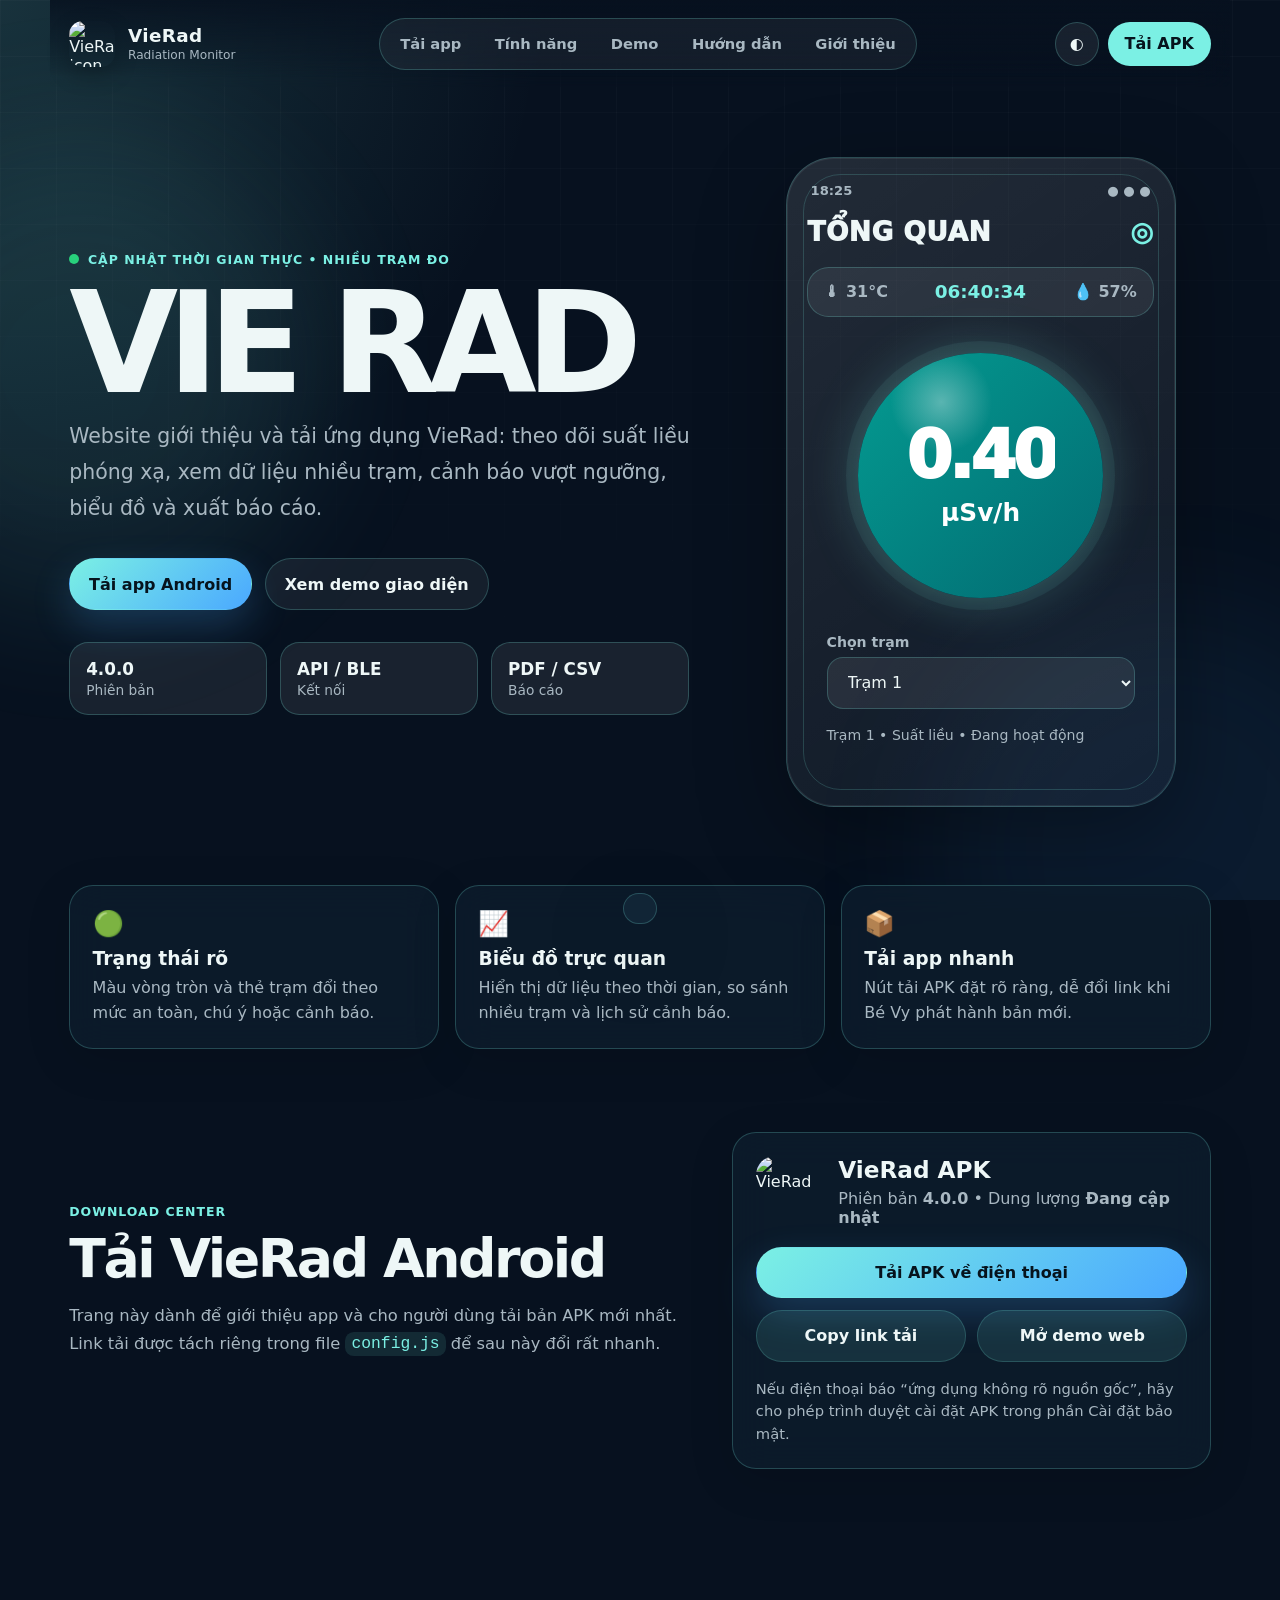
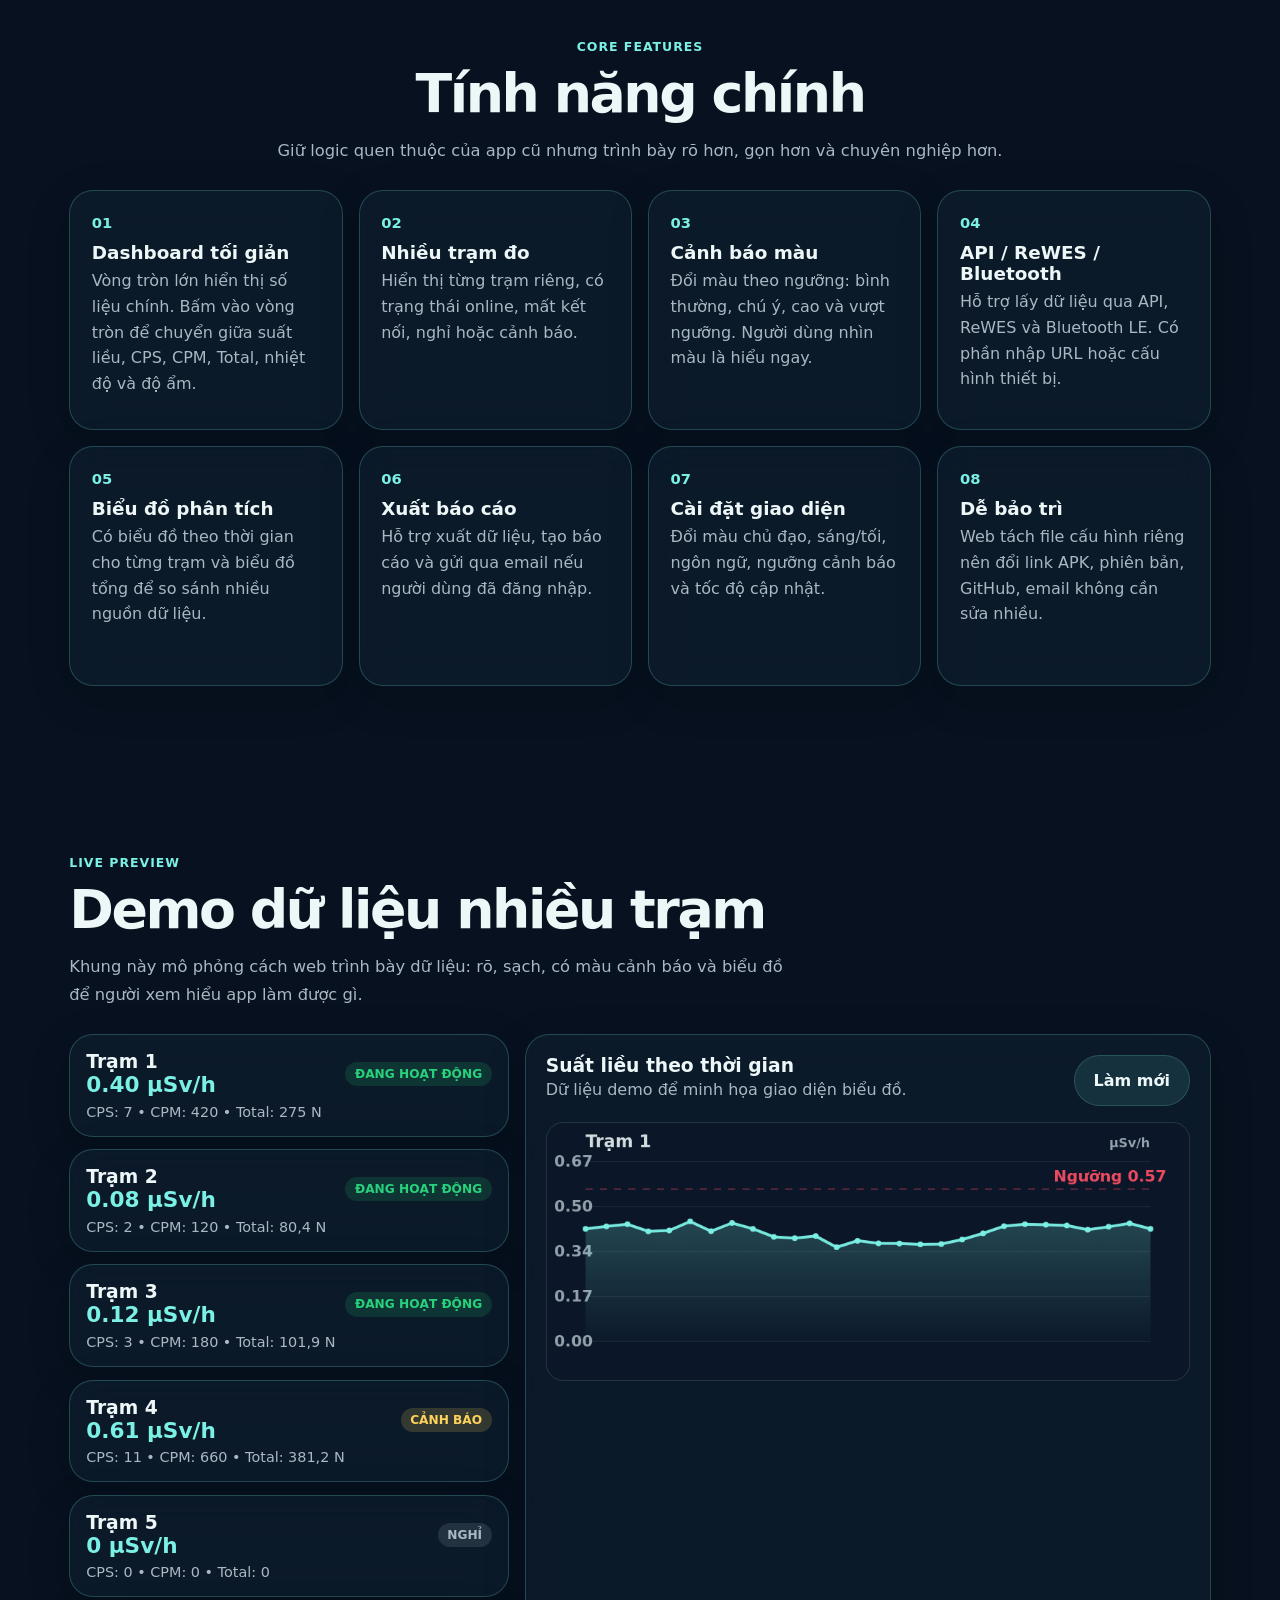
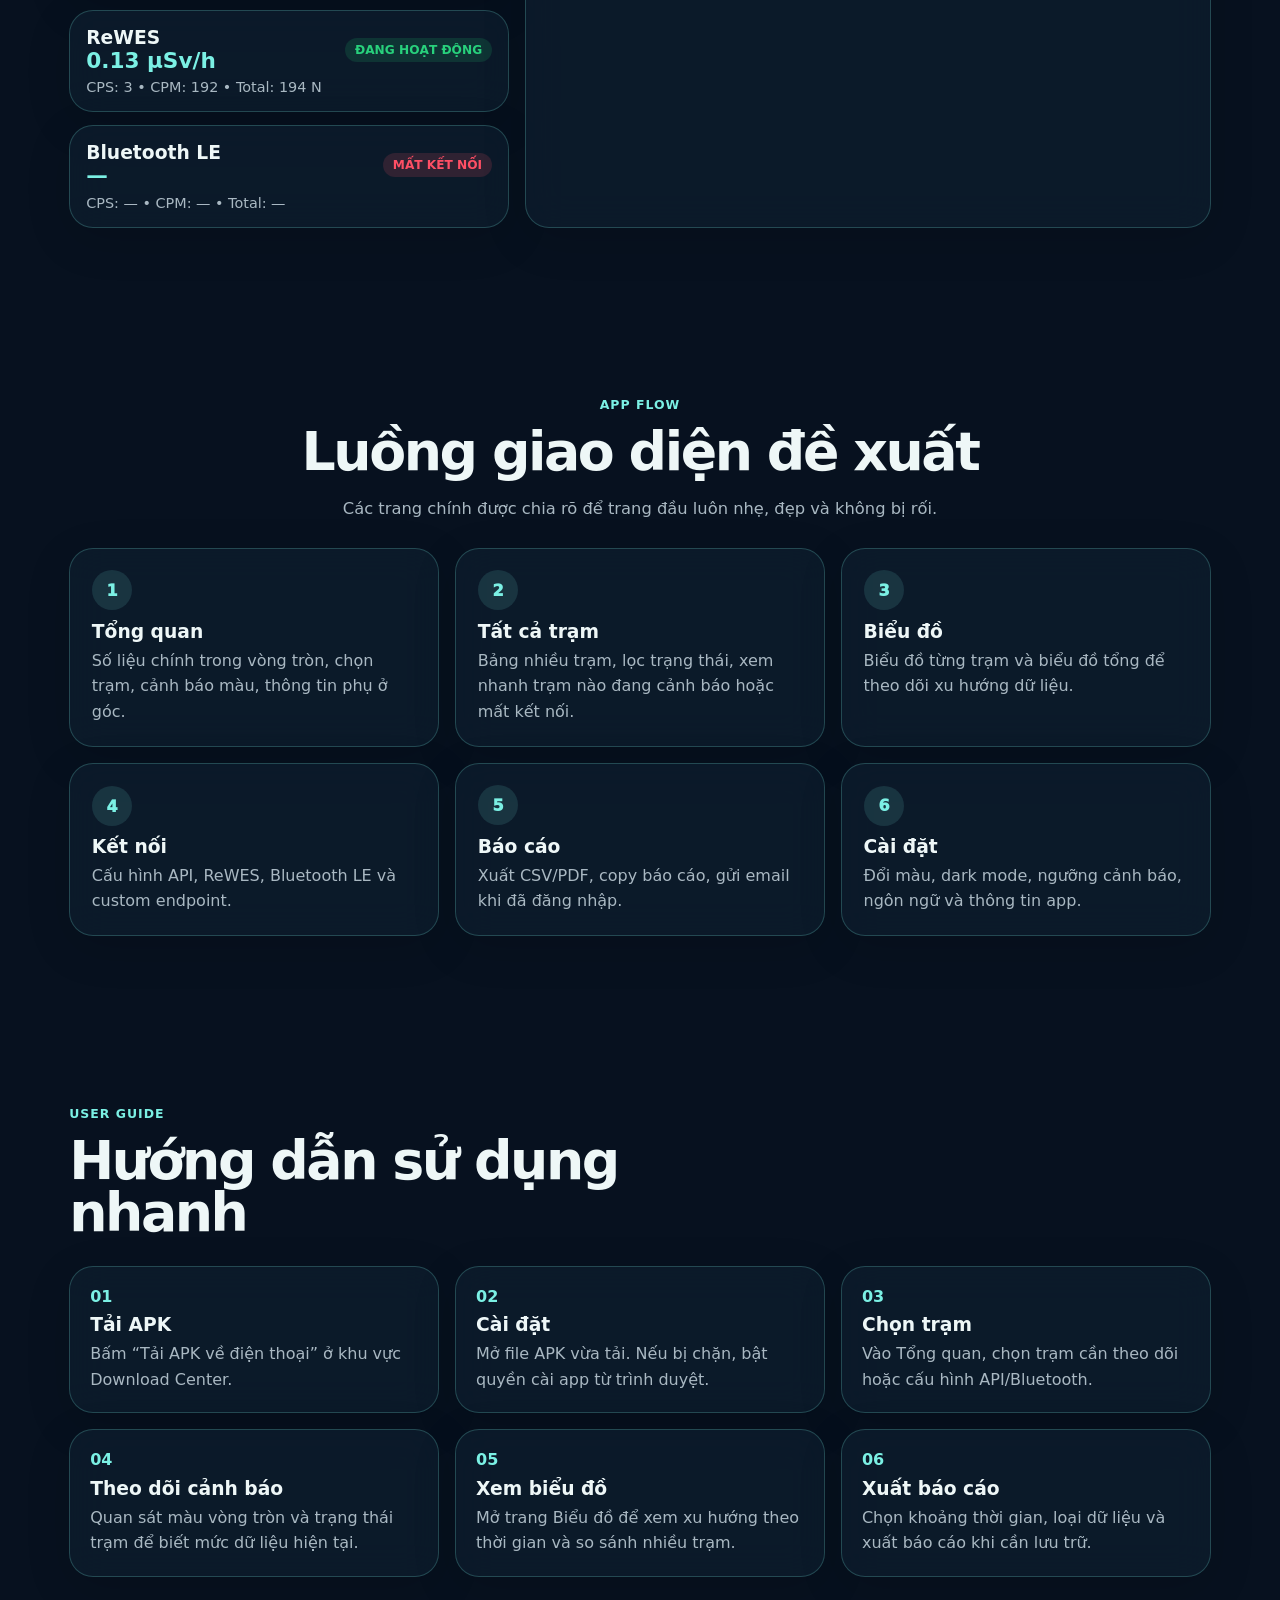
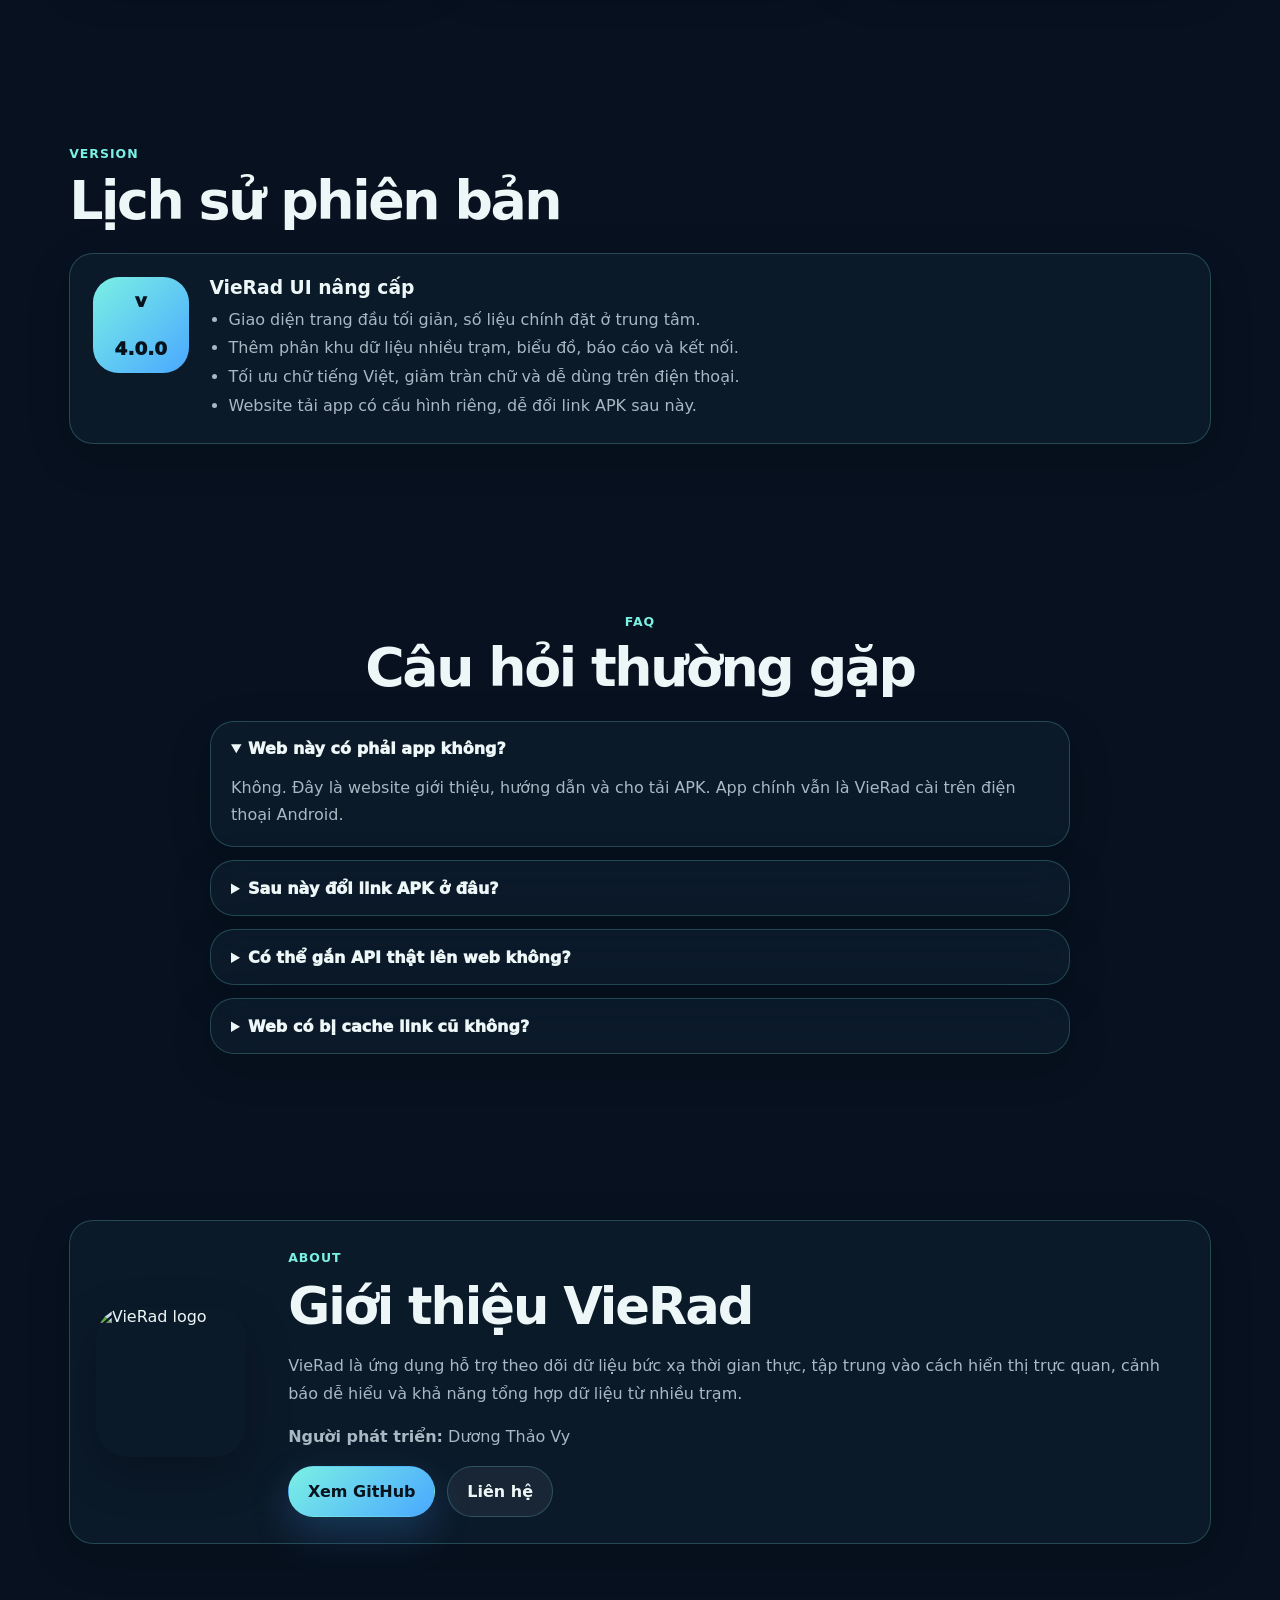
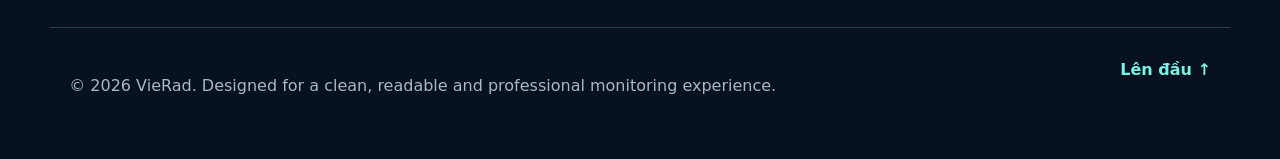
==== index.html @ 7b456fba "Add files via upload" ====
<!DOCTYPE html>
<html lang="vi">
<head>
  <meta charset="UTF-8" />
  <meta http-equiv="X-UA-Compatible" content="IE=edge" />
  <meta name="viewport" content="width=device-width, initial-scale=1.0" />
  <meta name="description" content="VieRad - website giới thiệu, tải APK và hướng dẫn sử dụng ứng dụng theo dõi bức xạ thời gian thực." />
  <meta name="theme-color" content="#07111f" />
  <title>VieRad - Theo dõi bức xạ thời gian thực</title>
  <link rel="icon" type="image/png" href="favicon.png" />
  <link rel="manifest" href="manifest.json" />
  <link rel="preload" href="style.css?v=4.0.0" as="style" />
  <link rel="stylesheet" href="style.css?v=4.0.0" />
</head>
<body>
  <div class="site-bg" aria-hidden="true">
    <span class="orb orb-a"></span>
    <span class="orb orb-b"></span>
    <span class="grid-glow"></span>
  </div>

  <header class="topbar" id="top">
    <a class="brand" href="#top" aria-label="VieRad Home">
      <img src="assets/vierad-icon.png" alt="VieRad icon" />
      <span>
        <strong>VieRad</strong>
        <small>Radiation Monitor</small>
      </span>
    </a>

    <nav class="nav" id="navMenu" aria-label="Điều hướng chính">
      <a href="#download">Tải app</a>
      <a href="#features">Tính năng</a>
      <a href="#demo">Demo</a>
      <a href="#guide">Hướng dẫn</a>
      <a href="#about">Giới thiệu</a>
    </nav>

    <div class="top-actions">
      <button class="icon-btn" id="themeToggle" type="button" aria-label="Đổi giao diện sáng tối">◐</button>
      <button class="icon-btn menu-toggle" id="menuToggle" type="button" aria-label="Mở menu">☰</button>
      <a class="download-mini" href="#download">Tải APK</a>
    </div>
  </header>

  <main>
    <section class="hero section-pad">
      <div class="hero-copy reveal">
        <span class="eyebrow"><span class="pulse-dot"></span> Cập nhật thời gian thực • Nhiều trạm đo</span>
        <h1>VIE RAD</h1>
        <p class="lead">Website giới thiệu và tải ứng dụng VieRad: theo dõi suất liều phóng xạ, xem dữ liệu nhiều trạm, cảnh báo vượt ngưỡng, biểu đồ và xuất báo cáo.</p>
        <div class="hero-actions">
          <a class="btn btn-primary" id="heroDownload" href="#download">Tải app Android</a>
          <a class="btn btn-ghost" href="#demo">Xem demo giao diện</a>
        </div>
        <div class="trust-row" aria-label="Thông tin nhanh">
          <div><strong id="versionText">4.0.0</strong><span>Phiên bản</span></div>
          <div><strong>API / BLE</strong><span>Kết nối</span></div>
          <div><strong>PDF / CSV</strong><span>Báo cáo</span></div>
        </div>
      </div>

      <div class="hero-visual reveal delay-1" aria-label="Mô phỏng giao diện VieRad">
        <div class="phone-shell">
          <div class="phone-status"><span>18:25</span><span>● ● ●</span></div>
          <div class="phone-head">
            <span>TỔNG QUAN</span>
            <span class="globe">◎</span>
          </div>
          <div class="mini-metrics">
            <span>🌡 <b id="heroTemp">31°C</b></span>
            <span id="heroClock">18:25:13</span>
            <span>💧 <b id="heroHumidity">57%</b></span>
          </div>
          <button class="dose-circle" id="doseCircle" type="button" aria-label="Bấm để đổi loại số liệu">
            <span id="circleValue">0.40</span>
            <small id="circleUnit">µSv/h</small>
          </button>
          <div class="station-picker">
            <label for="stationSelect">Chọn trạm</label>
            <select id="stationSelect"></select>
          </div>
          <div class="phone-note" id="phoneNote">Trạm đang hoạt động • Cập nhật 3 giây/lần</div>
        </div>
      </div>
    </section>

    <section class="quick-panel reveal" aria-label="Thông tin trạng thái nhanh">
      <article>
        <span class="panel-icon">🟢</span>
        <h3>Trạng thái rõ</h3>
        <p>Màu vòng tròn và thẻ trạm đổi theo mức an toàn, chú ý hoặc cảnh báo.</p>
      </article>
      <article>
        <span class="panel-icon">📈</span>
        <h3>Biểu đồ trực quan</h3>
        <p>Hiển thị dữ liệu theo thời gian, so sánh nhiều trạm và lịch sử cảnh báo.</p>
      </article>
      <article>
        <span class="panel-icon">📦</span>
        <h3>Tải app nhanh</h3>
        <p>Nút tải APK đặt rõ ràng, dễ đổi link khi Bé Vy phát hành bản mới.</p>
      </article>
    </section>

    <section class="section-pad two-col" id="download">
      <div class="section-title reveal">
        <span class="eyebrow">Download Center</span>
        <h2>Tải VieRad Android</h2>
        <p>Trang này dành để giới thiệu app và cho người dùng tải bản APK mới nhất. Link tải được tách riêng trong file <code>config.js</code> để sau này đổi rất nhanh.</p>
      </div>
      <div class="download-card reveal delay-1">
        <div class="download-app">
          <img src="assets/vierad-icon.png" alt="VieRad" />
          <div>
            <h3>VieRad APK</h3>
            <p>Phiên bản <b id="downloadVersion">4.0.0</b> • Dung lượng <b id="apkSize">Đang cập nhật</b></p>
          </div>
        </div>
        <a class="btn btn-primary btn-wide" id="apkDownload" href="#" download>Tải APK về điện thoại</a>
        <div class="download-tools">
          <button type="button" class="btn btn-soft" id="copyApk">Copy link tải</button>
          <a class="btn btn-soft" id="openDemo" href="#" target="_blank" rel="noopener">Mở demo web</a>
        </div>
        <p class="hint">Nếu điện thoại báo “ứng dụng không rõ nguồn gốc”, hãy cho phép trình duyệt cài đặt APK trong phần Cài đặt bảo mật.</p>
      </div>
    </section>

    <section class="section-pad" id="features">
      <div class="section-title centered reveal">
        <span class="eyebrow">Core Features</span>
        <h2>Tính năng chính</h2>
        <p>Giữ logic quen thuộc của app cũ nhưng trình bày rõ hơn, gọn hơn và chuyên nghiệp hơn.</p>
      </div>
      <div class="feature-grid">
        <article class="feature-card reveal"><b>01</b><h3>Dashboard tối giản</h3><p>Vòng tròn lớn hiển thị số liệu chính. Bấm vào vòng tròn để chuyển giữa suất liều, CPS, CPM, Total, nhiệt độ và độ ẩm.</p></article>
        <article class="feature-card reveal"><b>02</b><h3>Nhiều trạm đo</h3><p>Hiển thị từng trạm riêng, có trạng thái online, mất kết nối, nghỉ hoặc cảnh báo.</p></article>
        <article class="feature-card reveal"><b>03</b><h3>Cảnh báo màu</h3><p>Đổi màu theo ngưỡng: bình thường, chú ý, cao và vượt ngưỡng. Người dùng nhìn màu là hiểu ngay.</p></article>
        <article class="feature-card reveal"><b>04</b><h3>API / ReWES / Bluetooth</h3><p>Hỗ trợ lấy dữ liệu qua API, ReWES và Bluetooth LE. Có phần nhập URL hoặc cấu hình thiết bị.</p></article>
        <article class="feature-card reveal"><b>05</b><h3>Biểu đồ phân tích</h3><p>Có biểu đồ theo thời gian cho từng trạm và biểu đồ tổng để so sánh nhiều nguồn dữ liệu.</p></article>
        <article class="feature-card reveal"><b>06</b><h3>Xuất báo cáo</h3><p>Hỗ trợ xuất dữ liệu, tạo báo cáo và gửi qua email nếu người dùng đã đăng nhập.</p></article>
        <article class="feature-card reveal"><b>07</b><h3>Cài đặt giao diện</h3><p>Đổi màu chủ đạo, sáng/tối, ngôn ngữ, ngưỡng cảnh báo và tốc độ cập nhật.</p></article>
        <article class="feature-card reveal"><b>08</b><h3>Dễ bảo trì</h3><p>Web tách file cấu hình riêng nên đổi link APK, phiên bản, GitHub, email không cần sửa nhiều.</p></article>
      </div>
    </section>

    <section class="section-pad demo-section" id="demo">
      <div class="section-title reveal">
        <span class="eyebrow">Live Preview</span>
        <h2>Demo dữ liệu nhiều trạm</h2>
        <p>Khung này mô phỏng cách web trình bày dữ liệu: rõ, sạch, có màu cảnh báo và biểu đồ để người xem hiểu app làm được gì.</p>
      </div>
      <div class="demo-grid">
        <div class="station-board reveal" id="stationBoard"></div>
        <div class="chart-card reveal delay-1">
          <div class="chart-head">
            <div>
              <h3>Suất liều theo thời gian</h3>
              <p>Dữ liệu demo để minh họa giao diện biểu đồ.</p>
            </div>
            <button class="btn btn-soft" id="randomizeChart" type="button">Làm mới</button>
          </div>
          <canvas id="doseChart" width="900" height="360" aria-label="Biểu đồ suất liều"></canvas>
        </div>
      </div>
    </section>

    <section class="section-pad interface-section">
      <div class="section-title centered reveal">
        <span class="eyebrow">App Flow</span>
        <h2>Luồng giao diện đề xuất</h2>
        <p>Các trang chính được chia rõ để trang đầu luôn nhẹ, đẹp và không bị rối.</p>
      </div>
      <div class="flow-grid">
        <article class="flow-card reveal"><span>1</span><h3>Tổng quan</h3><p>Số liệu chính trong vòng tròn, chọn trạm, cảnh báo màu, thông tin phụ ở góc.</p></article>
        <article class="flow-card reveal"><span>2</span><h3>Tất cả trạm</h3><p>Bảng nhiều trạm, lọc trạng thái, xem nhanh trạm nào đang cảnh báo hoặc mất kết nối.</p></article>
        <article class="flow-card reveal"><span>3</span><h3>Biểu đồ</h3><p>Biểu đồ từng trạm và biểu đồ tổng để theo dõi xu hướng dữ liệu.</p></article>
        <article class="flow-card reveal"><span>4</span><h3>Kết nối</h3><p>Cấu hình API, ReWES, Bluetooth LE và custom endpoint.</p></article>
        <article class="flow-card reveal"><span>5</span><h3>Báo cáo</h3><p>Xuất CSV/PDF, copy báo cáo, gửi email khi đã đăng nhập.</p></article>
        <article class="flow-card reveal"><span>6</span><h3>Cài đặt</h3><p>Đổi màu, dark mode, ngưỡng cảnh báo, ngôn ngữ và thông tin app.</p></article>
      </div>
    </section>

    <section class="section-pad guide" id="guide">
      <div class="section-title reveal">
        <span class="eyebrow">User Guide</span>
        <h2>Hướng dẫn sử dụng nhanh</h2>
      </div>
      <div class="timeline reveal delay-1">
        <div><b>01</b><h3>Tải APK</h3><p>Bấm “Tải APK về điện thoại” ở khu vực Download Center.</p></div>
        <div><b>02</b><h3>Cài đặt</h3><p>Mở file APK vừa tải. Nếu bị chặn, bật quyền cài app từ trình duyệt.</p></div>
        <div><b>03</b><h3>Chọn trạm</h3><p>Vào Tổng quan, chọn trạm cần theo dõi hoặc cấu hình API/Bluetooth.</p></div>
        <div><b>04</b><h3>Theo dõi cảnh báo</h3><p>Quan sát màu vòng tròn và trạng thái trạm để biết mức dữ liệu hiện tại.</p></div>
        <div><b>05</b><h3>Xem biểu đồ</h3><p>Mở trang Biểu đồ để xem xu hướng theo thời gian và so sánh nhiều trạm.</p></div>
        <div><b>06</b><h3>Xuất báo cáo</h3><p>Chọn khoảng thời gian, loại dữ liệu và xuất báo cáo khi cần lưu trữ.</p></div>
      </div>
    </section>

    <section class="section-pad release-section">
      <div class="section-title reveal">
        <span class="eyebrow">Version</span>
        <h2>Lịch sử phiên bản</h2>
      </div>
      <div class="release-card reveal delay-1">
        <div class="release-badge">v<span id="releaseVersion">4.0.0</span></div>
        <div>
          <h3>VieRad UI nâng cấp</h3>
          <ul>
            <li>Giao diện trang đầu tối giản, số liệu chính đặt ở trung tâm.</li>
            <li>Thêm phân khu dữ liệu nhiều trạm, biểu đồ, báo cáo và kết nối.</li>
            <li>Tối ưu chữ tiếng Việt, giảm tràn chữ và dễ dùng trên điện thoại.</li>
            <li>Website tải app có cấu hình riêng, dễ đổi link APK sau này.</li>
          </ul>
        </div>
      </div>
    </section>

    <section class="section-pad faq-section">
      <div class="section-title centered reveal">
        <span class="eyebrow">FAQ</span>
        <h2>Câu hỏi thường gặp</h2>
      </div>
      <div class="faq-list reveal delay-1">
        <details open>
          <summary>Web này có phải app không?</summary>
          <p>Không. Đây là website giới thiệu, hướng dẫn và cho tải APK. App chính vẫn là VieRad cài trên điện thoại Android.</p>
        </details>
        <details>
          <summary>Sau này đổi link APK ở đâu?</summary>
          <p>Mở file <code>config.js</code>, sửa dòng <code>apkUrl</code>, rồi upload lại lên GitHub Pages.</p>
        </details>
        <details>
          <summary>Có thể gắn API thật lên web không?</summary>
          <p>Có. Web hiện có phần demo. Sau này có thể nối API thật để hiển thị số liệu trực tiếp ngay trên website.</p>
        </details>
        <details>
          <summary>Web có bị cache link cũ không?</summary>
          <p>Bản này tách cấu hình và có version query ở CSS/JS để giảm lỗi cache. Khi đổi lớn, nên đổi số version trong link file.</p>
        </details>
      </div>
    </section>

    <section class="section-pad about" id="about">
      <div class="about-card reveal">
        <img src="assets/vierad-icon.png" alt="VieRad logo" />
        <div>
          <span class="eyebrow">About</span>
          <h2>Giới thiệu VieRad</h2>
          <p>VieRad là ứng dụng hỗ trợ theo dõi dữ liệu bức xạ thời gian thực, tập trung vào cách hiển thị trực quan, cảnh báo dễ hiểu và khả năng tổng hợp dữ liệu từ nhiều trạm.</p>
          <p><b>Người phát triển:</b> <span id="developerName">Dương Thảo Vy</span></p>
          <div class="about-actions">
            <a class="btn btn-primary" id="githubLink" href="#" target="_blank" rel="noopener">Xem GitHub</a>
            <a class="btn btn-ghost" id="emailLink" href="#">Liên hệ</a>
          </div>
        </div>
      </div>
    </section>
  </main>

  <footer class="footer">
    <p>© <span id="yearText"></span> VieRad. Designed for a clean, readable and professional monitoring experience.</p>
    <a href="#top">Lên đầu ↑</a>
  </footer>

  <div class="toast" id="toast" role="status" aria-live="polite"></div>

  <script src="config.js?v=4.0.0"></script>
  <script src="script.js?v=4.0.0"></script>
</body>
</html>
---- style.css ----
:root {
  --bg: #07111f;
  --bg-2: #0b1728;
  --surface: rgba(13, 29, 45, 0.82);
  --surface-strong: rgba(18, 38, 56, 0.96);
  --card: rgba(255, 255, 255, 0.075);
  --border: rgba(123, 240, 228, 0.22);
  --text: #eef7f7;
  --muted: #a9b8c2;
  --accent: #7bf0e4;
  --accent-2: #4aa8ff;
  --safe: #28d17c;
  --watch: #ffd35b;
  --danger: #ff4f65;
  --orange: #ff985b;
  --shadow: 0 28px 90px rgba(0, 0, 0, 0.32);
  --radius-xl: 34px;
  --radius-lg: 24px;
  --radius-md: 18px;
  --max: 1180px;
  color-scheme: dark;
}

body.light {
  --bg: #eff7fb;
  --bg-2: #ffffff;
  --surface: rgba(255, 255, 255, 0.9);
  --surface-strong: rgba(255, 255, 255, 0.98);
  --card: rgba(4, 21, 38, 0.06);
  --border: rgba(0, 123, 132, 0.18);
  --text: #10202e;
  --muted: #55636f;
  --shadow: 0 20px 60px rgba(4, 31, 48, 0.14);
  color-scheme: light;
}

* { box-sizing: border-box; }
html { scroll-behavior: smooth; }
body {
  margin: 0;
  font-family: Inter, ui-sans-serif, system-ui, -apple-system, BlinkMacSystemFont, "Segoe UI", Arial, sans-serif;
  color: var(--text);
  background: radial-gradient(circle at top left, rgba(123, 240, 228, 0.15), transparent 34rem), var(--bg);
  overflow-x: hidden;
}
body.nav-open { overflow: hidden; }

a { color: inherit; text-decoration: none; }
button, select { font: inherit; }
code {
  padding: 0.15rem 0.38rem;
  border-radius: 0.55rem;
  background: rgba(123, 240, 228, 0.11);
  color: var(--accent);
}

.site-bg { position: fixed; inset: 0; z-index: -2; overflow: hidden; }
.orb { position: absolute; width: 30rem; height: 30rem; border-radius: 999px; filter: blur(70px); opacity: 0.34; }
.orb-a { left: -10rem; top: 8rem; background: rgba(123, 240, 228, 0.28); }
.orb-b { right: -8rem; top: 38rem; background: rgba(74, 168, 255, 0.22); }
.grid-glow {
  position: absolute; inset: 0;
  background-image: linear-gradient(rgba(255,255,255,0.035) 1px, transparent 1px), linear-gradient(90deg, rgba(255,255,255,0.035) 1px, transparent 1px);
  background-size: 56px 56px;
  mask-image: linear-gradient(to bottom, rgba(0,0,0,.72), transparent 78%);
}

.topbar {
  position: sticky;
  top: 0;
  z-index: 50;
  display: flex;
  align-items: center;
  justify-content: space-between;
  gap: 1.2rem;
  max-width: var(--max);
  margin: 0 auto;
  padding: 1.1rem 1.2rem;
  backdrop-filter: blur(18px);
}
.topbar::before {
  content: "";
  position: fixed;
  left: 0; right: 0; top: 0; height: 4.8rem;
  background: linear-gradient(to bottom, rgba(7, 17, 31, 0.86), rgba(7, 17, 31, 0));
  z-index: -1;
  pointer-events: none;
}
body.light .topbar::before { background: linear-gradient(to bottom, rgba(239,247,251,0.92), rgba(239,247,251,0)); }

.brand { display: flex; align-items: center; gap: .8rem; min-width: 172px; }
.brand img { width: 46px; height: 46px; border-radius: 14px; box-shadow: 0 8px 22px rgba(0,0,0,.22); }
.brand strong { display: block; font-size: 1.15rem; letter-spacing: .02em; }
.brand small { display: block; color: var(--muted); font-size: .76rem; margin-top: .08rem; }
.nav { display: flex; align-items: center; gap: .25rem; padding: .35rem; border: 1px solid var(--border); border-radius: 999px; background: rgba(255,255,255,.055); }
.nav a { padding: .68rem .92rem; color: var(--muted); border-radius: 999px; transition: .2s ease; font-weight: 700; font-size: .92rem; }
.nav a:hover { color: var(--text); background: rgba(123, 240, 228, 0.12); }
.top-actions { display: flex; align-items: center; gap: .55rem; }
.icon-btn, .download-mini {
  border: 1px solid var(--border);
  background: rgba(255,255,255,.07);
  color: var(--text);
  border-radius: 999px;
  min-width: 44px;
  height: 44px;
  display: inline-flex;
  align-items: center;
  justify-content: center;
  cursor: pointer;
  font-weight: 900;
  transition: .2s ease;
}
.icon-btn:hover, .download-mini:hover { transform: translateY(-1px); background: rgba(123, 240, 228, 0.14); }
.download-mini { padding: 0 1rem; color: #06131d; background: var(--accent); border-color: transparent; }
.menu-toggle { display: none; }

.section-pad { max-width: var(--max); margin: 0 auto; padding: 5.2rem 1.2rem; }
.hero { display: grid; grid-template-columns: minmax(0, 1.1fr) minmax(330px, .8fr); align-items: center; gap: 3rem; min-height: calc(100vh - 78px); padding-top: 3.2rem; }
.eyebrow { display: inline-flex; align-items: center; gap: .55rem; color: var(--accent); font-weight: 850; letter-spacing: .08em; text-transform: uppercase; font-size: .78rem; }
.pulse-dot { width: .62rem; height: .62rem; border-radius: 999px; background: var(--safe); box-shadow: 0 0 0 0 rgba(40, 209, 124, .8); animation: pulseDot 1.8s infinite; }
@keyframes pulseDot { 70% { box-shadow: 0 0 0 10px rgba(40, 209, 124, 0); } 100% { box-shadow: 0 0 0 0 rgba(40, 209, 124, 0); } }
.hero h1 { font-size: clamp(4.2rem, 11vw, 9.5rem); line-height: .82; margin: 1.1rem 0; letter-spacing: -0.08em; }
.lead { max-width: 710px; color: var(--muted); font-size: clamp(1.04rem, 2.2vw, 1.28rem); line-height: 1.75; margin: 0 0 2rem; }
.hero-actions { display: flex; gap: .8rem; flex-wrap: wrap; margin-bottom: 2rem; }
.btn {
  border: 1px solid var(--border);
  border-radius: 999px;
  padding: .95rem 1.18rem;
  display: inline-flex;
  align-items: center;
  justify-content: center;
  gap: .55rem;
  font-weight: 900;
  cursor: pointer;
  transition: transform .2s ease, background .2s ease, border-color .2s ease;
  white-space: nowrap;
}
.btn:hover { transform: translateY(-2px); }
.btn-primary { background: linear-gradient(135deg, var(--accent), var(--accent-2)); color: #06131d; border-color: transparent; box-shadow: 0 16px 38px rgba(74, 168, 255, .22); }
.btn-ghost { background: rgba(255,255,255,.06); color: var(--text); }
.btn-soft { background: rgba(123, 240, 228, .11); color: var(--text); border-color: rgba(123,240,228,.18); }
.btn-wide { width: 100%; }
.trust-row { display: grid; grid-template-columns: repeat(3, minmax(0, 1fr)); gap: .8rem; max-width: 620px; }
.trust-row div { padding: 1rem; border: 1px solid var(--border); background: var(--card); border-radius: 1.2rem; }
.trust-row strong { display: block; font-size: 1.05rem; }
.trust-row span { display: block; color: var(--muted); font-size: .86rem; margin-top: .2rem; }

.hero-visual { display: flex; justify-content: center; }
.phone-shell {
  width: min(100%, 390px);
  min-height: 650px;
  border-radius: 3rem;
  padding: 1.3rem;
  border: 1px solid var(--border);
  background: linear-gradient(145deg, rgba(255,255,255,.11), rgba(255,255,255,.035));
  box-shadow: var(--shadow), inset 0 0 0 1px rgba(255,255,255,.07);
  position: relative;
  overflow: hidden;
}
.phone-shell::before { content: ""; position: absolute; inset: 1rem; border-radius: 2.35rem; border: 1px solid rgba(123,240,228,.18); pointer-events: none; }
.phone-status { display: flex; justify-content: space-between; color: var(--muted); font-weight: 800; font-size: .82rem; padding: .25rem .2rem .9rem; }
.phone-head { display: flex; justify-content: space-between; align-items: center; font-weight: 1000; font-size: 1.65rem; letter-spacing: .02em; margin: .2rem 0 1.25rem; }
.globe { color: var(--accent); }
.mini-metrics { display: flex; justify-content: space-between; align-items: center; gap: .55rem; padding: .85rem 1rem; border-radius: 1.35rem; background: rgba(255,255,255,.065); border: 1px solid var(--border); color: var(--muted); font-weight: 900; }
.mini-metrics span:nth-child(2) { color: var(--accent); font-size: 1.15rem; }
.dose-circle {
  width: 245px;
  height: 245px;
  margin: 2.25rem auto;
  border-radius: 999px;
  border: 0;
  display: flex;
  flex-direction: column;
  align-items: center;
  justify-content: center;
  color: white;
  cursor: pointer;
  background: radial-gradient(circle at 34% 20%, rgba(255,255,255,.34), transparent 20%), linear-gradient(135deg, #049b91, #026b72);
  box-shadow: 0 0 0 12px rgba(123, 240, 228, .07), 0 0 52px rgba(123,240,228,.28);
  animation: circleBreath 2.4s ease-in-out infinite;
}
.dose-circle.warning { background: radial-gradient(circle at 34% 20%, rgba(255,255,255,.38), transparent 20%), linear-gradient(135deg, #ffcc4d, #ff914d); color: #2a1600; box-shadow: 0 0 0 12px rgba(255, 211, 91, .08), 0 0 52px rgba(255, 211, 91, .26); }
.dose-circle.danger { background: radial-gradient(circle at 34% 20%, rgba(255,255,255,.38), transparent 20%), linear-gradient(135deg, #ff4f65, #9b0000); box-shadow: 0 0 0 12px rgba(255,79,101,.09), 0 0 60px rgba(255,79,101,.36); }
.dose-circle.offline { background: linear-gradient(135deg, #5e6a72, #2d3840); box-shadow: 0 0 0 12px rgba(160,170,180,.07); }
@keyframes circleBreath { 50% { transform: scale(1.035); } }
.dose-circle span { font-size: 4.1rem; line-height: 1; font-weight: 1000; letter-spacing: -0.05em; max-width: 90%; overflow: hidden; text-overflow: ellipsis; }
.dose-circle small { margin-top: .55rem; font-size: 1.55rem; font-weight: 900; }
.station-picker { display: grid; gap: .45rem; margin: 0 1.2rem; }
.station-picker label { color: var(--muted); font-weight: 850; font-size: .88rem; }
.station-picker select {
  width: 100%;
  padding: .9rem 1rem;
  border-radius: 1rem;
  border: 1px solid var(--border);
  background: rgba(255,255,255,.075);
  color: var(--text);
  outline: none;
}
.station-picker option { background: #07111f; color: white; }
.phone-note { margin: 1rem 1.2rem 0; color: var(--muted); font-size: .88rem; line-height: 1.45; }

.quick-panel { max-width: var(--max); margin: -1.5rem auto 0; padding: 0 1.2rem; display: grid; grid-template-columns: repeat(3, 1fr); gap: 1rem; }
.quick-panel article, .feature-card, .download-card, .chart-card, .release-card, .about-card, .flow-card, .timeline div, .faq-list details, .station-card {
  border: 1px solid var(--border);
  background: var(--surface);
  border-radius: var(--radius-lg);
  box-shadow: 0 12px 45px rgba(0,0,0,.13);
  backdrop-filter: blur(18px);
}
.quick-panel article { padding: 1.4rem; }
.panel-icon { font-size: 1.55rem; }
.quick-panel h3, .feature-card h3, .flow-card h3 { margin: .65rem 0 .35rem; }
.quick-panel p, .feature-card p, .flow-card p { color: var(--muted); line-height: 1.6; margin: 0; }

.section-title { max-width: 730px; margin-bottom: 1.6rem; }
.section-title.centered { text-align: center; margin-left: auto; margin-right: auto; }
.section-title h2 { font-size: clamp(2.15rem, 4.2vw, 4rem); line-height: .98; margin: .8rem 0 .75rem; letter-spacing: -0.045em; }
.section-title p { color: var(--muted); line-height: 1.7; font-size: 1.02rem; }
.two-col { display: grid; grid-template-columns: minmax(0, .95fr) minmax(330px, .72fr); gap: 2rem; align-items: center; }
.download-card { padding: 1.4rem; }
.download-app { display: flex; gap: 1rem; align-items: center; margin-bottom: 1.2rem; }
.download-app img { width: 72px; height: 72px; border-radius: 1.2rem; }
.download-app h3 { margin: 0; font-size: 1.45rem; }
.download-app p { margin: .35rem 0 0; color: var(--muted); }
.download-tools { display: grid; grid-template-columns: 1fr 1fr; gap: .7rem; margin: .75rem 0 1rem; }
.hint { color: var(--muted); font-size: .92rem; line-height: 1.55; margin: 0; }

.feature-grid { display: grid; grid-template-columns: repeat(4, 1fr); gap: 1rem; }
.feature-card { padding: 1.35rem; min-height: 240px; }
.feature-card b { color: var(--accent); font-size: .92rem; }
.feature-card h3 { font-size: 1.15rem; }
.demo-grid { display: grid; grid-template-columns: minmax(290px, .82fr) minmax(0, 1.28fr); gap: 1rem; }
.station-board { display: grid; gap: .8rem; }
.station-card { padding: 1rem; display: grid; grid-template-columns: 1fr auto; gap: .4rem .7rem; align-items: center; }
.station-card h3 { margin: 0; }
.station-card p { grid-column: 1 / -1; margin: 0; color: var(--muted); font-size: .9rem; }
.station-card strong { font-size: 1.35rem; color: var(--accent); }
.status-pill { display: inline-flex; align-items: center; gap: .32rem; border-radius: 999px; padding: .32rem .6rem; font-size: .76rem; font-weight: 900; text-transform: uppercase; }
.status-online { background: rgba(40,209,124,.14); color: var(--safe); }
.status-warning { background: rgba(255,211,91,.17); color: var(--watch); }
.status-offline { background: rgba(255,79,101,.15); color: var(--danger); }
.status-idle { background: rgba(169,184,194,.15); color: var(--muted); }
.chart-card { padding: 1.25rem; min-width: 0; }
.chart-head { display: flex; justify-content: space-between; align-items: flex-start; gap: 1rem; margin-bottom: 1rem; }
.chart-head h3 { margin: 0 0 .25rem; }
.chart-head p { margin: 0; color: var(--muted); }
canvas { width: 100%; height: auto; display: block; border-radius: 1.1rem; background: rgba(255,255,255,.04); border: 1px solid rgba(255,255,255,.08); }

.flow-grid { display: grid; grid-template-columns: repeat(3, 1fr); gap: 1rem; }
.flow-card { padding: 1.35rem; }
.flow-card span { display: inline-grid; place-items: center; width: 2.5rem; height: 2.5rem; border-radius: 999px; background: rgba(123,240,228,.12); color: var(--accent); font-weight: 1000; }
.timeline { display: grid; grid-template-columns: repeat(3, 1fr); gap: 1rem; }
.timeline div { padding: 1.25rem; }
.timeline b { color: var(--accent); }
.timeline h3 { margin: .55rem 0 .35rem; }
.timeline p { color: var(--muted); line-height: 1.6; margin: 0; }
.release-card { padding: 1.4rem; display: grid; grid-template-columns: auto 1fr; gap: 1.3rem; align-items: start; }
.release-badge { width: 6rem; height: 6rem; display: grid; place-items: center; border-radius: 1.6rem; background: linear-gradient(135deg, var(--accent), var(--accent-2)); color: #06131d; font-weight: 1000; font-size: 1.15rem; }
.release-card h3 { margin: 0 0 .5rem; }
.release-card ul { margin: 0; padding-left: 1.2rem; color: var(--muted); line-height: 1.8; }
.faq-list { max-width: 860px; margin: 0 auto; display: grid; gap: .8rem; }
.faq-list details { padding: 1.1rem 1.25rem; }
.faq-list summary { cursor: pointer; font-weight: 950; }
.faq-list p { color: var(--muted); line-height: 1.7; margin-bottom: 0; }
.about-card { display: grid; grid-template-columns: 170px 1fr; gap: 1.4rem; align-items: center; padding: 1.6rem; }
.about-card img { width: 150px; height: 150px; border-radius: 2rem; box-shadow: 0 16px 45px rgba(0,0,0,.25); }
.about-card h2 { margin: .65rem 0; font-size: clamp(2rem, 4vw, 3.4rem); letter-spacing: -.04em; }
.about-card p { color: var(--muted); line-height: 1.7; }
.about-actions { display: flex; flex-wrap: wrap; gap: .75rem; margin-top: 1rem; }
.footer { max-width: var(--max); margin: 0 auto; padding: 2rem 1.2rem 3rem; color: var(--muted); display: flex; justify-content: space-between; gap: 1rem; border-top: 1px solid var(--border); }
.footer a { color: var(--accent); font-weight: 900; }
.toast { position: fixed; left: 50%; bottom: 1.2rem; transform: translate(-50%, 140%); background: var(--surface-strong); color: var(--text); border: 1px solid var(--border); padding: .9rem 1rem; border-radius: 999px; box-shadow: var(--shadow); z-index: 100; transition: .25s ease; font-weight: 800; }
.toast.show { transform: translate(-50%, 0); }
.reveal { opacity: 0; transform: translateY(18px); transition: opacity .7s ease, transform .7s ease; }
.reveal.show { opacity: 1; transform: translateY(0); }
.delay-1 { transition-delay: .12s; }

@media (max-width: 980px) {
  .nav {
    position: fixed;
    inset: 4.8rem 1rem auto 1rem;
    display: none;
    flex-direction: column;
    align-items: stretch;
    border-radius: 1.4rem;
    background: var(--surface-strong);
    padding: .8rem;
    box-shadow: var(--shadow);
  }
  body.nav-open .nav { display: flex; }
  .nav a { padding: .9rem 1rem; }
  .menu-toggle { display: inline-flex; }
  .download-mini { display: none; }
  .hero, .two-col, .demo-grid { grid-template-columns: 1fr; }
  .hero { min-height: auto; padding-top: 2rem; }
  .quick-panel, .feature-grid, .flow-grid, .timeline { grid-template-columns: repeat(2, 1fr); }
}

@media (max-width: 640px) {
  .topbar { padding: .85rem .9rem; }
  .brand { min-width: auto; }
  .brand small { display: none; }
  .section-pad { padding: 3.6rem .9rem; }
  .hero h1 { font-size: clamp(3.8rem, 19vw, 6rem); }
  .lead { font-size: 1rem; }
  .trust-row, .quick-panel, .feature-grid, .flow-grid, .timeline, .download-tools { grid-template-columns: 1fr; }
  .phone-shell { min-height: 610px; border-radius: 2.2rem; }
  .dose-circle { width: 218px; height: 218px; }
  .dose-circle span { font-size: 3.5rem; }
  .dose-circle small { font-size: 1.3rem; }
  .chart-head { flex-direction: column; }
  .release-card, .about-card { grid-template-columns: 1fr; }
  .about-card img { width: 110px; height: 110px; }
  .footer { flex-direction: column; }
}
---- style.css ----
:root {
  --bg: #07111f;
  --bg-2: #0b1728;
  --surface: rgba(13, 29, 45, 0.82);
  --surface-strong: rgba(18, 38, 56, 0.96);
  --card: rgba(255, 255, 255, 0.075);
  --border: rgba(123, 240, 228, 0.22);
  --text: #eef7f7;
  --muted: #a9b8c2;
  --accent: #7bf0e4;
  --accent-2: #4aa8ff;
  --safe: #28d17c;
  --watch: #ffd35b;
  --danger: #ff4f65;
  --orange: #ff985b;
  --shadow: 0 28px 90px rgba(0, 0, 0, 0.32);
  --radius-xl: 34px;
  --radius-lg: 24px;
  --radius-md: 18px;
  --max: 1180px;
  color-scheme: dark;
}

body.light {
  --bg: #eff7fb;
  --bg-2: #ffffff;
  --surface: rgba(255, 255, 255, 0.9);
  --surface-strong: rgba(255, 255, 255, 0.98);
  --card: rgba(4, 21, 38, 0.06);
  --border: rgba(0, 123, 132, 0.18);
  --text: #10202e;
  --muted: #55636f;
  --shadow: 0 20px 60px rgba(4, 31, 48, 0.14);
  color-scheme: light;
}

* { box-sizing: border-box; }
html { scroll-behavior: smooth; }
body {
  margin: 0;
  font-family: Inter, ui-sans-serif, system-ui, -apple-system, BlinkMacSystemFont, "Segoe UI", Arial, sans-serif;
  color: var(--text);
  background: radial-gradient(circle at top left, rgba(123, 240, 228, 0.15), transparent 34rem), var(--bg);
  overflow-x: hidden;
}
body.nav-open { overflow: hidden; }

a { color: inherit; text-decoration: none; }
button, select { font: inherit; }
code {
  padding: 0.15rem 0.38rem;
  border-radius: 0.55rem;
  background: rgba(123, 240, 228, 0.11);
  color: var(--accent);
}

.site-bg { position: fixed; inset: 0; z-index: -2; overflow: hidden; }
.orb { position: absolute; width: 30rem; height: 30rem; border-radius: 999px; filter: blur(70px); opacity: 0.34; }
.orb-a { left: -10rem; top: 8rem; background: rgba(123, 240, 228, 0.28); }
.orb-b { right: -8rem; top: 38rem; background: rgba(74, 168, 255, 0.22); }
.grid-glow {
  position: absolute; inset: 0;
  background-image: linear-gradient(rgba(255,255,255,0.035) 1px, transparent 1px), linear-gradient(90deg, rgba(255,255,255,0.035) 1px, transparent 1px);
  background-size: 56px 56px;
  mask-image: linear-gradient(to bottom, rgba(0,0,0,.72), transparent 78%);
}

.topbar {
  position: sticky;
  top: 0;
  z-index: 50;
  display: flex;
  align-items: center;
  justify-content: space-between;
  gap: 1.2rem;
  max-width: var(--max);
  margin: 0 auto;
  padding: 1.1rem 1.2rem;
  backdrop-filter: blur(18px);
}
.topbar::before {
  content: "";
  position: fixed;
  left: 0; right: 0; top: 0; height: 4.8rem;
  background: linear-gradient(to bottom, rgba(7, 17, 31, 0.86), rgba(7, 17, 31, 0));
  z-index: -1;
  pointer-events: none;
}
body.light .topbar::before { background: linear-gradient(to bottom, rgba(239,247,251,0.92), rgba(239,247,251,0)); }

.brand { display: flex; align-items: center; gap: .8rem; min-width: 172px; }
.brand img { width: 46px; height: 46px; border-radius: 14px; box-shadow: 0 8px 22px rgba(0,0,0,.22); }
.brand strong { display: block; font-size: 1.15rem; letter-spacing: .02em; }
.brand small { display: block; color: var(--muted); font-size: .76rem; margin-top: .08rem; }
.nav { display: flex; align-items: center; gap: .25rem; padding: .35rem; border: 1px solid var(--border); border-radius: 999px; background: rgba(255,255,255,.055); }
.nav a { padding: .68rem .92rem; color: var(--muted); border-radius: 999px; transition: .2s ease; font-weight: 700; font-size: .92rem; }
.nav a:hover { color: var(--text); background: rgba(123, 240, 228, 0.12); }
.top-actions { display: flex; align-items: center; gap: .55rem; }
.icon-btn, .download-mini {
  border: 1px solid var(--border);
  background: rgba(255,255,255,.07);
  color: var(--text);
  border-radius: 999px;
  min-width: 44px;
  height: 44px;
  display: inline-flex;
  align-items: center;
  justify-content: center;
  cursor: pointer;
  font-weight: 900;
  transition: .2s ease;
}
.icon-btn:hover, .download-mini:hover { transform: translateY(-1px); background: rgba(123, 240, 228, 0.14); }
.download-mini { padding: 0 1rem; color: #06131d; background: var(--accent); border-color: transparent; }
.menu-toggle { display: none; }

.section-pad { max-width: var(--max); margin: 0 auto; padding: 5.2rem 1.2rem; }
.hero { display: grid; grid-template-columns: minmax(0, 1.1fr) minmax(330px, .8fr); align-items: center; gap: 3rem; min-height: calc(100vh - 78px); padding-top: 3.2rem; }
.eyebrow { display: inline-flex; align-items: center; gap: .55rem; color: var(--accent); font-weight: 850; letter-spacing: .08em; text-transform: uppercase; font-size: .78rem; }
.pulse-dot { width: .62rem; height: .62rem; border-radius: 999px; background: var(--safe); box-shadow: 0 0 0 0 rgba(40, 209, 124, .8); animation: pulseDot 1.8s infinite; }
@keyframes pulseDot { 70% { box-shadow: 0 0 0 10px rgba(40, 209, 124, 0); } 100% { box-shadow: 0 0 0 0 rgba(40, 209, 124, 0); } }
.hero h1 { font-size: clamp(4.2rem, 11vw, 9.5rem); line-height: .82; margin: 1.1rem 0; letter-spacing: -0.08em; }
.lead { max-width: 710px; color: var(--muted); font-size: clamp(1.04rem, 2.2vw, 1.28rem); line-height: 1.75; margin: 0 0 2rem; }
.hero-actions { display: flex; gap: .8rem; flex-wrap: wrap; margin-bottom: 2rem; }
.btn {
  border: 1px solid var(--border);
  border-radius: 999px;
  padding: .95rem 1.18rem;
  display: inline-flex;
  align-items: center;
  justify-content: center;
  gap: .55rem;
  font-weight: 900;
  cursor: pointer;
  transition: transform .2s ease, background .2s ease, border-color .2s ease;
  white-space: nowrap;
}
.btn:hover { transform: translateY(-2px); }
.btn-primary { background: linear-gradient(135deg, var(--accent), var(--accent-2)); color: #06131d; border-color: transparent; box-shadow: 0 16px 38px rgba(74, 168, 255, .22); }
.btn-ghost { background: rgba(255,255,255,.06); color: var(--text); }
.btn-soft { background: rgba(123, 240, 228, .11); color: var(--text); border-color: rgba(123,240,228,.18); }
.btn-wide { width: 100%; }
.trust-row { display: grid; grid-template-columns: repeat(3, minmax(0, 1fr)); gap: .8rem; max-width: 620px; }
.trust-row div { padding: 1rem; border: 1px solid var(--border); background: var(--card); border-radius: 1.2rem; }
.trust-row strong { display: block; font-size: 1.05rem; }
.trust-row span { display: block; color: var(--muted); font-size: .86rem; margin-top: .2rem; }

.hero-visual { display: flex; justify-content: center; }
.phone-shell {
  width: min(100%, 390px);
  min-height: 650px;
  border-radius: 3rem;
  padding: 1.3rem;
  border: 1px solid var(--border);
  background: linear-gradient(145deg, rgba(255,255,255,.11), rgba(255,255,255,.035));
  box-shadow: var(--shadow), inset 0 0 0 1px rgba(255,255,255,.07);
  position: relative;
  overflow: hidden;
}
.phone-shell::before { content: ""; position: absolute; inset: 1rem; border-radius: 2.35rem; border: 1px solid rgba(123,240,228,.18); pointer-events: none; }
.phone-status { display: flex; justify-content: space-between; color: var(--muted); font-weight: 800; font-size: .82rem; padding: .25rem .2rem .9rem; }
.phone-head { display: flex; justify-content: space-between; align-items: center; font-weight: 1000; font-size: 1.65rem; letter-spacing: .02em; margin: .2rem 0 1.25rem; }
.globe { color: var(--accent); }
.mini-metrics { display: flex; justify-content: space-between; align-items: center; gap: .55rem; padding: .85rem 1rem; border-radius: 1.35rem; background: rgba(255,255,255,.065); border: 1px solid var(--border); color: var(--muted); font-weight: 900; }
.mini-metrics span:nth-child(2) { color: var(--accent); font-size: 1.15rem; }
.dose-circle {
  width: 245px;
  height: 245px;
  margin: 2.25rem auto;
  border-radius: 999px;
  border: 0;
  display: flex;
  flex-direction: column;
  align-items: center;
  justify-content: center;
  color: white;
  cursor: pointer;
  background: radial-gradient(circle at 34% 20%, rgba(255,255,255,.34), transparent 20%), linear-gradient(135deg, #049b91, #026b72);
  box-shadow: 0 0 0 12px rgba(123, 240, 228, .07), 0 0 52px rgba(123,240,228,.28);
  animation: circleBreath 2.4s ease-in-out infinite;
}
.dose-circle.warning { background: radial-gradient(circle at 34% 20%, rgba(255,255,255,.38), transparent 20%), linear-gradient(135deg, #ffcc4d, #ff914d); color: #2a1600; box-shadow: 0 0 0 12px rgba(255, 211, 91, .08), 0 0 52px rgba(255, 211, 91, .26); }
.dose-circle.danger { background: radial-gradient(circle at 34% 20%, rgba(255,255,255,.38), transparent 20%), linear-gradient(135deg, #ff4f65, #9b0000); box-shadow: 0 0 0 12px rgba(255,79,101,.09), 0 0 60px rgba(255,79,101,.36); }
.dose-circle.offline { background: linear-gradient(135deg, #5e6a72, #2d3840); box-shadow: 0 0 0 12px rgba(160,170,180,.07); }
@keyframes circleBreath { 50% { transform: scale(1.035); } }
.dose-circle span { font-size: 4.1rem; line-height: 1; font-weight: 1000; letter-spacing: -0.05em; max-width: 90%; overflow: hidden; text-overflow: ellipsis; }
.dose-circle small { margin-top: .55rem; font-size: 1.55rem; font-weight: 900; }
.station-picker { display: grid; gap: .45rem; margin: 0 1.2rem; }
.station-picker label { color: var(--muted); font-weight: 850; font-size: .88rem; }
.station-picker select {
  width: 100%;
  padding: .9rem 1rem;
  border-radius: 1rem;
  border: 1px solid var(--border);
  background: rgba(255,255,255,.075);
  color: var(--text);
  outline: none;
}
.station-picker option { background: #07111f; color: white; }
.phone-note { margin: 1rem 1.2rem 0; color: var(--muted); font-size: .88rem; line-height: 1.45; }

.quick-panel { max-width: var(--max); margin: -1.5rem auto 0; padding: 0 1.2rem; display: grid; grid-template-columns: repeat(3, 1fr); gap: 1rem; }
.quick-panel article, .feature-card, .download-card, .chart-card, .release-card, .about-card, .flow-card, .timeline div, .faq-list details, .station-card {
  border: 1px solid var(--border);
  background: var(--surface);
  border-radius: var(--radius-lg);
  box-shadow: 0 12px 45px rgba(0,0,0,.13);
  backdrop-filter: blur(18px);
}
.quick-panel article { padding: 1.4rem; }
.panel-icon { font-size: 1.55rem; }
.quick-panel h3, .feature-card h3, .flow-card h3 { margin: .65rem 0 .35rem; }
.quick-panel p, .feature-card p, .flow-card p { color: var(--muted); line-height: 1.6; margin: 0; }

.section-title { max-width: 730px; margin-bottom: 1.6rem; }
.section-title.centered { text-align: center; margin-left: auto; margin-right: auto; }
.section-title h2 { font-size: clamp(2.15rem, 4.2vw, 4rem); line-height: .98; margin: .8rem 0 .75rem; letter-spacing: -0.045em; }
.section-title p { color: var(--muted); line-height: 1.7; font-size: 1.02rem; }
.two-col { display: grid; grid-template-columns: minmax(0, .95fr) minmax(330px, .72fr); gap: 2rem; align-items: center; }
.download-card { padding: 1.4rem; }
.download-app { display: flex; gap: 1rem; align-items: center; margin-bottom: 1.2rem; }
.download-app img { width: 72px; height: 72px; border-radius: 1.2rem; }
.download-app h3 { margin: 0; font-size: 1.45rem; }
.download-app p { margin: .35rem 0 0; color: var(--muted); }
.download-tools { display: grid; grid-template-columns: 1fr 1fr; gap: .7rem; margin: .75rem 0 1rem; }
.hint { color: var(--muted); font-size: .92rem; line-height: 1.55; margin: 0; }

.feature-grid { display: grid; grid-template-columns: repeat(4, 1fr); gap: 1rem; }
.feature-card { padding: 1.35rem; min-height: 240px; }
.feature-card b { color: var(--accent); font-size: .92rem; }
.feature-card h3 { font-size: 1.15rem; }
.demo-grid { display: grid; grid-template-columns: minmax(290px, .82fr) minmax(0, 1.28fr); gap: 1rem; }
.station-board { display: grid; gap: .8rem; }
.station-card { padding: 1rem; display: grid; grid-template-columns: 1fr auto; gap: .4rem .7rem; align-items: center; }
.station-card h3 { margin: 0; }
.station-card p { grid-column: 1 / -1; margin: 0; color: var(--muted); font-size: .9rem; }
.station-card strong { font-size: 1.35rem; color: var(--accent); }
.status-pill { display: inline-flex; align-items: center; gap: .32rem; border-radius: 999px; padding: .32rem .6rem; font-size: .76rem; font-weight: 900; text-transform: uppercase; }
.status-online { background: rgba(40,209,124,.14); color: var(--safe); }
.status-warning { background: rgba(255,211,91,.17); color: var(--watch); }
.status-offline { background: rgba(255,79,101,.15); color: var(--danger); }
.status-idle { background: rgba(169,184,194,.15); color: var(--muted); }
.chart-card { padding: 1.25rem; min-width: 0; }
.chart-head { display: flex; justify-content: space-between; align-items: flex-start; gap: 1rem; margin-bottom: 1rem; }
.chart-head h3 { margin: 0 0 .25rem; }
.chart-head p { margin: 0; color: var(--muted); }
canvas { width: 100%; height: auto; display: block; border-radius: 1.1rem; background: rgba(255,255,255,.04); border: 1px solid rgba(255,255,255,.08); }

.flow-grid { display: grid; grid-template-columns: repeat(3, 1fr); gap: 1rem; }
.flow-card { padding: 1.35rem; }
.flow-card span { display: inline-grid; place-items: center; width: 2.5rem; height: 2.5rem; border-radius: 999px; background: rgba(123,240,228,.12); color: var(--accent); font-weight: 1000; }
.timeline { display: grid; grid-template-columns: repeat(3, 1fr); gap: 1rem; }
.timeline div { padding: 1.25rem; }
.timeline b { color: var(--accent); }
.timeline h3 { margin: .55rem 0 .35rem; }
.timeline p { color: var(--muted); line-height: 1.6; margin: 0; }
.release-card { padding: 1.4rem; display: grid; grid-template-columns: auto 1fr; gap: 1.3rem; align-items: start; }
.release-badge { width: 6rem; height: 6rem; display: grid; place-items: center; border-radius: 1.6rem; background: linear-gradient(135deg, var(--accent), var(--accent-2)); color: #06131d; font-weight: 1000; font-size: 1.15rem; }
.release-card h3 { margin: 0 0 .5rem; }
.release-card ul { margin: 0; padding-left: 1.2rem; color: var(--muted); line-height: 1.8; }
.faq-list { max-width: 860px; margin: 0 auto; display: grid; gap: .8rem; }
.faq-list details { padding: 1.1rem 1.25rem; }
.faq-list summary { cursor: pointer; font-weight: 950; }
.faq-list p { color: var(--muted); line-height: 1.7; margin-bottom: 0; }
.about-card { display: grid; grid-template-columns: 170px 1fr; gap: 1.4rem; align-items: center; padding: 1.6rem; }
.about-card img { width: 150px; height: 150px; border-radius: 2rem; box-shadow: 0 16px 45px rgba(0,0,0,.25); }
.about-card h2 { margin: .65rem 0; font-size: clamp(2rem, 4vw, 3.4rem); letter-spacing: -.04em; }
.about-card p { color: var(--muted); line-height: 1.7; }
.about-actions { display: flex; flex-wrap: wrap; gap: .75rem; margin-top: 1rem; }
.footer { max-width: var(--max); margin: 0 auto; padding: 2rem 1.2rem 3rem; color: var(--muted); display: flex; justify-content: space-between; gap: 1rem; border-top: 1px solid var(--border); }
.footer a { color: var(--accent); font-weight: 900; }
.toast { position: fixed; left: 50%; bottom: 1.2rem; transform: translate(-50%, 140%); background: var(--surface-strong); color: var(--text); border: 1px solid var(--border); padding: .9rem 1rem; border-radius: 999px; box-shadow: var(--shadow); z-index: 100; transition: .25s ease; font-weight: 800; }
.toast.show { transform: translate(-50%, 0); }
.reveal { opacity: 0; transform: translateY(18px); transition: opacity .7s ease, transform .7s ease; }
.reveal.show { opacity: 1; transform: translateY(0); }
.delay-1 { transition-delay: .12s; }

@media (max-width: 980px) {
  .nav {
    position: fixed;
    inset: 4.8rem 1rem auto 1rem;
    display: none;
    flex-direction: column;
    align-items: stretch;
    border-radius: 1.4rem;
    background: var(--surface-strong);
    padding: .8rem;
    box-shadow: var(--shadow);
  }
  body.nav-open .nav { display: flex; }
  .nav a { padding: .9rem 1rem; }
  .menu-toggle { display: inline-flex; }
  .download-mini { display: none; }
  .hero, .two-col, .demo-grid { grid-template-columns: 1fr; }
  .hero { min-height: auto; padding-top: 2rem; }
  .quick-panel, .feature-grid, .flow-grid, .timeline { grid-template-columns: repeat(2, 1fr); }
}

@media (max-width: 640px) {
  .topbar { padding: .85rem .9rem; }
  .brand { min-width: auto; }
  .brand small { display: none; }
  .section-pad { padding: 3.6rem .9rem; }
  .hero h1 { font-size: clamp(3.8rem, 19vw, 6rem); }
  .lead { font-size: 1rem; }
  .trust-row, .quick-panel, .feature-grid, .flow-grid, .timeline, .download-tools { grid-template-columns: 1fr; }
  .phone-shell { min-height: 610px; border-radius: 2.2rem; }
  .dose-circle { width: 218px; height: 218px; }
  .dose-circle span { font-size: 3.5rem; }
  .dose-circle small { font-size: 1.3rem; }
  .chart-head { flex-direction: column; }
  .release-card, .about-card { grid-template-columns: 1fr; }
  .about-card img { width: 110px; height: 110px; }
  .footer { flex-direction: column; }
}
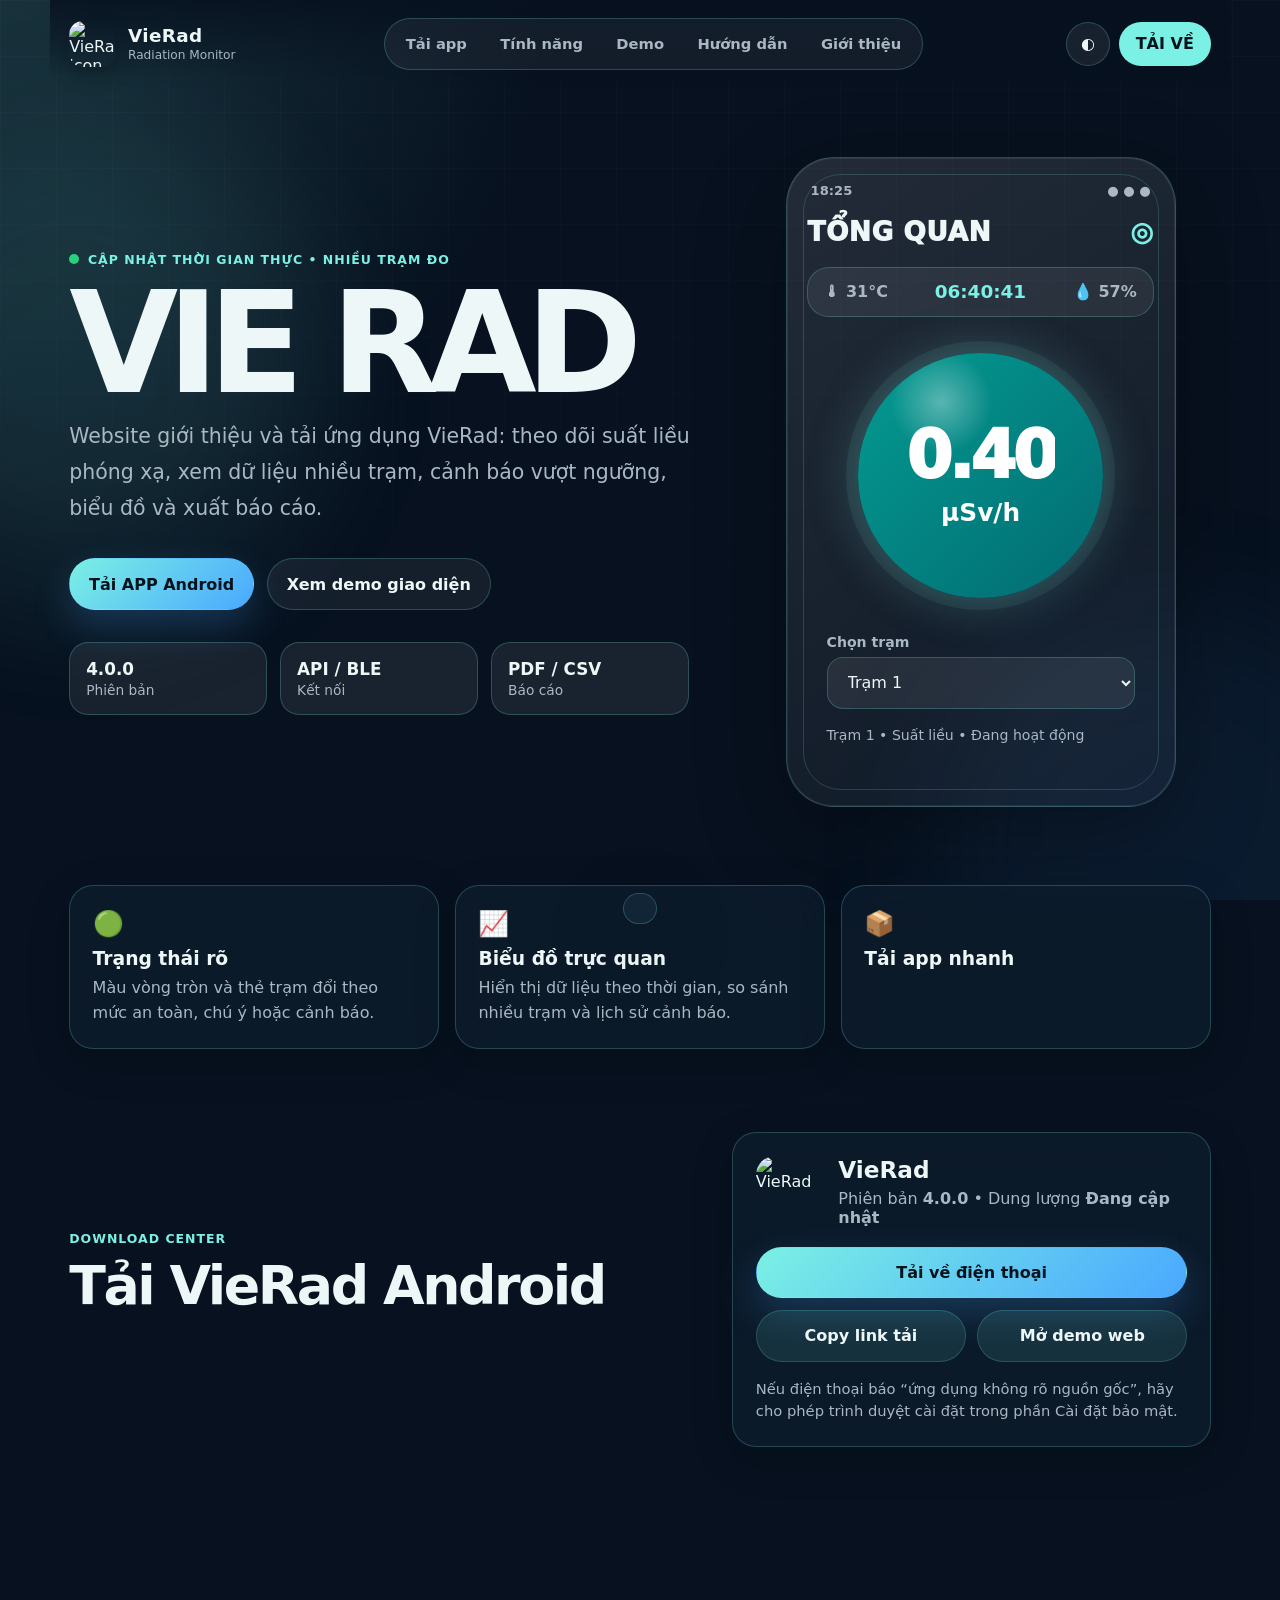
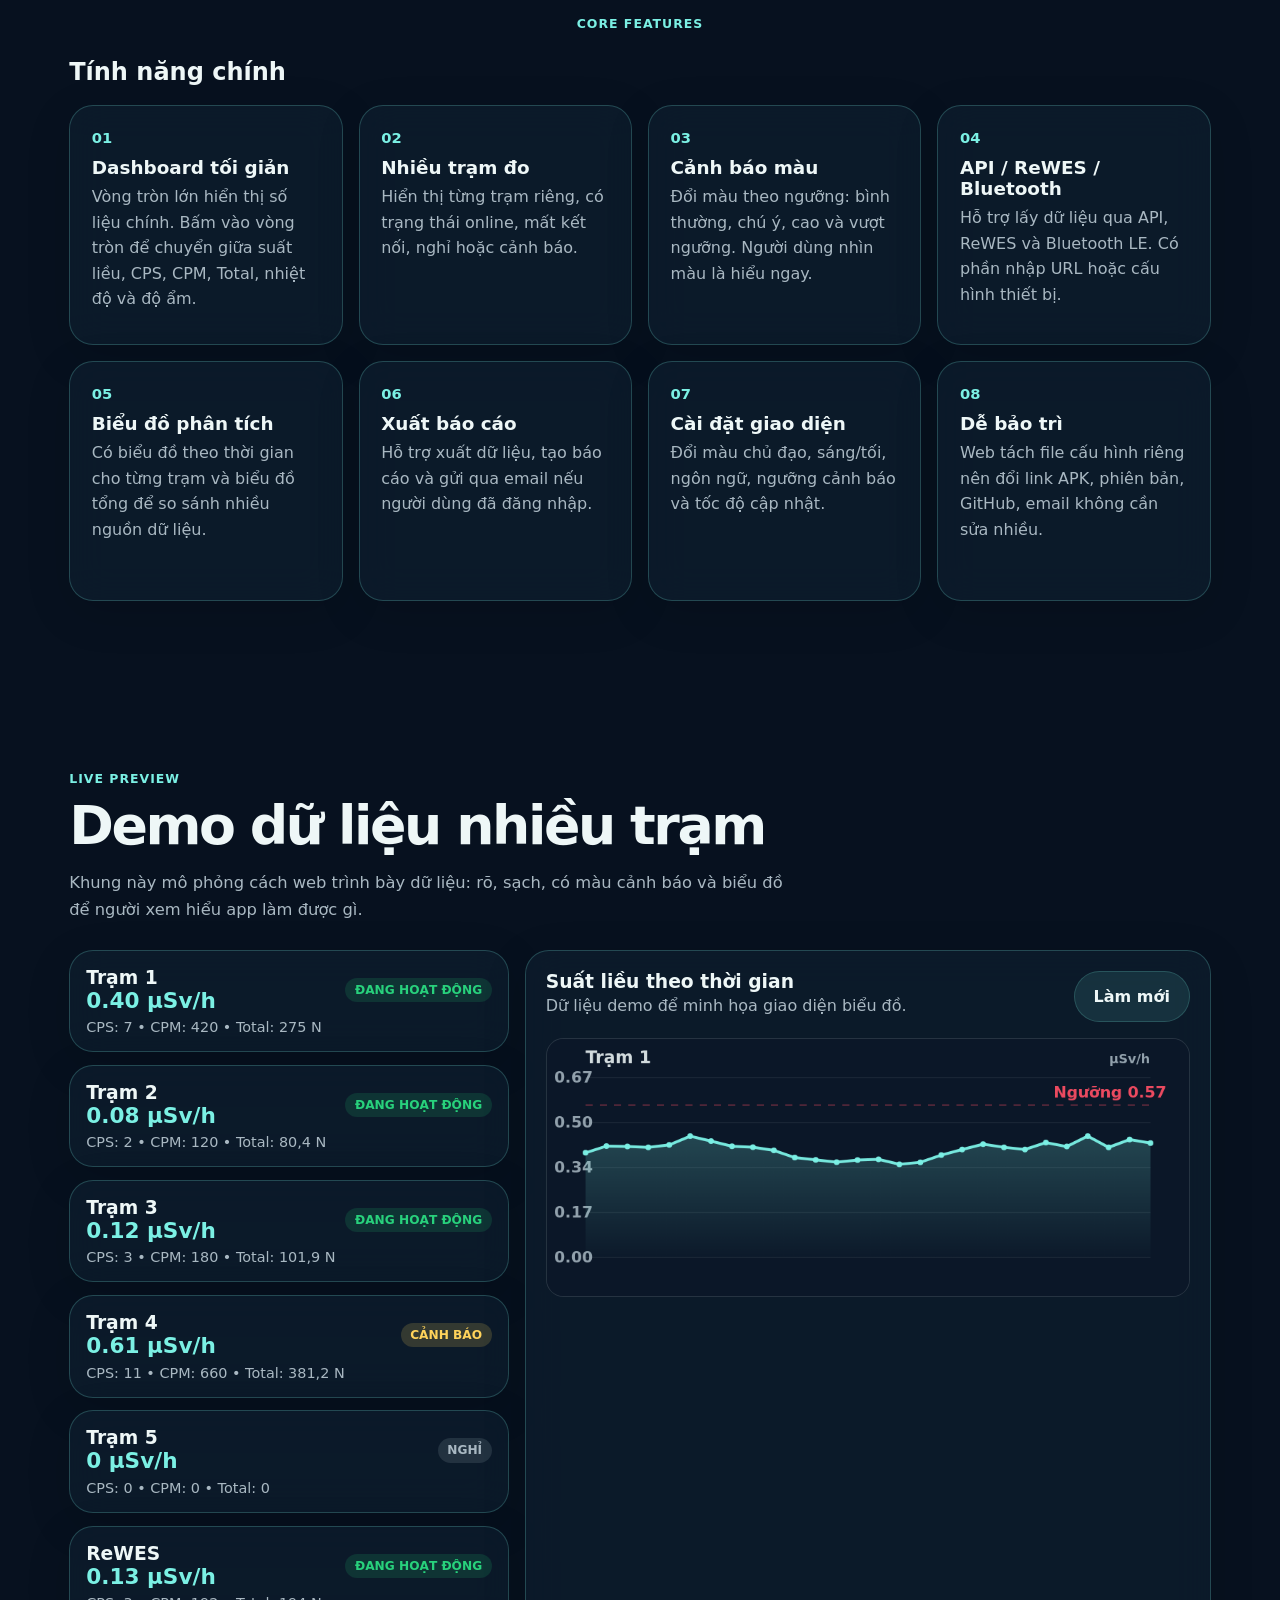
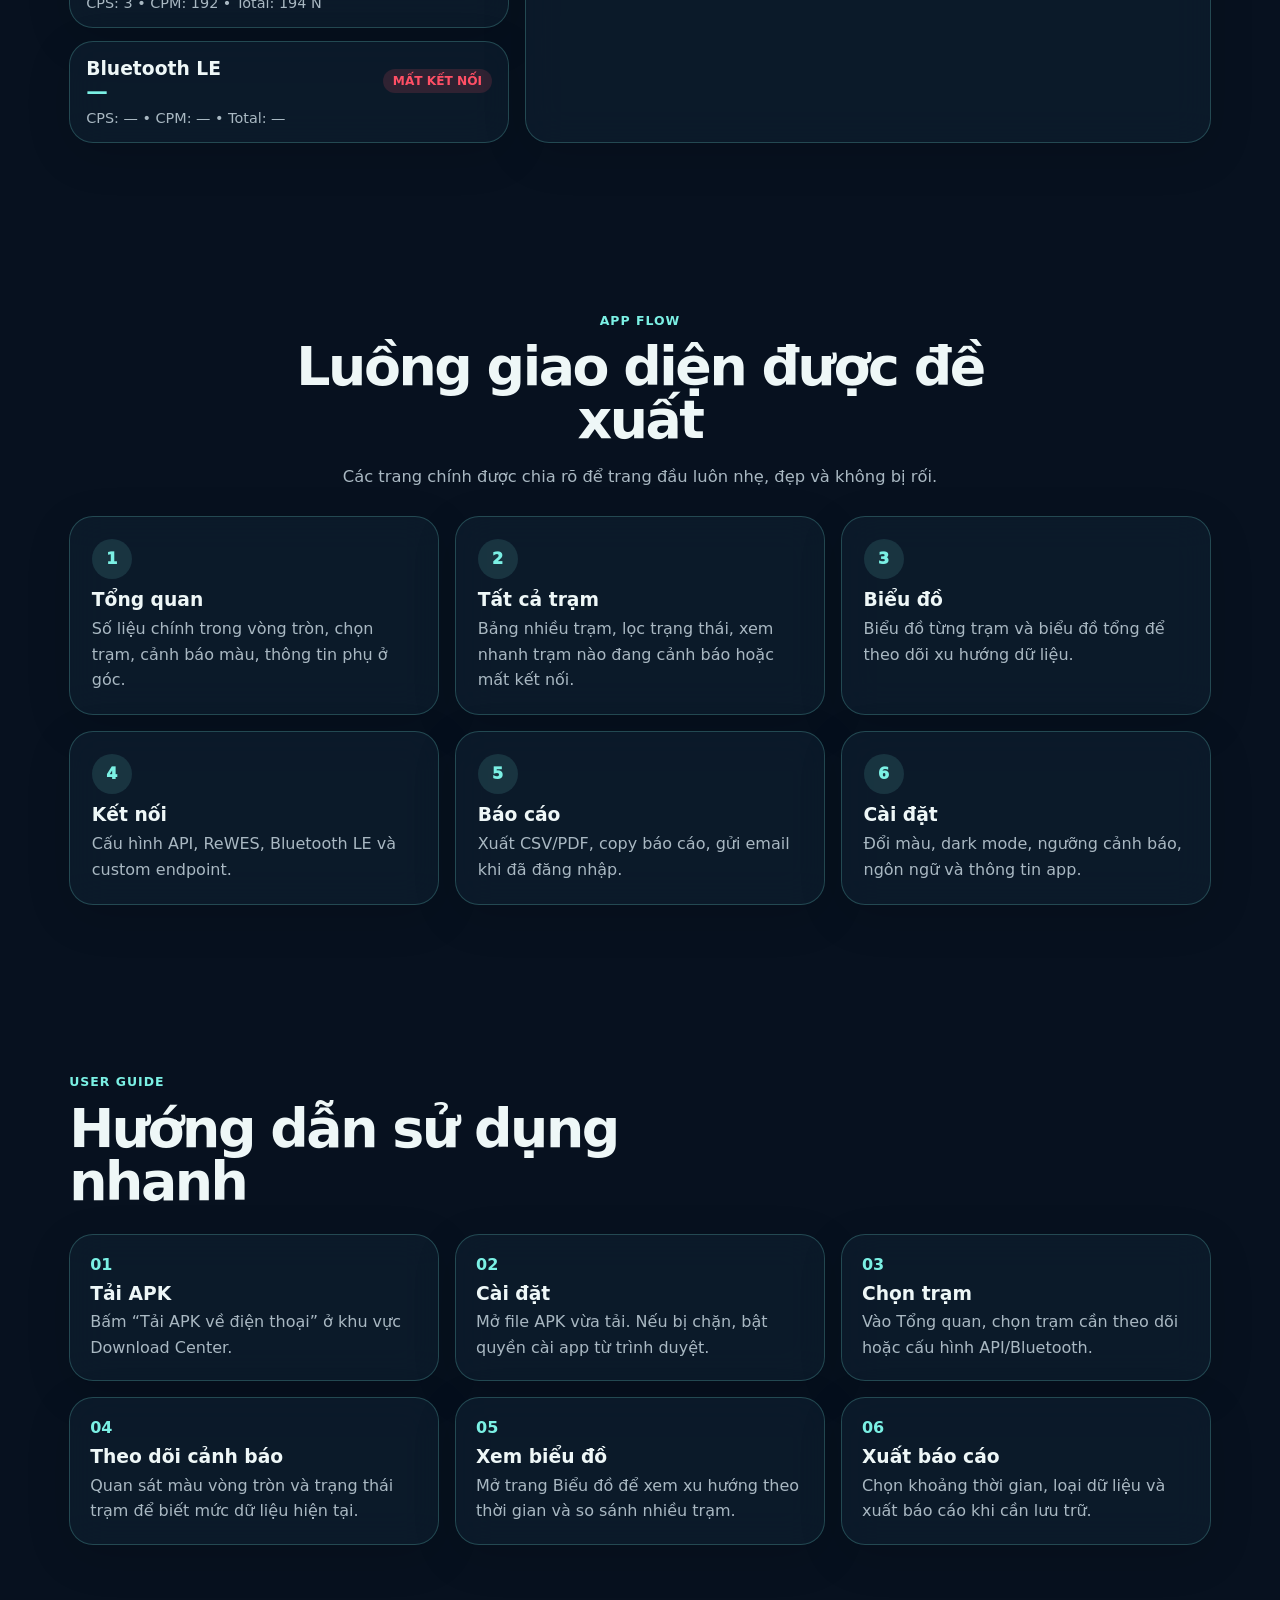
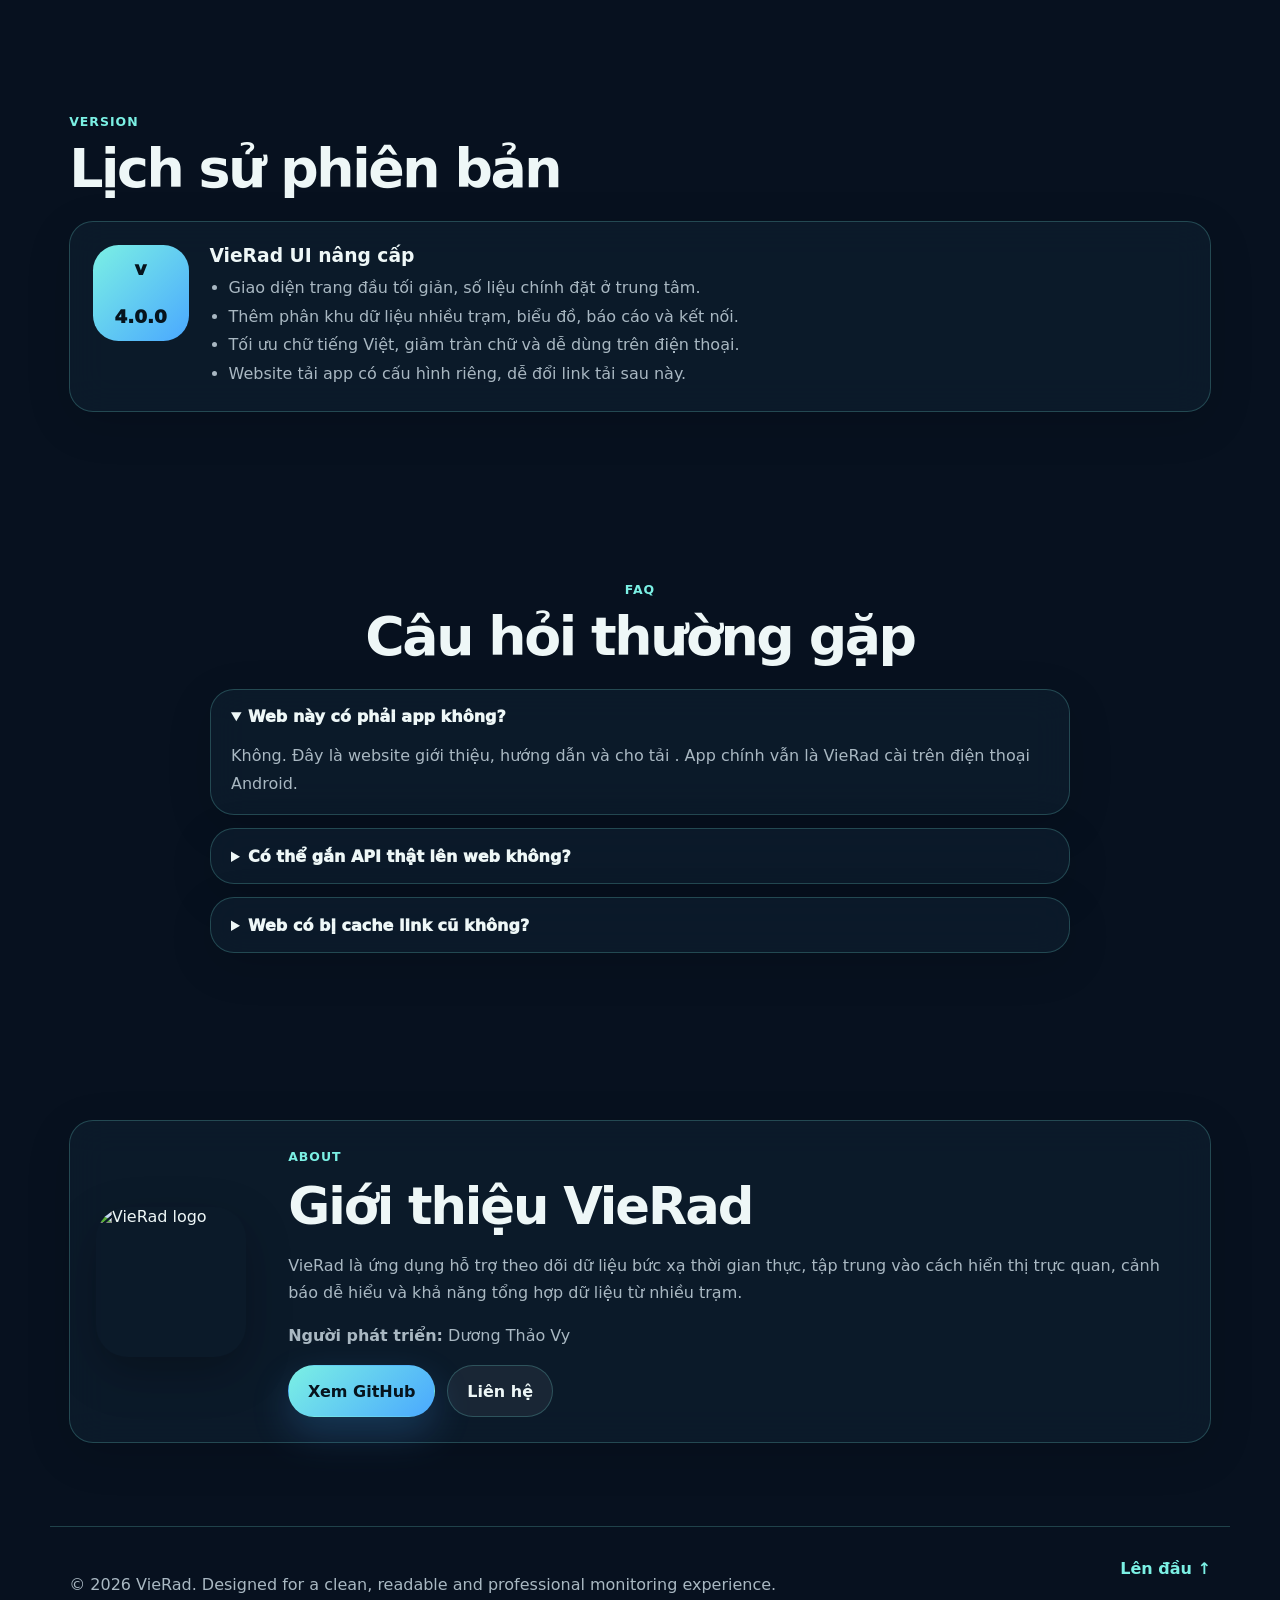
==== commit c6db12b2: "Update index.html" ====
--- a/index.html
+++ b/index.html
@@ -39,7 +39,7 @@
     <div class="top-actions">
       <button class="icon-btn" id="themeToggle" type="button" aria-label="Đổi giao diện sáng tối">◐</button>
       <button class="icon-btn menu-toggle" id="menuToggle" type="button" aria-label="Mở menu">☰</button>
-      <a class="download-mini" href="#download">Tải APK</a>
+      <a class="download-mini" href="#download">TẢI VỀ</a>
     </div>
   </header>
 
@@ -50,7 +50,7 @@
         <h1>VIE RAD</h1>
         <p class="lead">Website giới thiệu và tải ứng dụng VieRad: theo dõi suất liều phóng xạ, xem dữ liệu nhiều trạm, cảnh báo vượt ngưỡng, biểu đồ và xuất báo cáo.</p>
         <div class="hero-actions">
-          <a class="btn btn-primary" id="heroDownload" href="#download">Tải app Android</a>
+          <a class="btn btn-primary" id="heroDownload" href="#download">Tải APP Android</a>
           <a class="btn btn-ghost" href="#demo">Xem demo giao diện</a>
         </div>
         <div class="trust-row" aria-label="Thông tin nhanh">
@@ -99,7 +99,6 @@
       <article>
         <span class="panel-icon">📦</span>
         <h3>Tải app nhanh</h3>
-        <p>Nút tải APK đặt rõ ràng, dễ đổi link khi Bé Vy phát hành bản mới.</p>
       </article>
     </section>
 
@@ -107,31 +106,29 @@
       <div class="section-title reveal">
         <span class="eyebrow">Download Center</span>
         <h2>Tải VieRad Android</h2>
-        <p>Trang này dành để giới thiệu app và cho người dùng tải bản APK mới nhất. Link tải được tách riêng trong file <code>config.js</code> để sau này đổi rất nhanh.</p>
       </div>
       <div class="download-card reveal delay-1">
         <div class="download-app">
           <img src="assets/vierad-icon.png" alt="VieRad" />
           <div>
-            <h3>VieRad APK</h3>
+            <h3>VieRad</h3>
             <p>Phiên bản <b id="downloadVersion">4.0.0</b> • Dung lượng <b id="apkSize">Đang cập nhật</b></p>
           </div>
         </div>
-        <a class="btn btn-primary btn-wide" id="apkDownload" href="#" download>Tải APK về điện thoại</a>
+        <a class="btn btn-primary btn-wide" id="apkDownload" href="#" download>Tải về điện thoại</a>
         <div class="download-tools">
           <button type="button" class="btn btn-soft" id="copyApk">Copy link tải</button>
           <a class="btn btn-soft" id="openDemo" href="#" target="_blank" rel="noopener">Mở demo web</a>
         </div>
-        <p class="hint">Nếu điện thoại báo “ứng dụng không rõ nguồn gốc”, hãy cho phép trình duyệt cài đặt APK trong phần Cài đặt bảo mật.</p>
+        <p class="hint">Nếu điện thoại báo “ứng dụng không rõ nguồn gốc”, hãy cho phép trình duyệt cài đặt trong phần Cài đặt bảo mật.</p>
       </div>
     </section>
 
     <section class="section-pad" id="features">
       <div class="section-title centered reveal">
         <span class="eyebrow">Core Features</span>
-        <h2>Tính năng chính</h2>
-        <p>Giữ logic quen thuộc của app cũ nhưng trình bày rõ hơn, gọn hơn và chuyên nghiệp hơn.</p>
-      </div>
+      </div>
+       <h2>Tính năng chính</h2>
       <div class="feature-grid">
         <article class="feature-card reveal"><b>01</b><h3>Dashboard tối giản</h3><p>Vòng tròn lớn hiển thị số liệu chính. Bấm vào vòng tròn để chuyển giữa suất liều, CPS, CPM, Total, nhiệt độ và độ ẩm.</p></article>
         <article class="feature-card reveal"><b>02</b><h3>Nhiều trạm đo</h3><p>Hiển thị từng trạm riêng, có trạng thái online, mất kết nối, nghỉ hoặc cảnh báo.</p></article>
@@ -168,7 +165,7 @@
     <section class="section-pad interface-section">
       <div class="section-title centered reveal">
         <span class="eyebrow">App Flow</span>
-        <h2>Luồng giao diện đề xuất</h2>
+       <h2>Luồng giao diện được đề xuất</h2>
         <p>Các trang chính được chia rõ để trang đầu luôn nhẹ, đẹp và không bị rối.</p>
       </div>
       <div class="flow-grid">
@@ -209,7 +206,7 @@
             <li>Giao diện trang đầu tối giản, số liệu chính đặt ở trung tâm.</li>
             <li>Thêm phân khu dữ liệu nhiều trạm, biểu đồ, báo cáo và kết nối.</li>
             <li>Tối ưu chữ tiếng Việt, giảm tràn chữ và dễ dùng trên điện thoại.</li>
-            <li>Website tải app có cấu hình riêng, dễ đổi link APK sau này.</li>
+            <li>Website tải app có cấu hình riêng, dễ đổi link tải sau này.</li>
           </ul>
         </div>
       </div>
@@ -223,11 +220,7 @@
       <div class="faq-list reveal delay-1">
         <details open>
           <summary>Web này có phải app không?</summary>
-          <p>Không. Đây là website giới thiệu, hướng dẫn và cho tải APK. App chính vẫn là VieRad cài trên điện thoại Android.</p>
-        </details>
-        <details>
-          <summary>Sau này đổi link APK ở đâu?</summary>
-          <p>Mở file <code>config.js</code>, sửa dòng <code>apkUrl</code>, rồi upload lại lên GitHub Pages.</p>
+          <p>Không. Đây là website giới thiệu, hướng dẫn và cho tải . App chính vẫn là VieRad cài trên điện thoại Android.</p>
         </details>
         <details>
           <summary>Có thể gắn API thật lên web không?</summary>
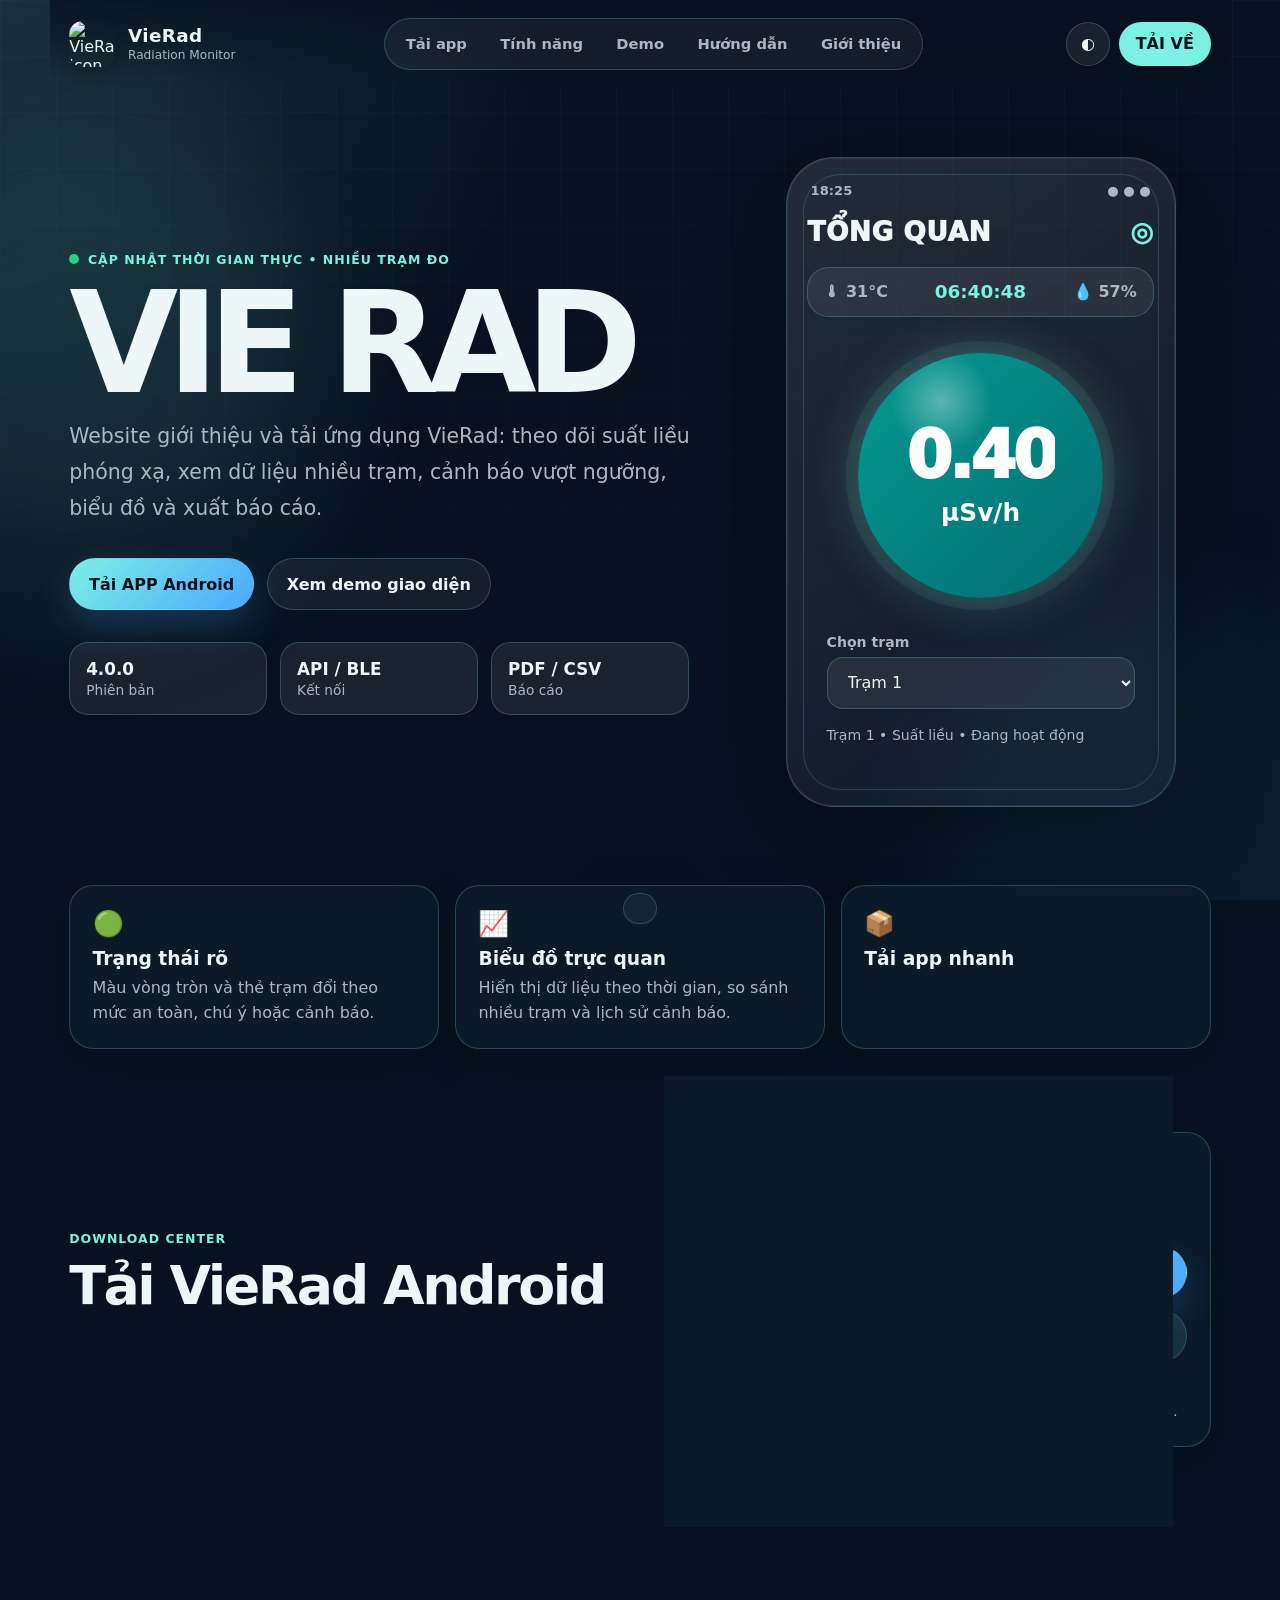
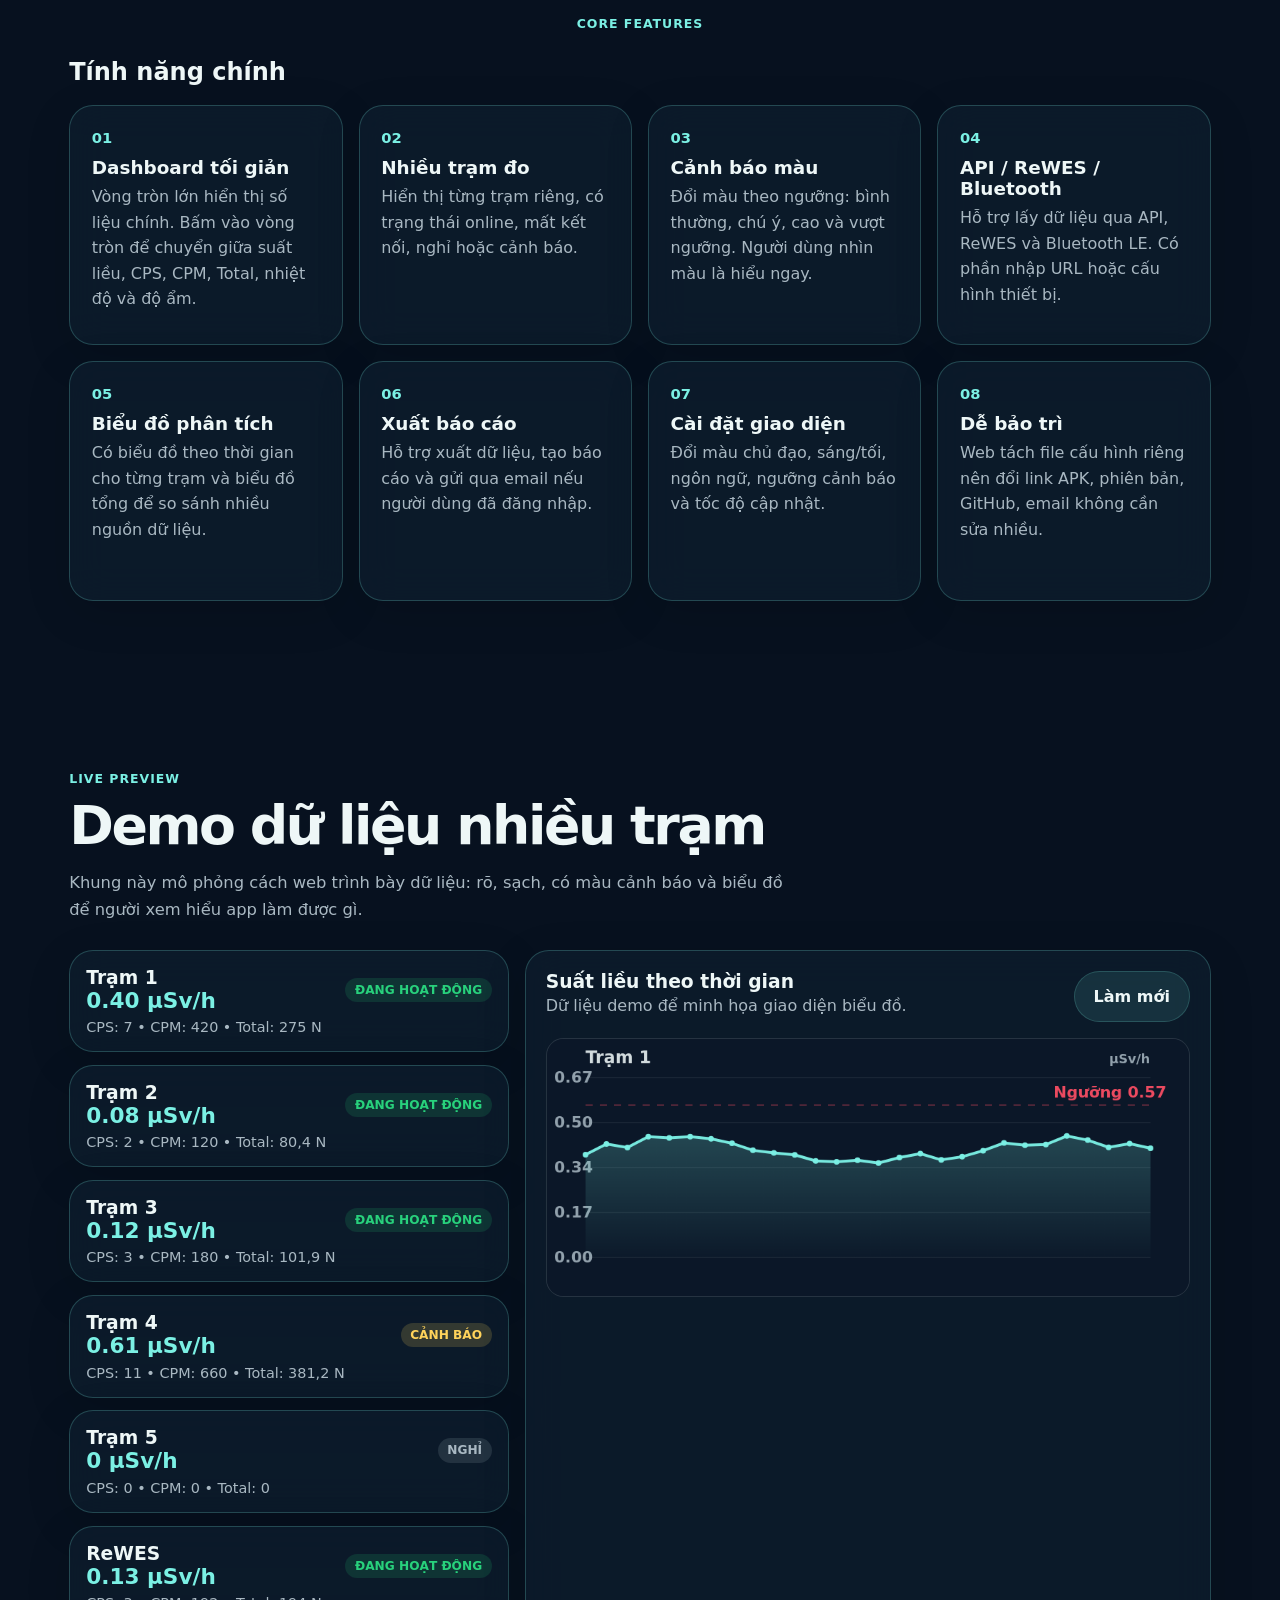
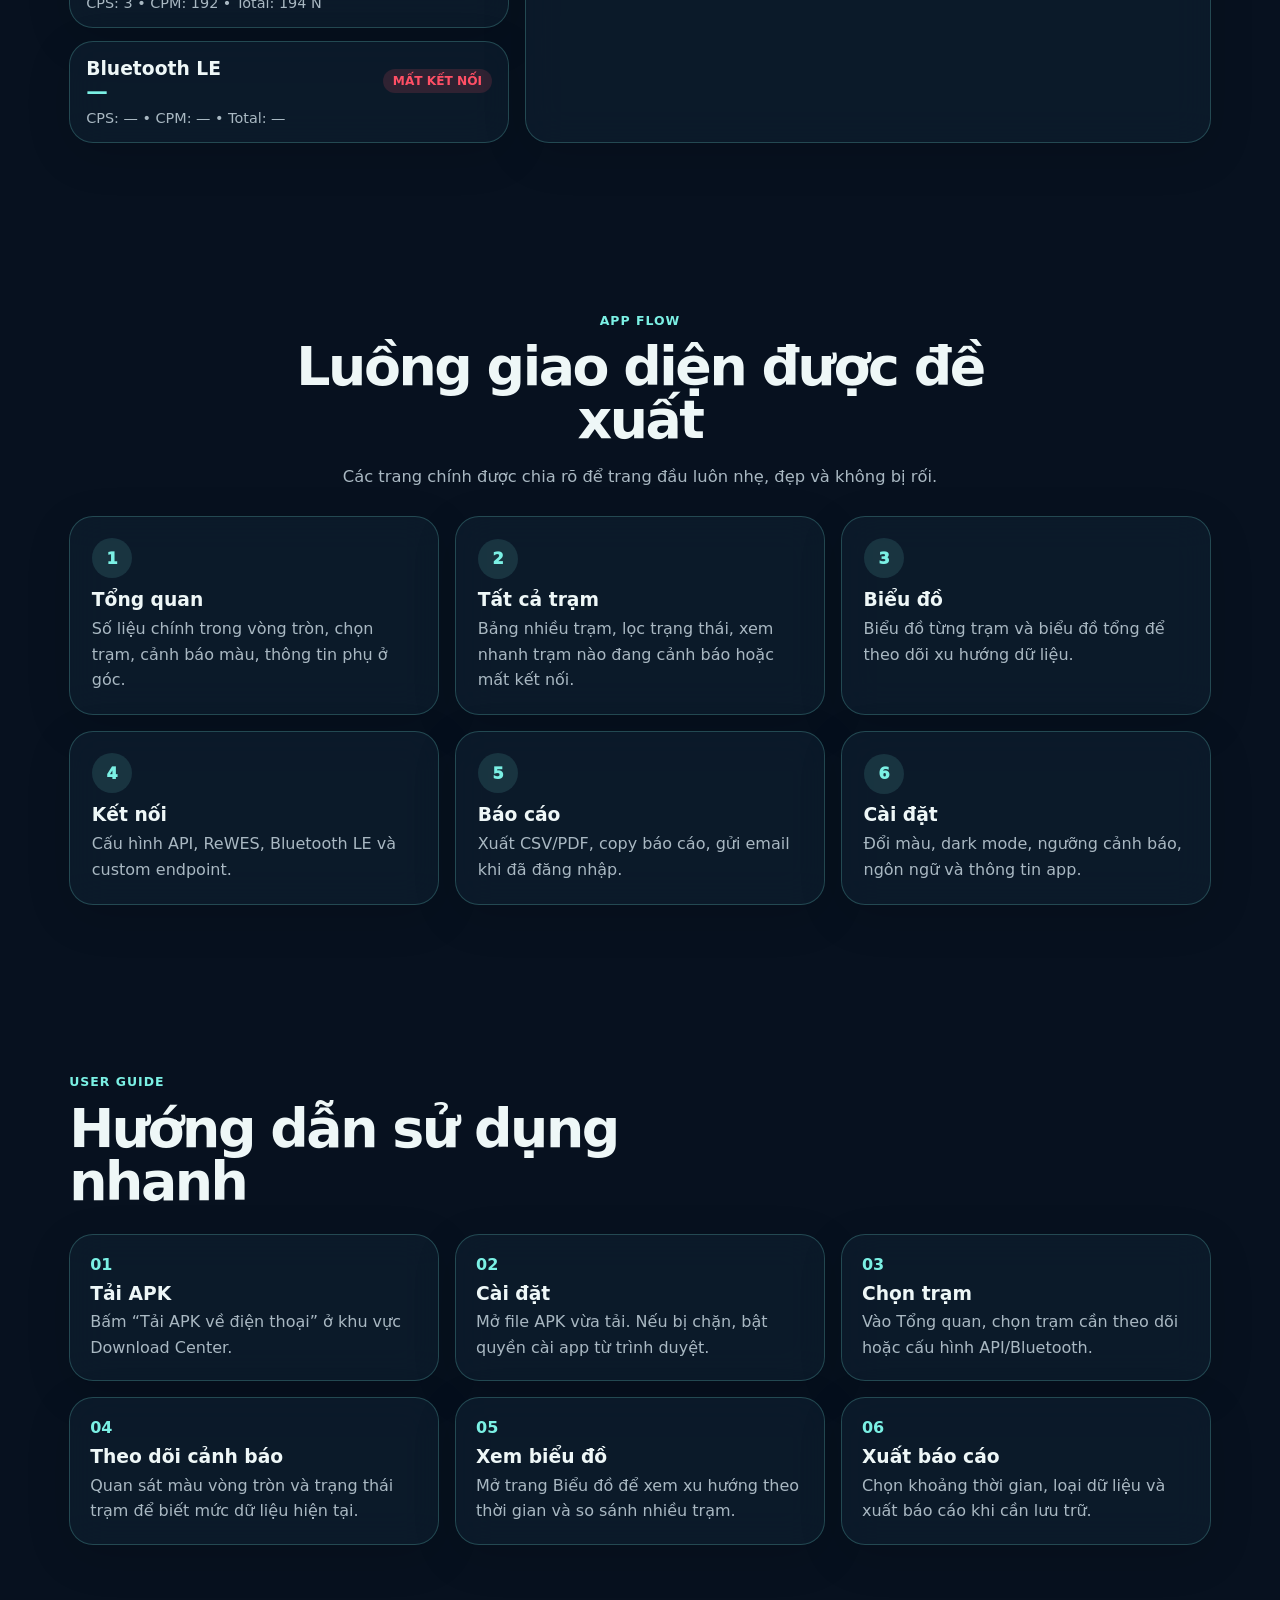
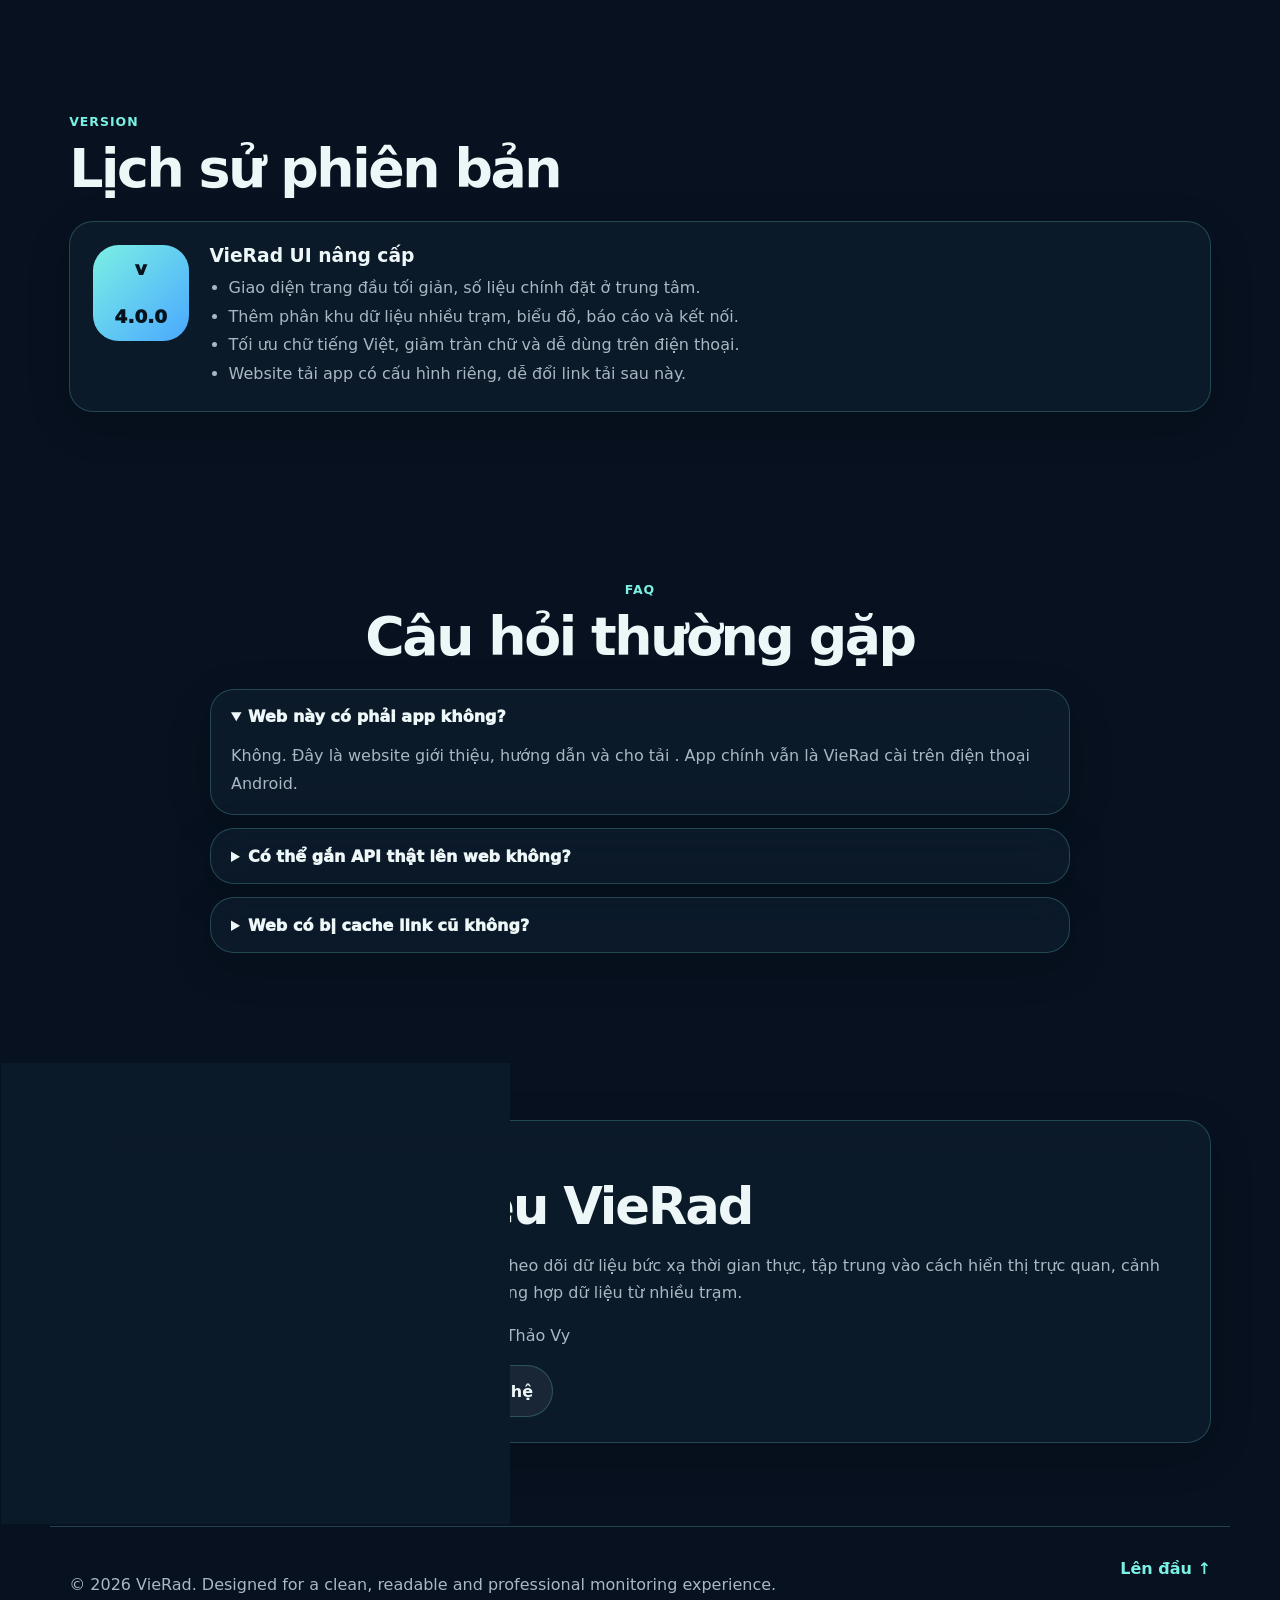
==== commit 462e42b4: "Update index.html" ====
--- a/index.html
+++ b/index.html
@@ -4,7 +4,7 @@
   <meta charset="UTF-8" />
   <meta http-equiv="X-UA-Compatible" content="IE=edge" />
   <meta name="viewport" content="width=device-width, initial-scale=1.0" />
-  <meta name="description" content="VieRad - website giới thiệu, tải APK và hướng dẫn sử dụng ứng dụng theo dõi bức xạ thời gian thực." />
+  <meta name="description" content="VieRad - website giới thiệu, tải và hướng dẫn sử dụng ứng dụng theo dõi bức xạ thời gian thực." />
   <meta name="theme-color" content="#07111f" />
   <title>VieRad - Theo dõi bức xạ thời gian thực</title>
   <link rel="icon" type="image/png" href="favicon.png" />
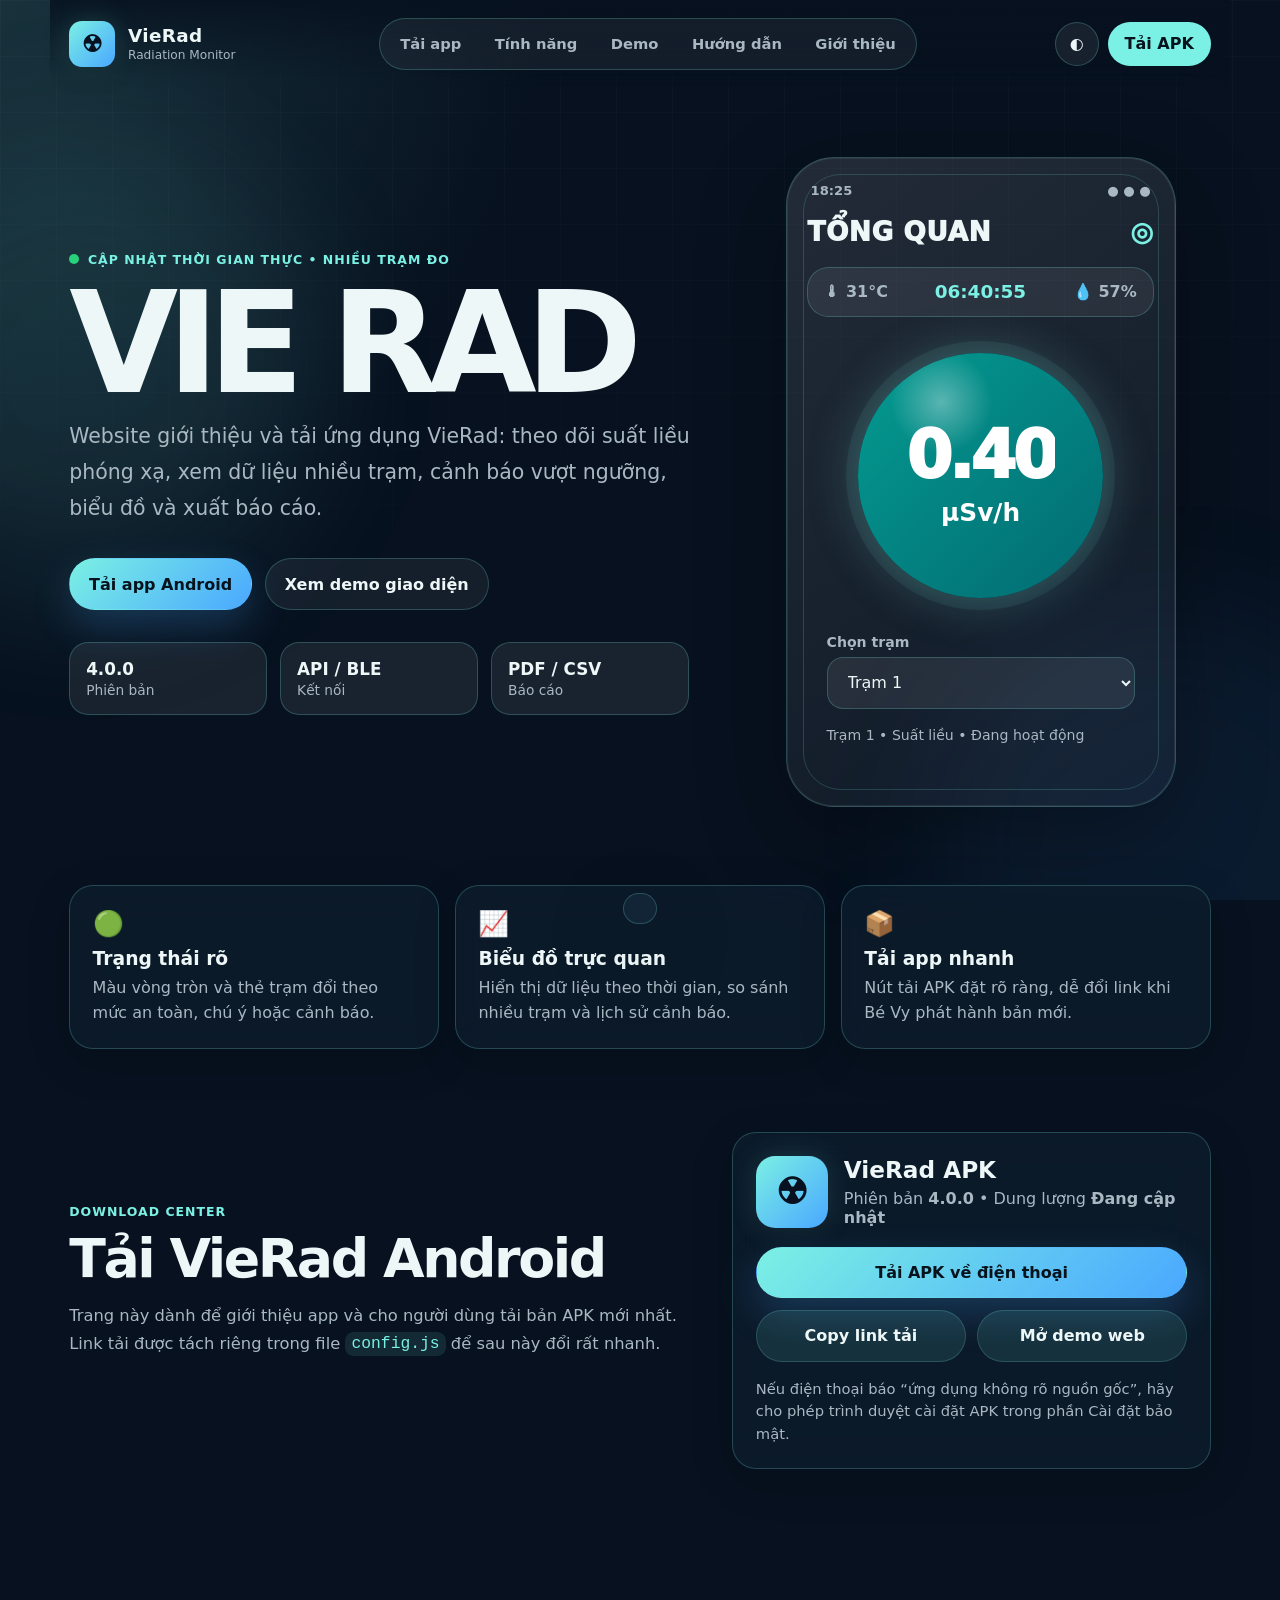
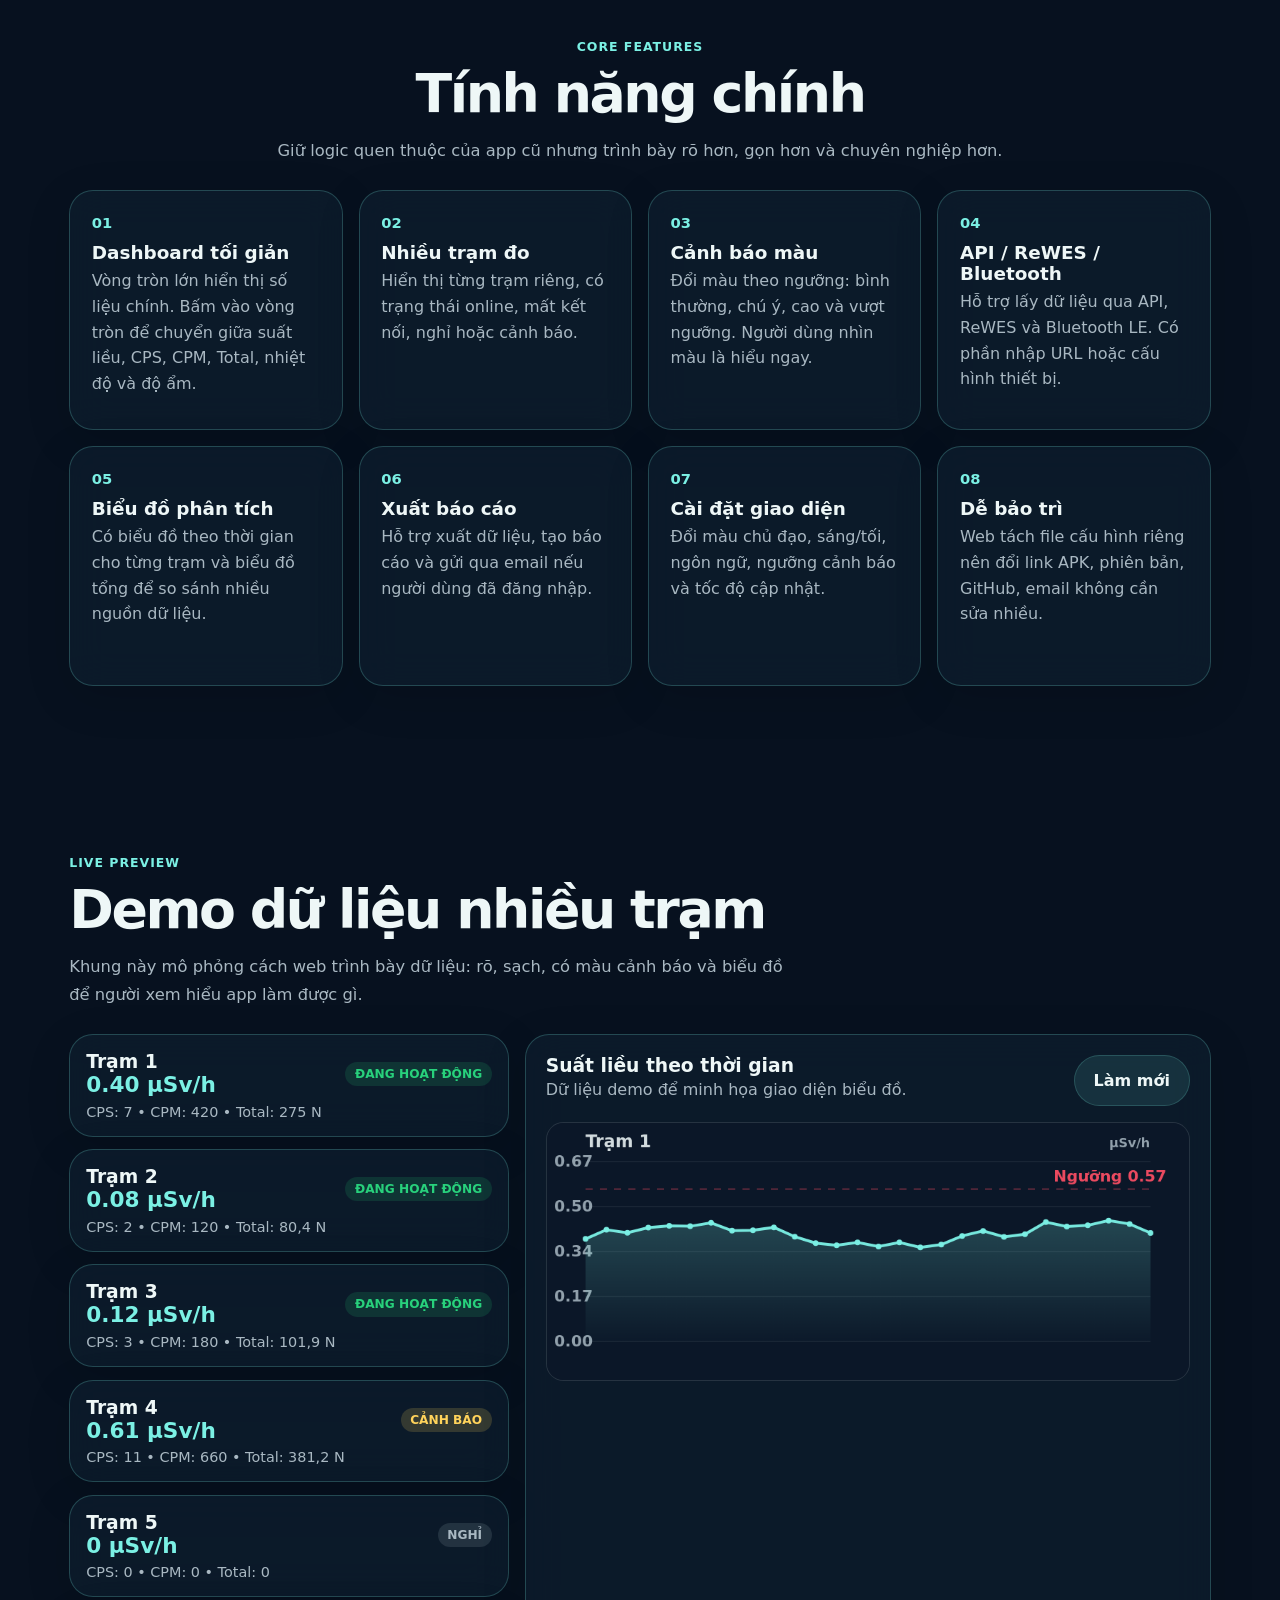
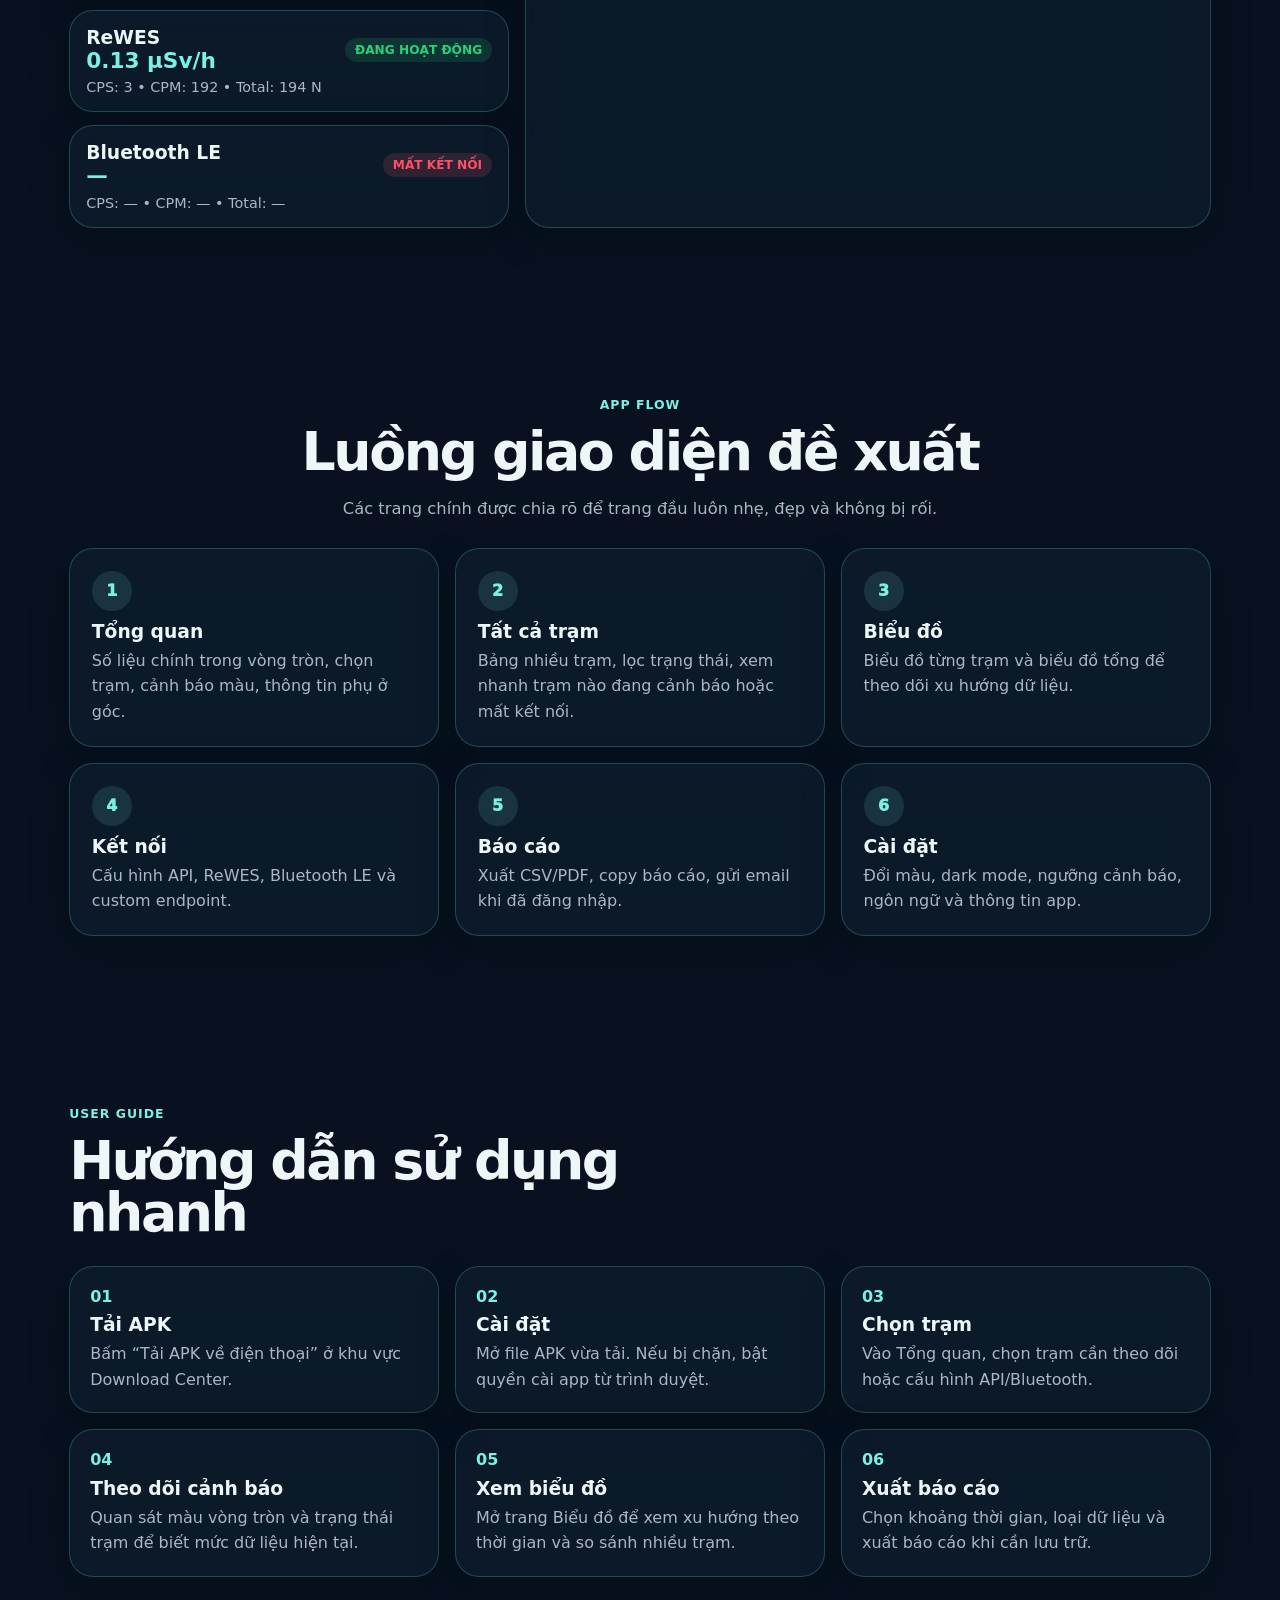
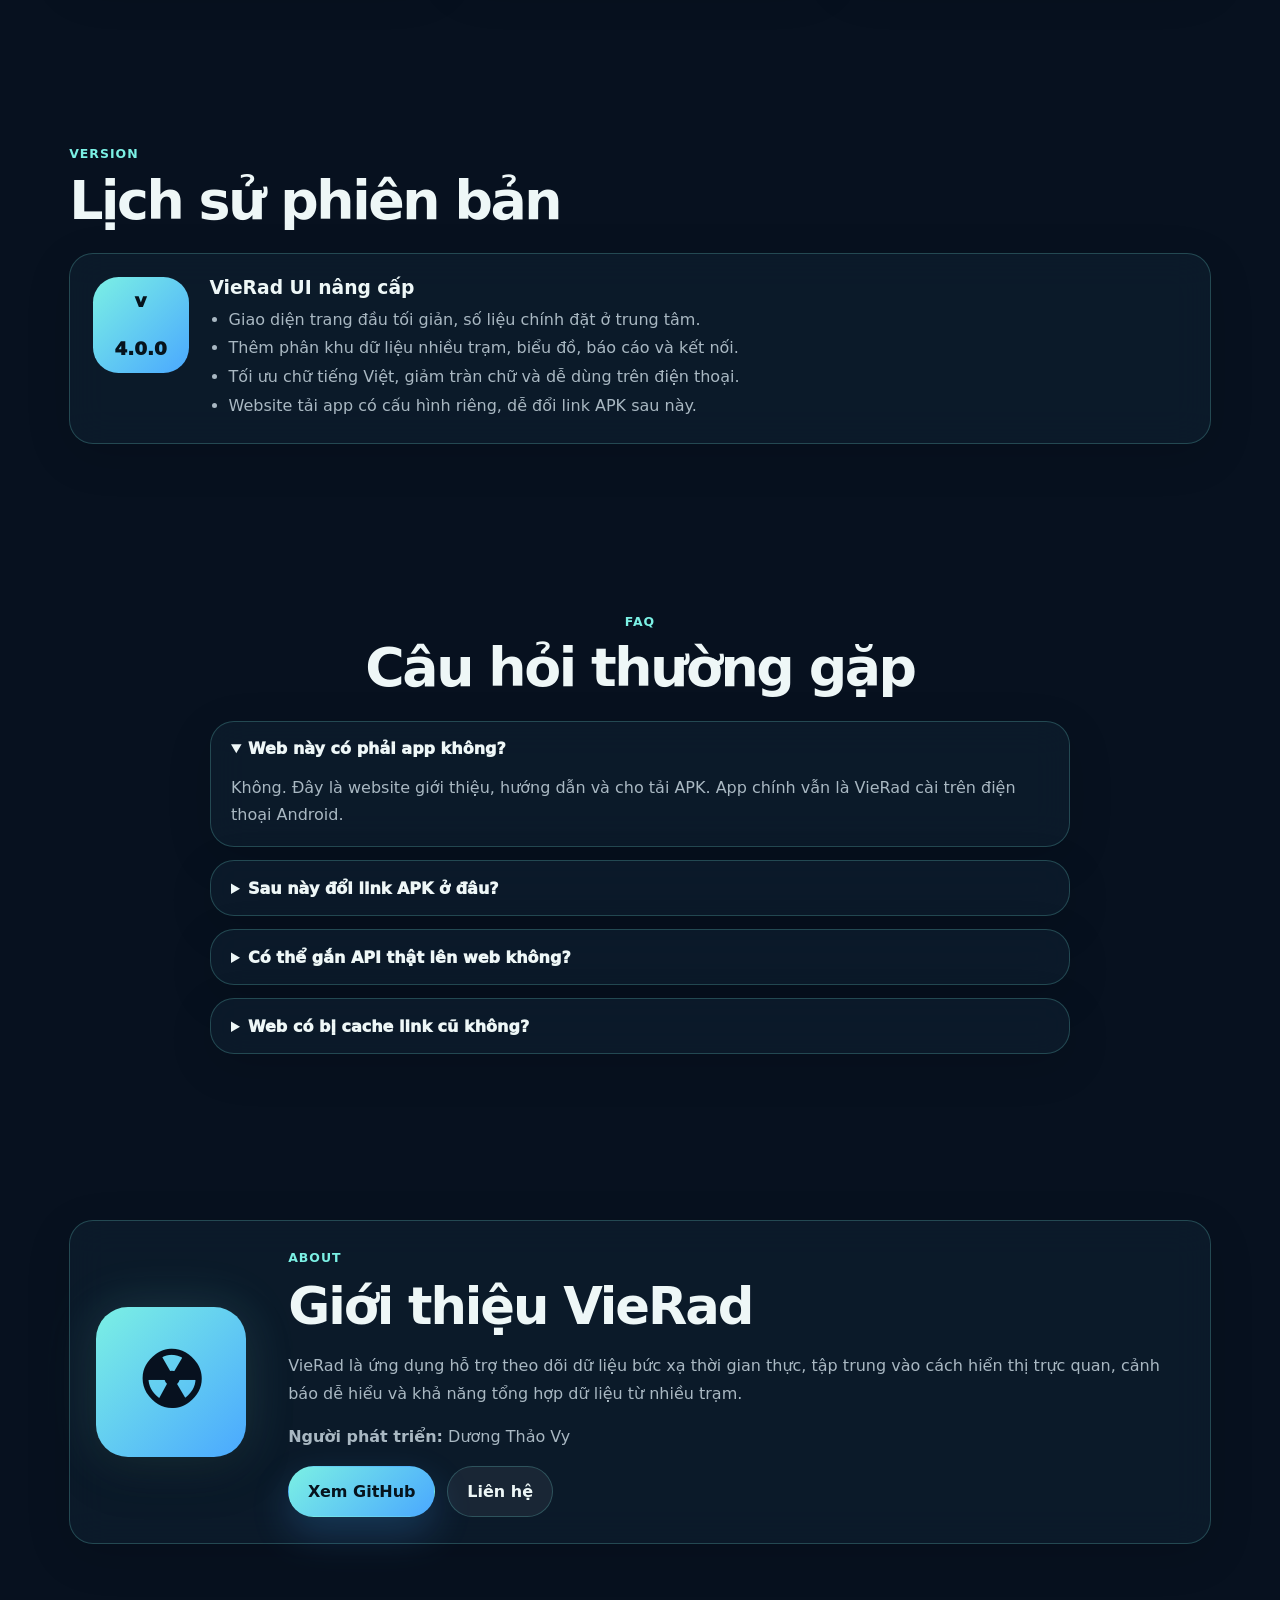
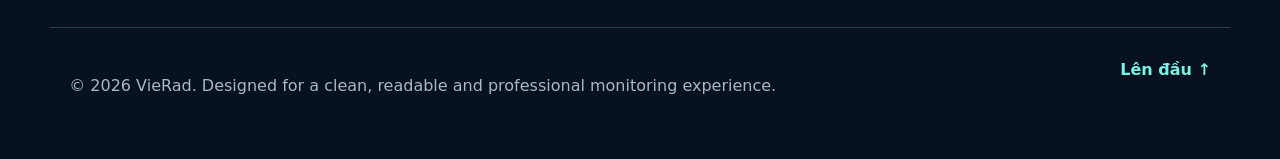
==== commit 4f259460: "Add files via upload" ====
--- a/index.html
+++ b/index.html
@@ -4,13 +4,13 @@
   <meta charset="UTF-8" />
   <meta http-equiv="X-UA-Compatible" content="IE=edge" />
   <meta name="viewport" content="width=device-width, initial-scale=1.0" />
-  <meta name="description" content="VieRad - website giới thiệu, tải và hướng dẫn sử dụng ứng dụng theo dõi bức xạ thời gian thực." />
+  <meta name="description" content="VieRad - website giới thiệu, tải APK và hướng dẫn sử dụng ứng dụng theo dõi bức xạ thời gian thực." />
   <meta name="theme-color" content="#07111f" />
   <title>VieRad - Theo dõi bức xạ thời gian thực</title>
   <link rel="icon" type="image/png" href="favicon.png" />
   <link rel="manifest" href="manifest.json" />
-  <link rel="preload" href="style.css?v=4.0.0" as="style" />
-  <link rel="stylesheet" href="style.css?v=4.0.0" />
+  <link rel="preload" href="style.css?v=4.0.1" as="style" />
+  <link rel="stylesheet" href="style.css?v=4.0.1" />
 </head>
 <body>
   <div class="site-bg" aria-hidden="true">
@@ -21,7 +21,7 @@
 
   <header class="topbar" id="top">
     <a class="brand" href="#top" aria-label="VieRad Home">
-      <img src="assets/vierad-icon.png" alt="VieRad icon" />
+      <span class="logo-mark logo-small" aria-hidden="true">☢</span>
       <span>
         <strong>VieRad</strong>
         <small>Radiation Monitor</small>
@@ -39,7 +39,7 @@
     <div class="top-actions">
       <button class="icon-btn" id="themeToggle" type="button" aria-label="Đổi giao diện sáng tối">◐</button>
       <button class="icon-btn menu-toggle" id="menuToggle" type="button" aria-label="Mở menu">☰</button>
-      <a class="download-mini" href="#download">TẢI VỀ</a>
+      <a class="download-mini" href="#download">Tải APK</a>
     </div>
   </header>
 
@@ -50,7 +50,7 @@
         <h1>VIE RAD</h1>
         <p class="lead">Website giới thiệu và tải ứng dụng VieRad: theo dõi suất liều phóng xạ, xem dữ liệu nhiều trạm, cảnh báo vượt ngưỡng, biểu đồ và xuất báo cáo.</p>
         <div class="hero-actions">
-          <a class="btn btn-primary" id="heroDownload" href="#download">Tải APP Android</a>
+          <a class="btn btn-primary" id="heroDownload" href="#download">Tải app Android</a>
           <a class="btn btn-ghost" href="#demo">Xem demo giao diện</a>
         </div>
         <div class="trust-row" aria-label="Thông tin nhanh">
@@ -99,6 +99,7 @@
       <article>
         <span class="panel-icon">📦</span>
         <h3>Tải app nhanh</h3>
+        <p>Nút tải APK đặt rõ ràng, dễ đổi link khi Bé Vy phát hành bản mới.</p>
       </article>
     </section>
 
@@ -106,29 +107,31 @@
       <div class="section-title reveal">
         <span class="eyebrow">Download Center</span>
         <h2>Tải VieRad Android</h2>
+        <p>Trang này dành để giới thiệu app và cho người dùng tải bản APK mới nhất. Link tải được tách riêng trong file <code>config.js</code> để sau này đổi rất nhanh.</p>
       </div>
       <div class="download-card reveal delay-1">
         <div class="download-app">
-          <img src="assets/vierad-icon.png" alt="VieRad" />
+          <span class="logo-mark logo-download" aria-hidden="true">☢</span>
           <div>
-            <h3>VieRad</h3>
+            <h3>VieRad APK</h3>
             <p>Phiên bản <b id="downloadVersion">4.0.0</b> • Dung lượng <b id="apkSize">Đang cập nhật</b></p>
           </div>
         </div>
-        <a class="btn btn-primary btn-wide" id="apkDownload" href="#" download>Tải về điện thoại</a>
+        <a class="btn btn-primary btn-wide" id="apkDownload" href="#" download>Tải APK về điện thoại</a>
         <div class="download-tools">
           <button type="button" class="btn btn-soft" id="copyApk">Copy link tải</button>
           <a class="btn btn-soft" id="openDemo" href="#" target="_blank" rel="noopener">Mở demo web</a>
         </div>
-        <p class="hint">Nếu điện thoại báo “ứng dụng không rõ nguồn gốc”, hãy cho phép trình duyệt cài đặt trong phần Cài đặt bảo mật.</p>
+        <p class="hint">Nếu điện thoại báo “ứng dụng không rõ nguồn gốc”, hãy cho phép trình duyệt cài đặt APK trong phần Cài đặt bảo mật.</p>
       </div>
     </section>
 
     <section class="section-pad" id="features">
       <div class="section-title centered reveal">
         <span class="eyebrow">Core Features</span>
-      </div>
-       <h2>Tính năng chính</h2>
+        <h2>Tính năng chính</h2>
+        <p>Giữ logic quen thuộc của app cũ nhưng trình bày rõ hơn, gọn hơn và chuyên nghiệp hơn.</p>
+      </div>
       <div class="feature-grid">
         <article class="feature-card reveal"><b>01</b><h3>Dashboard tối giản</h3><p>Vòng tròn lớn hiển thị số liệu chính. Bấm vào vòng tròn để chuyển giữa suất liều, CPS, CPM, Total, nhiệt độ và độ ẩm.</p></article>
         <article class="feature-card reveal"><b>02</b><h3>Nhiều trạm đo</h3><p>Hiển thị từng trạm riêng, có trạng thái online, mất kết nối, nghỉ hoặc cảnh báo.</p></article>
@@ -165,7 +168,7 @@
     <section class="section-pad interface-section">
       <div class="section-title centered reveal">
         <span class="eyebrow">App Flow</span>
-       <h2>Luồng giao diện được đề xuất</h2>
+        <h2>Luồng giao diện đề xuất</h2>
         <p>Các trang chính được chia rõ để trang đầu luôn nhẹ, đẹp và không bị rối.</p>
       </div>
       <div class="flow-grid">
@@ -206,7 +209,7 @@
             <li>Giao diện trang đầu tối giản, số liệu chính đặt ở trung tâm.</li>
             <li>Thêm phân khu dữ liệu nhiều trạm, biểu đồ, báo cáo và kết nối.</li>
             <li>Tối ưu chữ tiếng Việt, giảm tràn chữ và dễ dùng trên điện thoại.</li>
-            <li>Website tải app có cấu hình riêng, dễ đổi link tải sau này.</li>
+            <li>Website tải app có cấu hình riêng, dễ đổi link APK sau này.</li>
           </ul>
         </div>
       </div>
@@ -220,7 +223,11 @@
       <div class="faq-list reveal delay-1">
         <details open>
           <summary>Web này có phải app không?</summary>
-          <p>Không. Đây là website giới thiệu, hướng dẫn và cho tải . App chính vẫn là VieRad cài trên điện thoại Android.</p>
+          <p>Không. Đây là website giới thiệu, hướng dẫn và cho tải APK. App chính vẫn là VieRad cài trên điện thoại Android.</p>
+        </details>
+        <details>
+          <summary>Sau này đổi link APK ở đâu?</summary>
+          <p>Mở file <code>config.js</code>, sửa dòng <code>apkUrl</code>, rồi upload lại lên GitHub Pages.</p>
         </details>
         <details>
           <summary>Có thể gắn API thật lên web không?</summary>
@@ -235,7 +242,7 @@
 
     <section class="section-pad about" id="about">
       <div class="about-card reveal">
-        <img src="assets/vierad-icon.png" alt="VieRad logo" />
+        <span class="logo-mark logo-about" aria-hidden="true">☢</span>
         <div>
           <span class="eyebrow">About</span>
           <h2>Giới thiệu VieRad</h2>
@@ -258,6 +265,6 @@
   <div class="toast" id="toast" role="status" aria-live="polite"></div>
 
   <script src="config.js?v=4.0.0"></script>
-  <script src="script.js?v=4.0.0"></script>
+  <script src="script.js?v=4.0.1"></script>
 </body>
 </html>
--- a/style.css
+++ b/style.css
@@ -90,6 +90,25 @@
 
 .brand { display: flex; align-items: center; gap: .8rem; min-width: 172px; }
 .brand img { width: 46px; height: 46px; border-radius: 14px; box-shadow: 0 8px 22px rgba(0,0,0,.22); }
+
+.logo-mark {
+  display: inline-grid;
+  place-items: center;
+  flex: 0 0 auto;
+  border-radius: 28%;
+  color: #07111f;
+  background:
+    radial-gradient(circle at 32% 25%, rgba(255,255,255,.9), transparent 0 18%, transparent 19%),
+    linear-gradient(135deg, var(--accent), var(--accent-2));
+  box-shadow: 0 8px 22px rgba(0,0,0,.22), 0 0 28px rgba(123,240,228,.18);
+  font-weight: 1000;
+  line-height: 1;
+  user-select: none;
+}
+.logo-small { width: 46px; height: 46px; font-size: 1.45rem; }
+.logo-download { width: 72px; height: 72px; font-size: 2.25rem; border-radius: 1.2rem; }
+.logo-about { width: 150px; height: 150px; font-size: 4.8rem; border-radius: 2rem; box-shadow: 0 16px 45px rgba(0,0,0,.25), 0 0 50px rgba(123,240,228,.18); }
+
 .brand strong { display: block; font-size: 1.15rem; letter-spacing: .02em; }
 .brand small { display: block; color: var(--muted); font-size: .76rem; margin-top: .08rem; }
 .nav { display: flex; align-items: center; gap: .25rem; padding: .35rem; border: 1px solid var(--border); border-radius: 999px; background: rgba(255,255,255,.055); }
@@ -311,5 +330,6 @@
   .chart-head { flex-direction: column; }
   .release-card, .about-card { grid-template-columns: 1fr; }
   .about-card img { width: 110px; height: 110px; }
+  .logo-about { width: 110px; height: 110px; font-size: 3.4rem; }
   .footer { flex-direction: column; }
 }
--- a/style.css
+++ b/style.css
@@ -90,6 +90,25 @@
 
 .brand { display: flex; align-items: center; gap: .8rem; min-width: 172px; }
 .brand img { width: 46px; height: 46px; border-radius: 14px; box-shadow: 0 8px 22px rgba(0,0,0,.22); }
+
+.logo-mark {
+  display: inline-grid;
+  place-items: center;
+  flex: 0 0 auto;
+  border-radius: 28%;
+  color: #07111f;
+  background:
+    radial-gradient(circle at 32% 25%, rgba(255,255,255,.9), transparent 0 18%, transparent 19%),
+    linear-gradient(135deg, var(--accent), var(--accent-2));
+  box-shadow: 0 8px 22px rgba(0,0,0,.22), 0 0 28px rgba(123,240,228,.18);
+  font-weight: 1000;
+  line-height: 1;
+  user-select: none;
+}
+.logo-small { width: 46px; height: 46px; font-size: 1.45rem; }
+.logo-download { width: 72px; height: 72px; font-size: 2.25rem; border-radius: 1.2rem; }
+.logo-about { width: 150px; height: 150px; font-size: 4.8rem; border-radius: 2rem; box-shadow: 0 16px 45px rgba(0,0,0,.25), 0 0 50px rgba(123,240,228,.18); }
+
 .brand strong { display: block; font-size: 1.15rem; letter-spacing: .02em; }
 .brand small { display: block; color: var(--muted); font-size: .76rem; margin-top: .08rem; }
 .nav { display: flex; align-items: center; gap: .25rem; padding: .35rem; border: 1px solid var(--border); border-radius: 999px; background: rgba(255,255,255,.055); }
@@ -311,5 +330,6 @@
   .chart-head { flex-direction: column; }
   .release-card, .about-card { grid-template-columns: 1fr; }
   .about-card img { width: 110px; height: 110px; }
+  .logo-about { width: 110px; height: 110px; font-size: 3.4rem; }
   .footer { flex-direction: column; }
 }
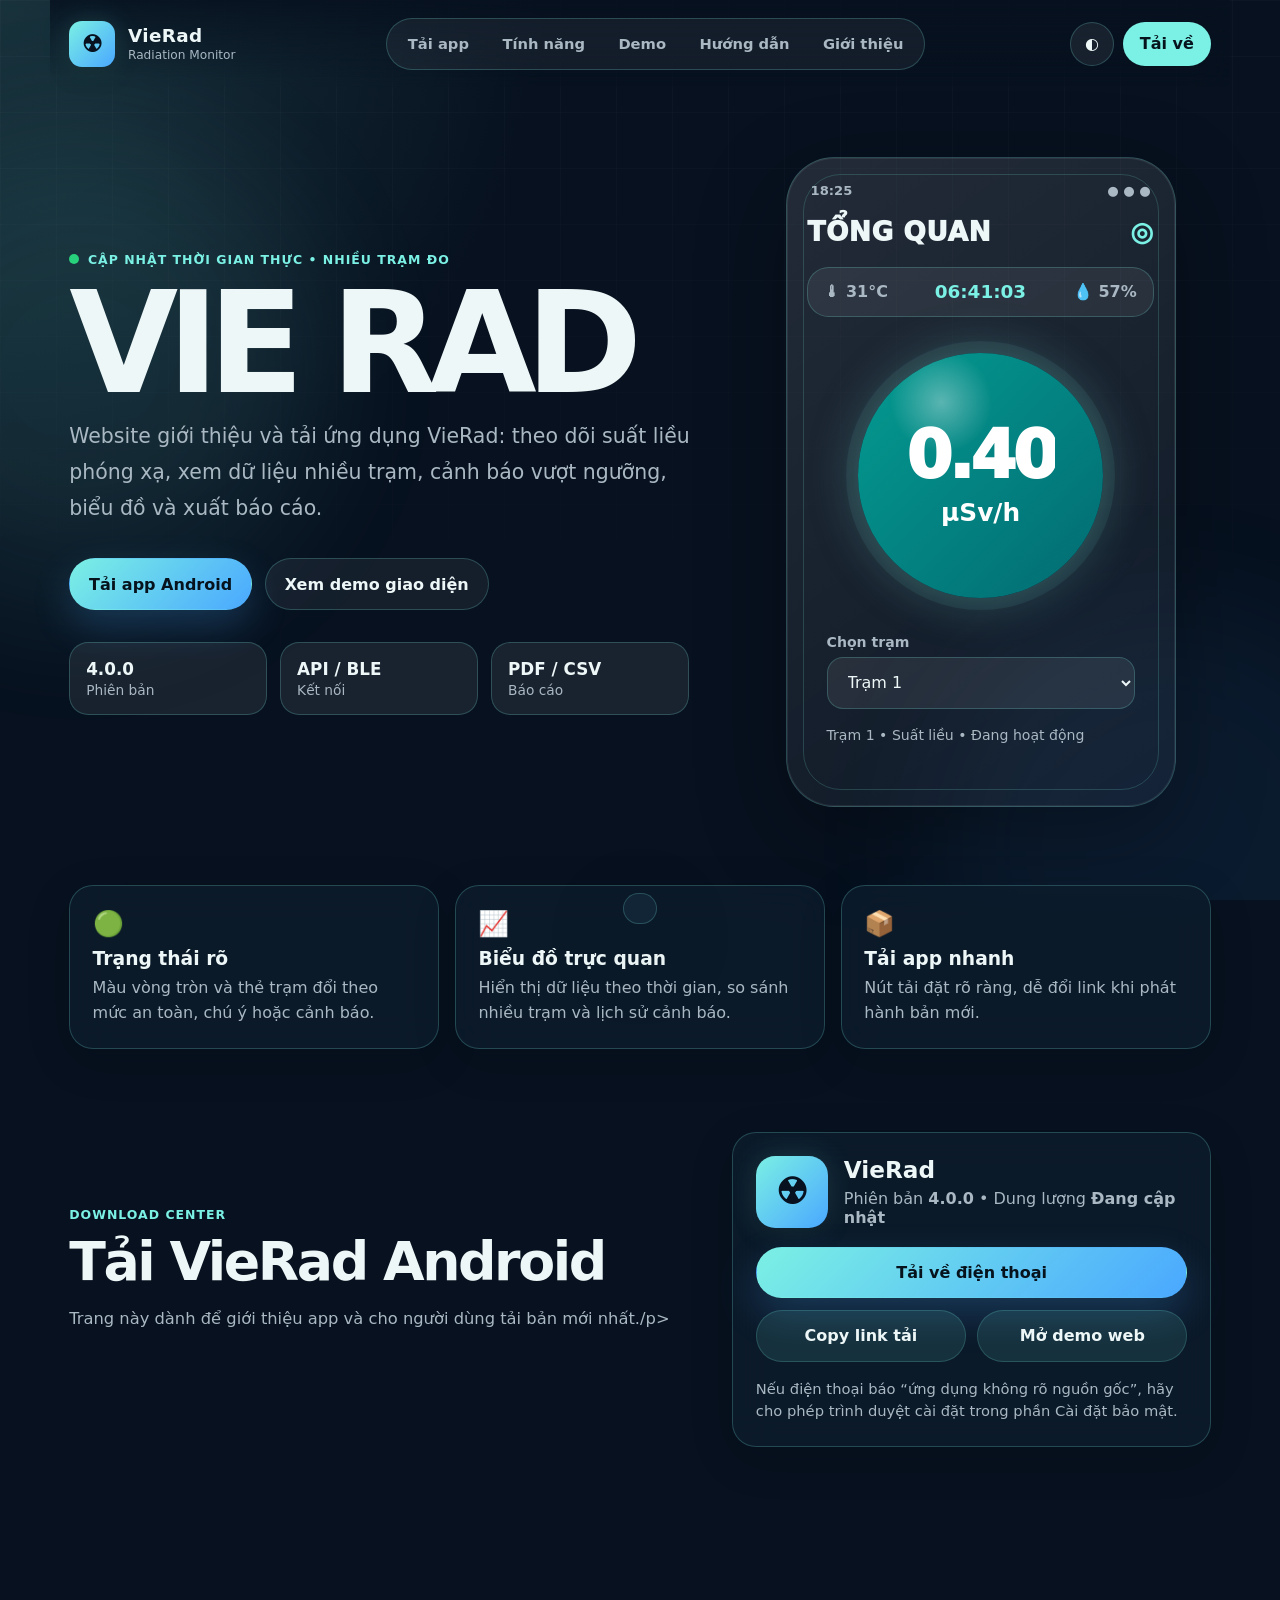
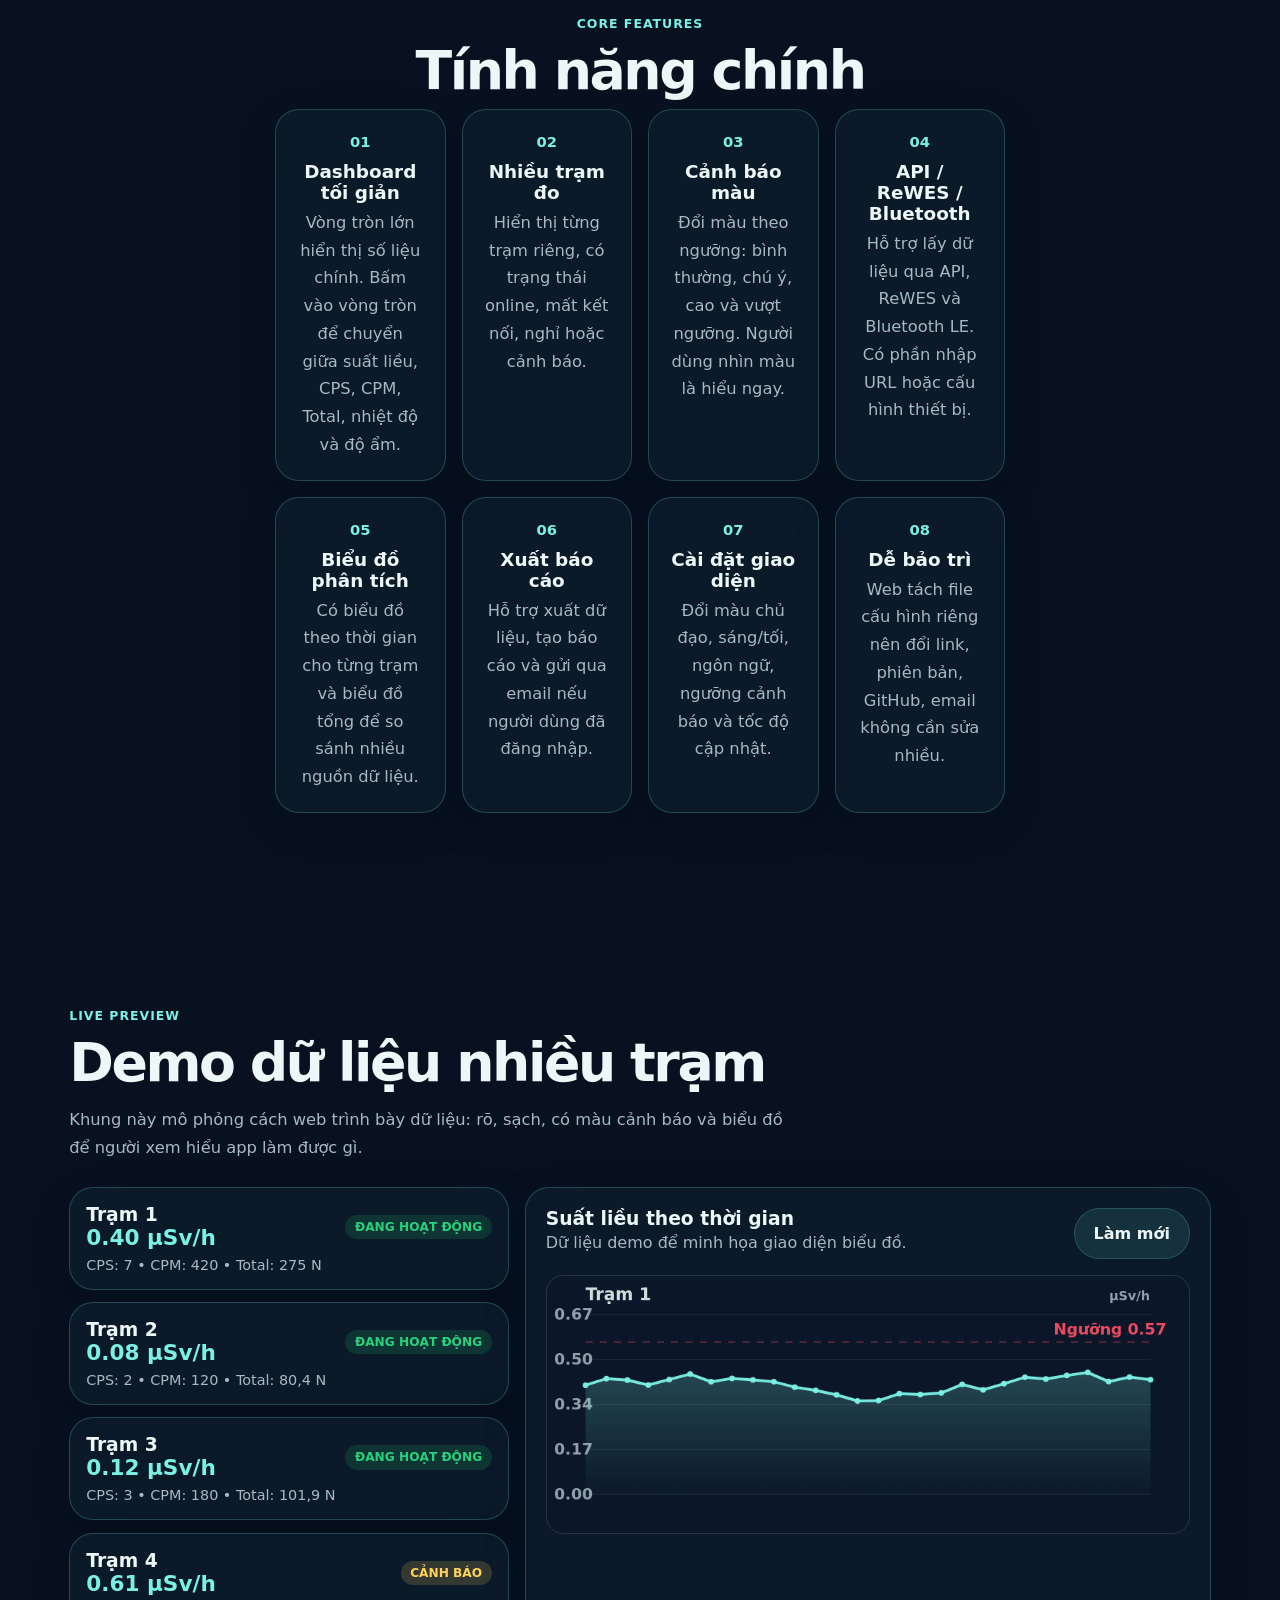
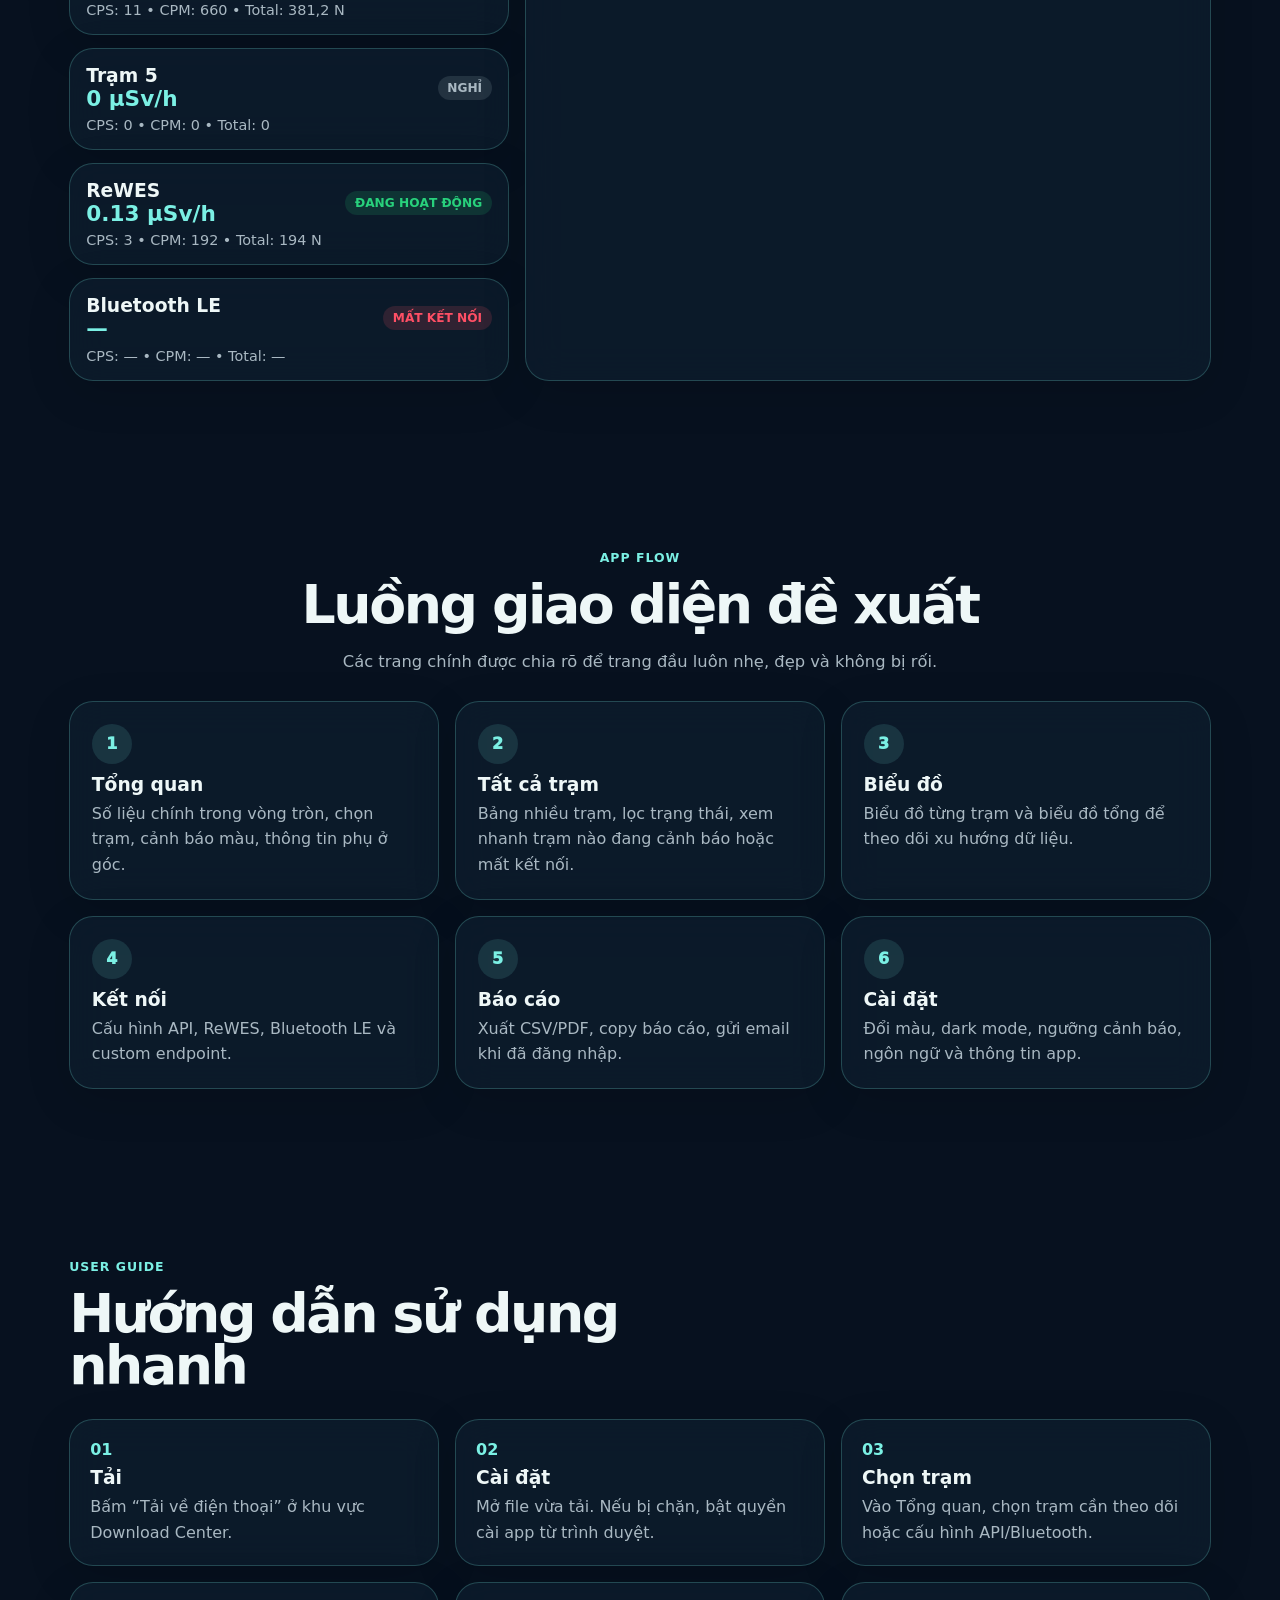
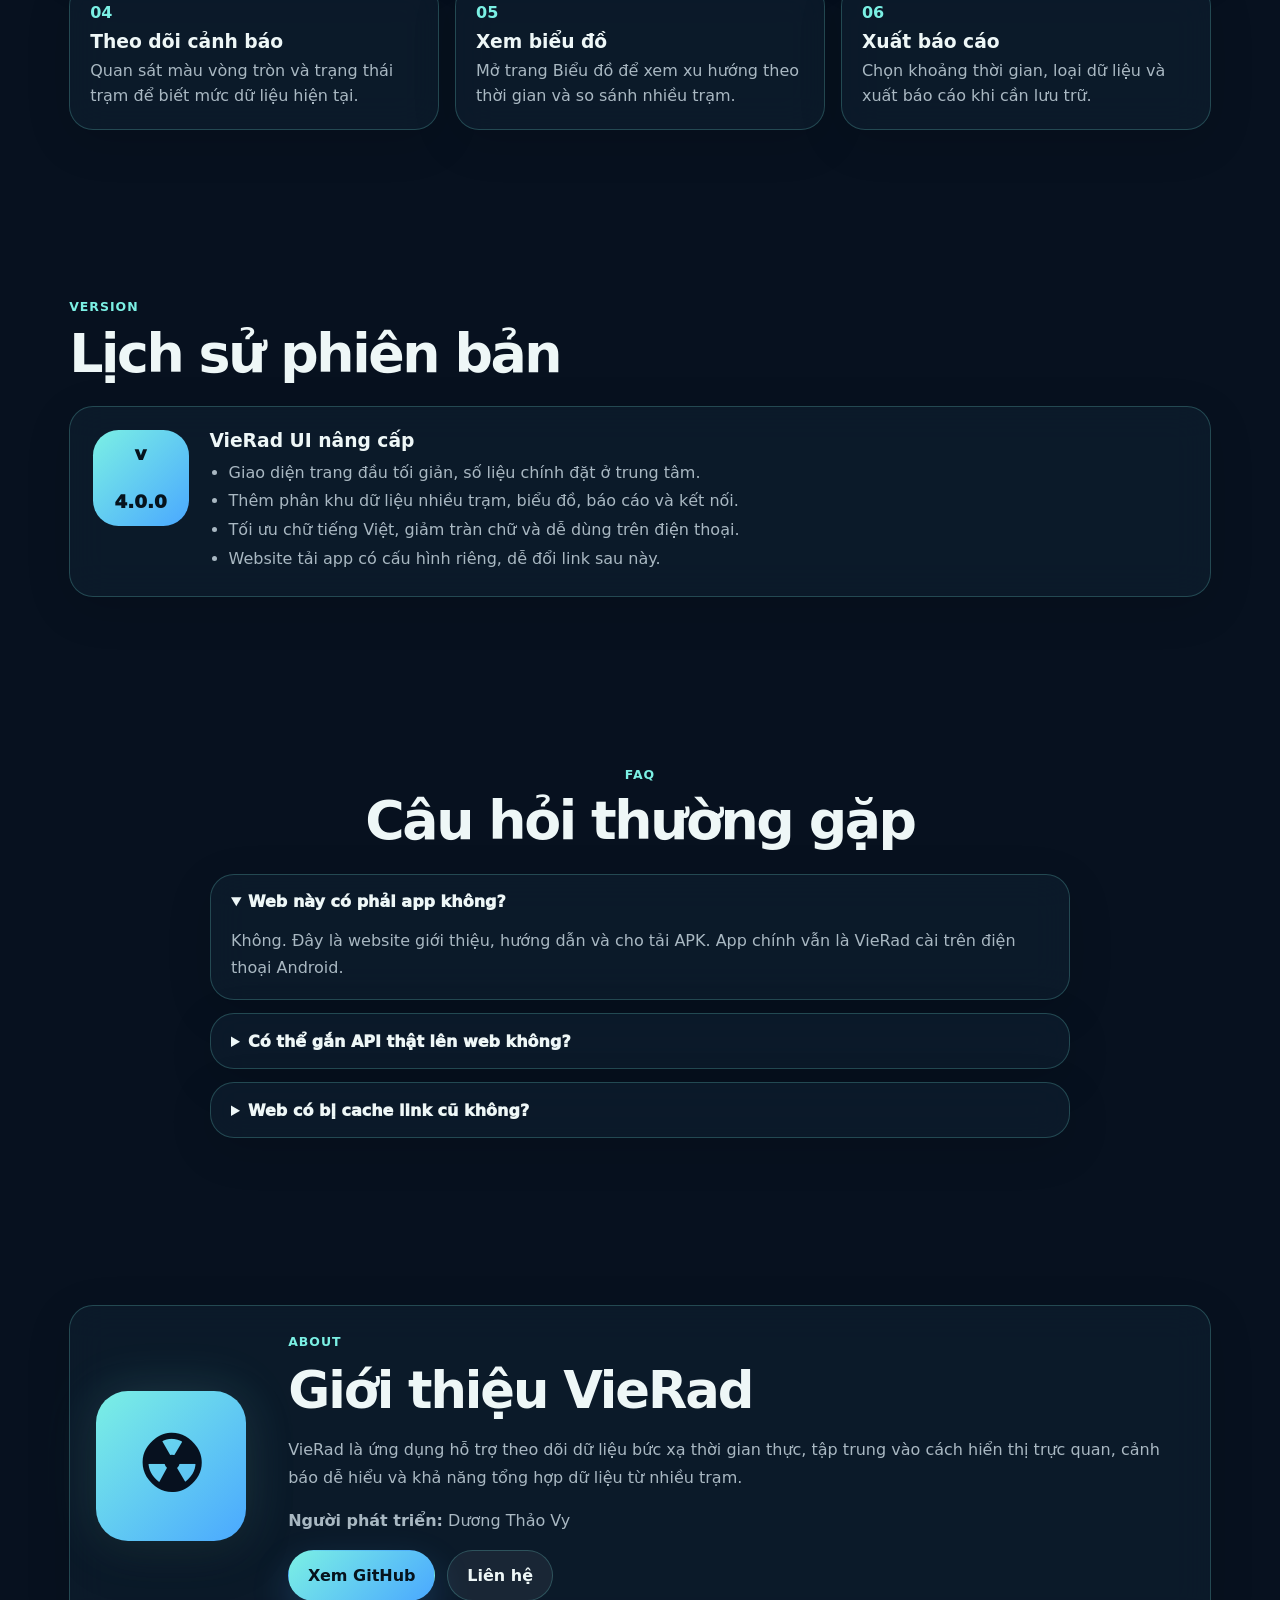
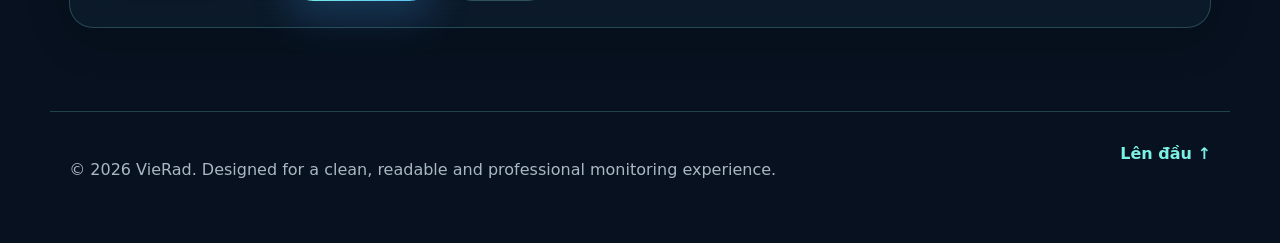
==== commit 0ff8fe40: "Update index.html" ====
--- a/index.html
+++ b/index.html
@@ -4,7 +4,7 @@
   <meta charset="UTF-8" />
   <meta http-equiv="X-UA-Compatible" content="IE=edge" />
   <meta name="viewport" content="width=device-width, initial-scale=1.0" />
-  <meta name="description" content="VieRad - website giới thiệu, tải APK và hướng dẫn sử dụng ứng dụng theo dõi bức xạ thời gian thực." />
+  <meta name="description" content="VieRad - website giới thiệu, tải và hướng dẫn sử dụng ứng dụng theo dõi bức xạ thời gian thực." />
   <meta name="theme-color" content="#07111f" />
   <title>VieRad - Theo dõi bức xạ thời gian thực</title>
   <link rel="icon" type="image/png" href="favicon.png" />
@@ -39,7 +39,7 @@
     <div class="top-actions">
       <button class="icon-btn" id="themeToggle" type="button" aria-label="Đổi giao diện sáng tối">◐</button>
       <button class="icon-btn menu-toggle" id="menuToggle" type="button" aria-label="Mở menu">☰</button>
-      <a class="download-mini" href="#download">Tải APK</a>
+      <a class="download-mini" href="#download">Tải về</a>
     </div>
   </header>
 
@@ -99,7 +99,7 @@
       <article>
         <span class="panel-icon">📦</span>
         <h3>Tải app nhanh</h3>
-        <p>Nút tải APK đặt rõ ràng, dễ đổi link khi Bé Vy phát hành bản mới.</p>
+        <p>Nút tải đặt rõ ràng, dễ đổi link khi phát hành bản mới.</p>
       </article>
     </section>
 
@@ -107,22 +107,22 @@
       <div class="section-title reveal">
         <span class="eyebrow">Download Center</span>
         <h2>Tải VieRad Android</h2>
-        <p>Trang này dành để giới thiệu app và cho người dùng tải bản APK mới nhất. Link tải được tách riêng trong file <code>config.js</code> để sau này đổi rất nhanh.</p>
+        <p>Trang này dành để giới thiệu app và cho người dùng tải bản mới nhất./p>
       </div>
       <div class="download-card reveal delay-1">
         <div class="download-app">
           <span class="logo-mark logo-download" aria-hidden="true">☢</span>
           <div>
-            <h3>VieRad APK</h3>
+            <h3>VieRad</h3>
             <p>Phiên bản <b id="downloadVersion">4.0.0</b> • Dung lượng <b id="apkSize">Đang cập nhật</b></p>
           </div>
         </div>
-        <a class="btn btn-primary btn-wide" id="apkDownload" href="#" download>Tải APK về điện thoại</a>
+        <a class="btn btn-primary btn-wide" id="Download" href="#" download>Tải về điện thoại</a>
         <div class="download-tools">
           <button type="button" class="btn btn-soft" id="copyApk">Copy link tải</button>
           <a class="btn btn-soft" id="openDemo" href="#" target="_blank" rel="noopener">Mở demo web</a>
         </div>
-        <p class="hint">Nếu điện thoại báo “ứng dụng không rõ nguồn gốc”, hãy cho phép trình duyệt cài đặt APK trong phần Cài đặt bảo mật.</p>
+        <p class="hint">Nếu điện thoại báo “ứng dụng không rõ nguồn gốc”, hãy cho phép trình duyệt cài đặt trong phần Cài đặt bảo mật.</p>
       </div>
     </section>
 
@@ -130,8 +130,6 @@
       <div class="section-title centered reveal">
         <span class="eyebrow">Core Features</span>
         <h2>Tính năng chính</h2>
-        <p>Giữ logic quen thuộc của app cũ nhưng trình bày rõ hơn, gọn hơn và chuyên nghiệp hơn.</p>
-      </div>
       <div class="feature-grid">
         <article class="feature-card reveal"><b>01</b><h3>Dashboard tối giản</h3><p>Vòng tròn lớn hiển thị số liệu chính. Bấm vào vòng tròn để chuyển giữa suất liều, CPS, CPM, Total, nhiệt độ và độ ẩm.</p></article>
         <article class="feature-card reveal"><b>02</b><h3>Nhiều trạm đo</h3><p>Hiển thị từng trạm riêng, có trạng thái online, mất kết nối, nghỉ hoặc cảnh báo.</p></article>
@@ -140,7 +138,7 @@
         <article class="feature-card reveal"><b>05</b><h3>Biểu đồ phân tích</h3><p>Có biểu đồ theo thời gian cho từng trạm và biểu đồ tổng để so sánh nhiều nguồn dữ liệu.</p></article>
         <article class="feature-card reveal"><b>06</b><h3>Xuất báo cáo</h3><p>Hỗ trợ xuất dữ liệu, tạo báo cáo và gửi qua email nếu người dùng đã đăng nhập.</p></article>
         <article class="feature-card reveal"><b>07</b><h3>Cài đặt giao diện</h3><p>Đổi màu chủ đạo, sáng/tối, ngôn ngữ, ngưỡng cảnh báo và tốc độ cập nhật.</p></article>
-        <article class="feature-card reveal"><b>08</b><h3>Dễ bảo trì</h3><p>Web tách file cấu hình riêng nên đổi link APK, phiên bản, GitHub, email không cần sửa nhiều.</p></article>
+        <article class="feature-card reveal"><b>08</b><h3>Dễ bảo trì</h3><p>Web tách file cấu hình riêng nên đổi link, phiên bản, GitHub, email không cần sửa nhiều.</p></article>
       </div>
     </section>
 
@@ -187,8 +185,8 @@
         <h2>Hướng dẫn sử dụng nhanh</h2>
       </div>
       <div class="timeline reveal delay-1">
-        <div><b>01</b><h3>Tải APK</h3><p>Bấm “Tải APK về điện thoại” ở khu vực Download Center.</p></div>
-        <div><b>02</b><h3>Cài đặt</h3><p>Mở file APK vừa tải. Nếu bị chặn, bật quyền cài app từ trình duyệt.</p></div>
+        <div><b>01</b><h3>Tải</h3><p>Bấm “Tải về điện thoại” ở khu vực Download Center.</p></div>
+        <div><b>02</b><h3>Cài đặt</h3><p>Mở file vừa tải. Nếu bị chặn, bật quyền cài app từ trình duyệt.</p></div>
         <div><b>03</b><h3>Chọn trạm</h3><p>Vào Tổng quan, chọn trạm cần theo dõi hoặc cấu hình API/Bluetooth.</p></div>
         <div><b>04</b><h3>Theo dõi cảnh báo</h3><p>Quan sát màu vòng tròn và trạng thái trạm để biết mức dữ liệu hiện tại.</p></div>
         <div><b>05</b><h3>Xem biểu đồ</h3><p>Mở trang Biểu đồ để xem xu hướng theo thời gian và so sánh nhiều trạm.</p></div>
@@ -209,7 +207,7 @@
             <li>Giao diện trang đầu tối giản, số liệu chính đặt ở trung tâm.</li>
             <li>Thêm phân khu dữ liệu nhiều trạm, biểu đồ, báo cáo và kết nối.</li>
             <li>Tối ưu chữ tiếng Việt, giảm tràn chữ và dễ dùng trên điện thoại.</li>
-            <li>Website tải app có cấu hình riêng, dễ đổi link APK sau này.</li>
+            <li>Website tải app có cấu hình riêng, dễ đổi link sau này.</li>
           </ul>
         </div>
       </div>
@@ -224,10 +222,6 @@
         <details open>
           <summary>Web này có phải app không?</summary>
           <p>Không. Đây là website giới thiệu, hướng dẫn và cho tải APK. App chính vẫn là VieRad cài trên điện thoại Android.</p>
-        </details>
-        <details>
-          <summary>Sau này đổi link APK ở đâu?</summary>
-          <p>Mở file <code>config.js</code>, sửa dòng <code>apkUrl</code>, rồi upload lại lên GitHub Pages.</p>
         </details>
         <details>
           <summary>Có thể gắn API thật lên web không?</summary>
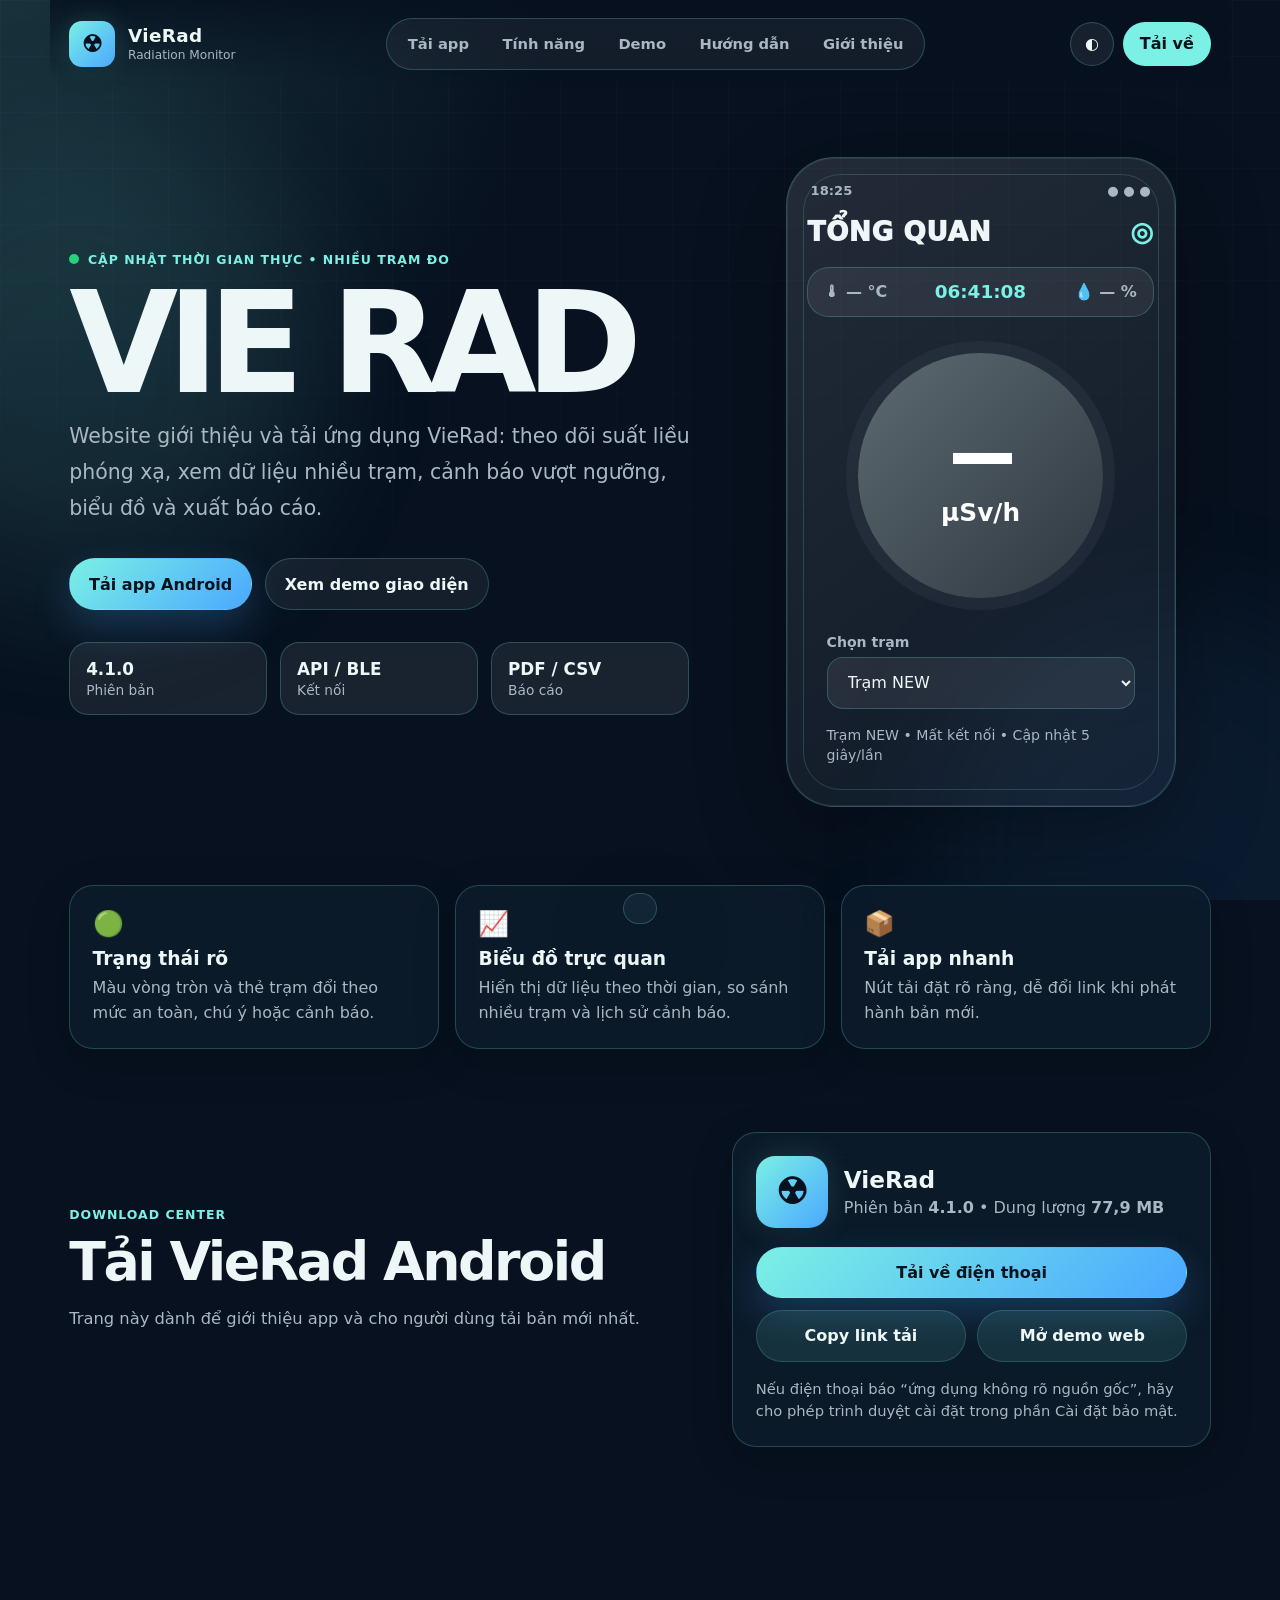
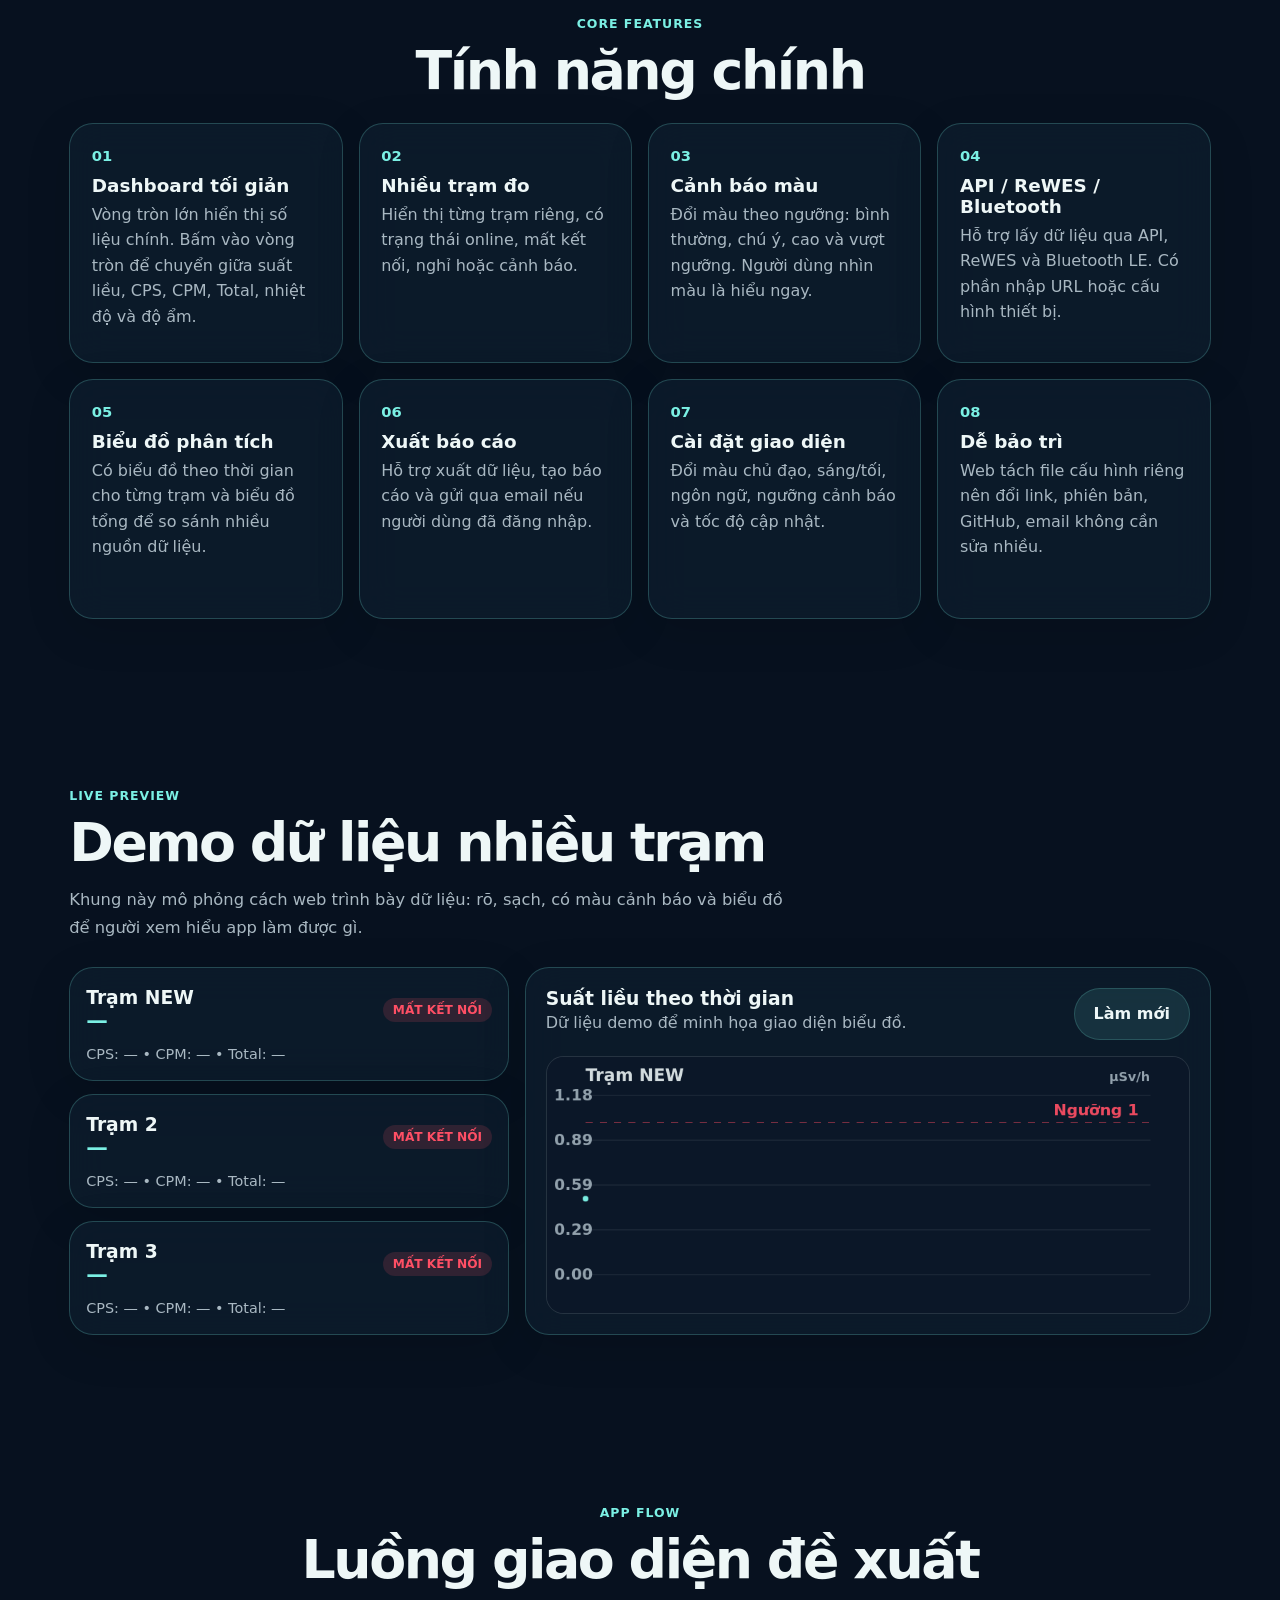
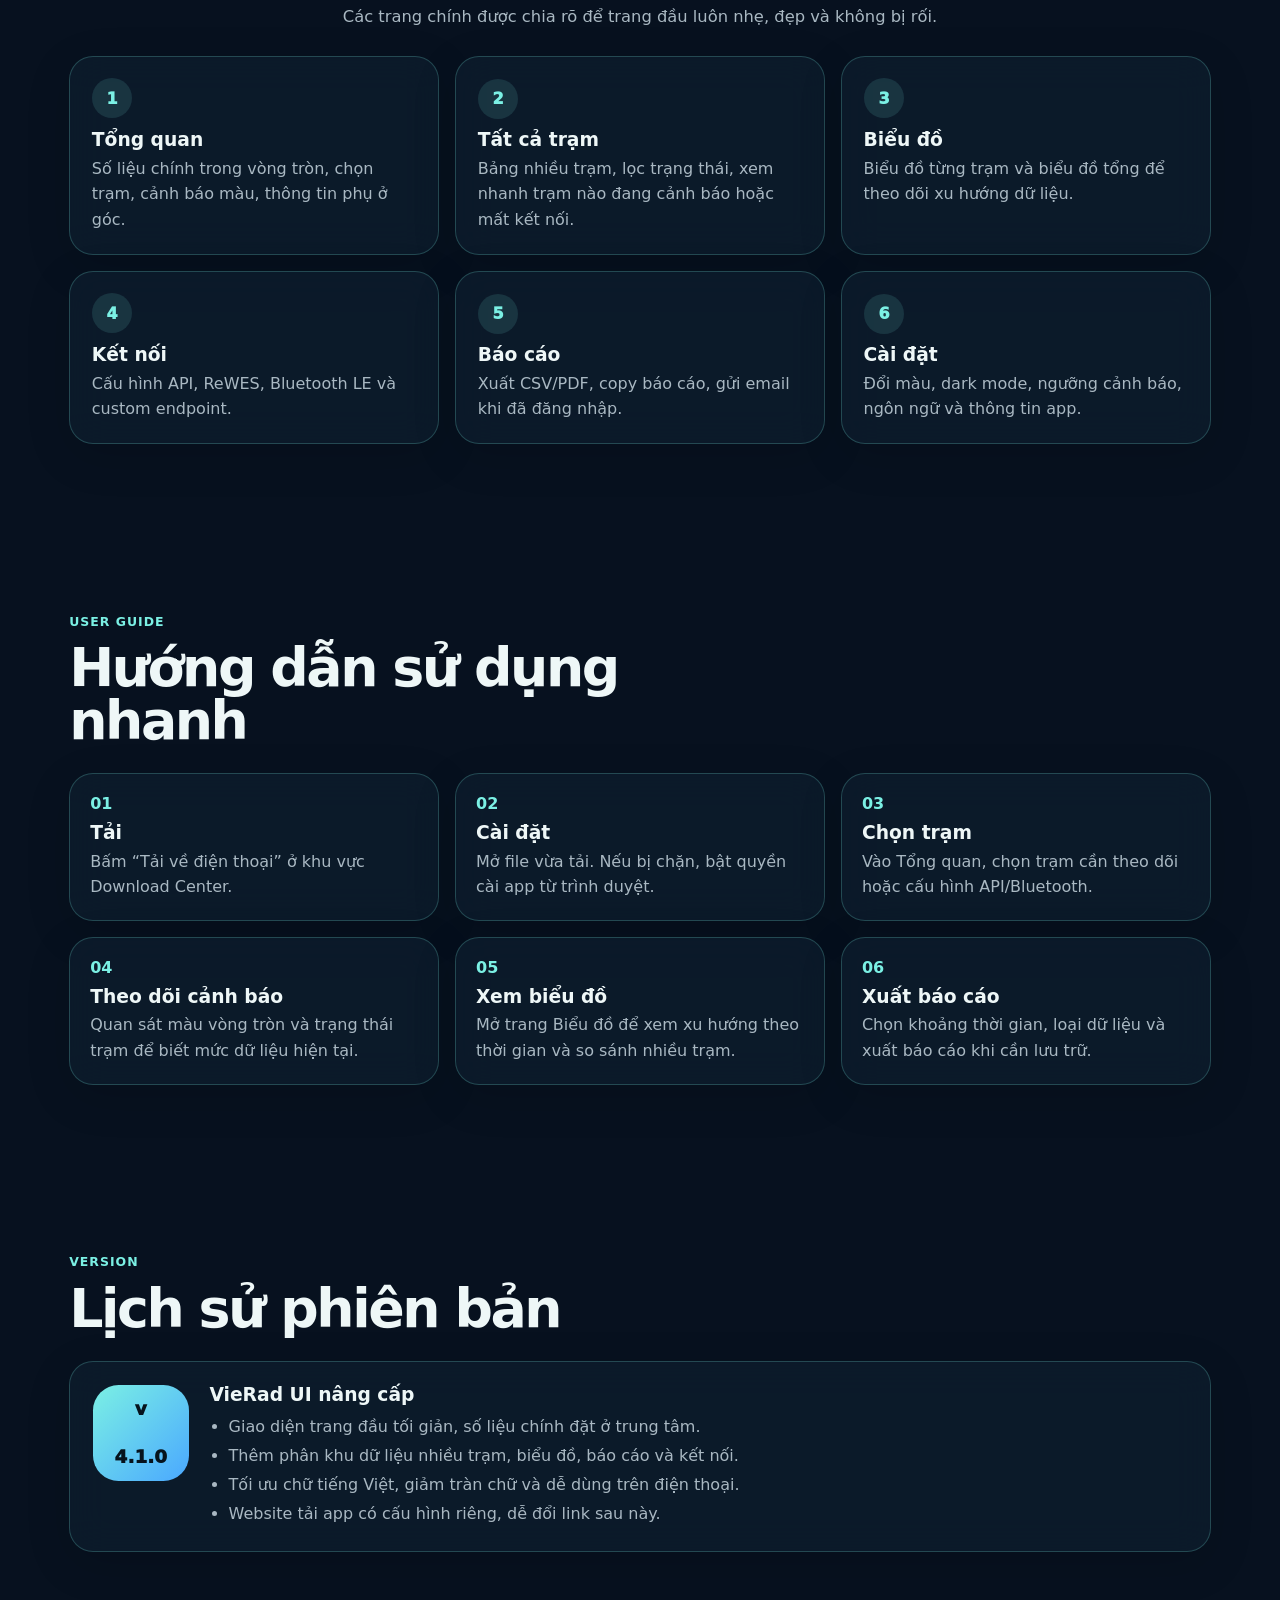
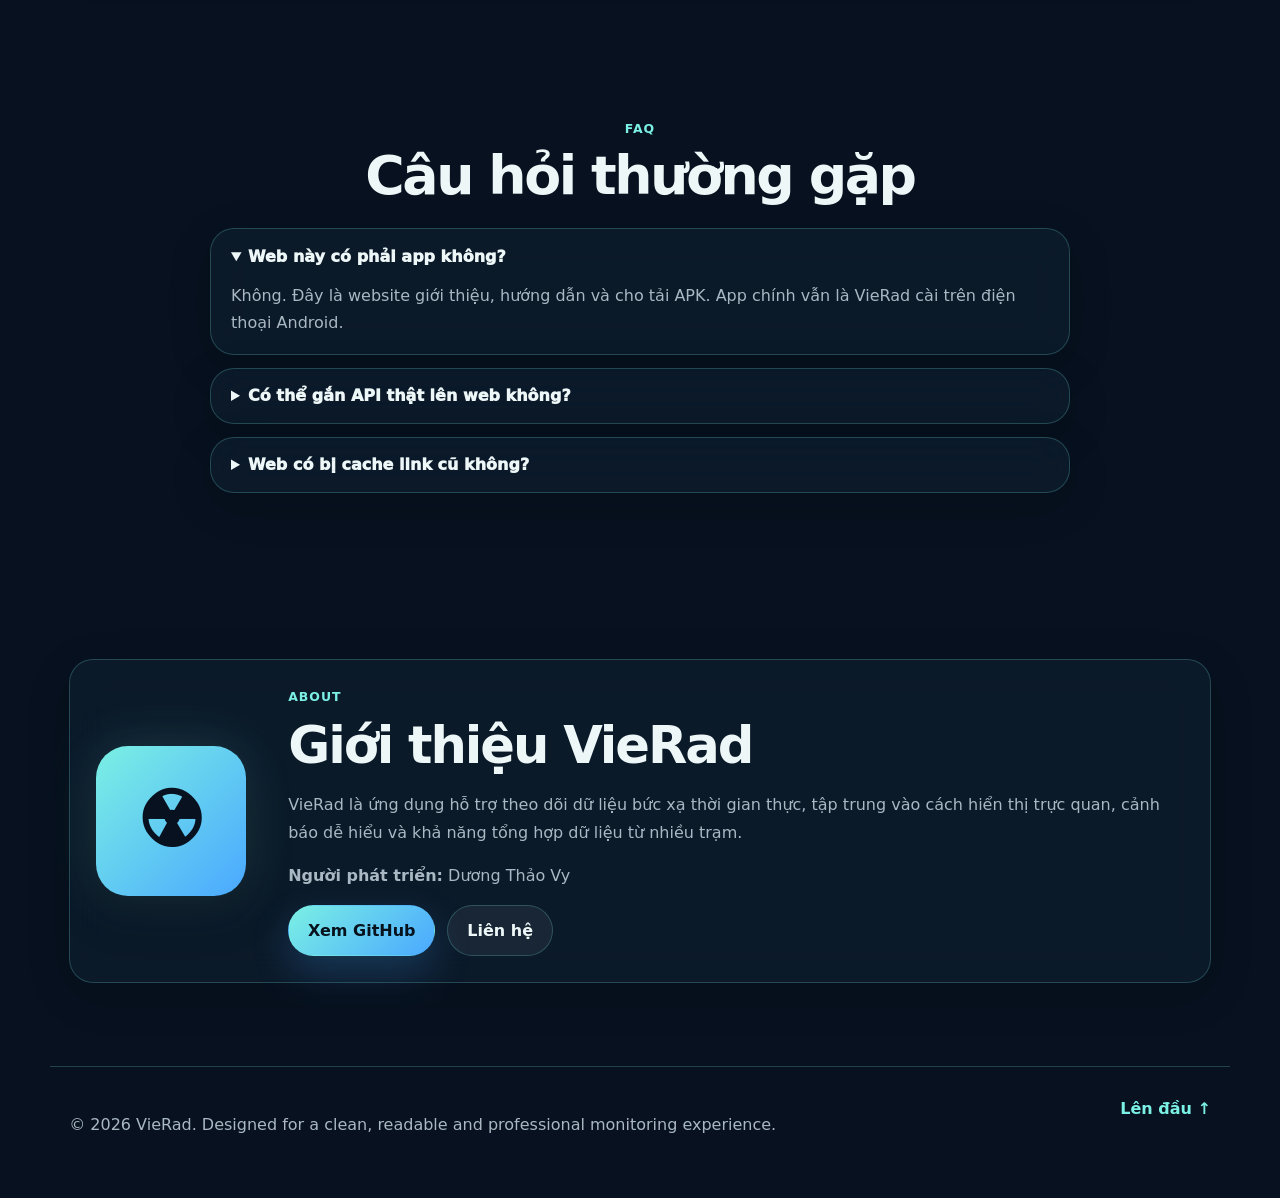
==== commit 4376401d: "Add files via upload" ====
--- a/index.html
+++ b/index.html
@@ -9,8 +9,8 @@
   <title>VieRad - Theo dõi bức xạ thời gian thực</title>
   <link rel="icon" type="image/png" href="favicon.png" />
   <link rel="manifest" href="manifest.json" />
-  <link rel="preload" href="style.css?v=4.0.1" as="style" />
-  <link rel="stylesheet" href="style.css?v=4.0.1" />
+  <link rel="preload" href="style.css?v=4.1.0" as="style" />
+  <link rel="stylesheet" href="style.css?v=4.1.0" />
 </head>
 <body>
   <div class="site-bg" aria-hidden="true">
@@ -54,7 +54,7 @@
           <a class="btn btn-ghost" href="#demo">Xem demo giao diện</a>
         </div>
         <div class="trust-row" aria-label="Thông tin nhanh">
-          <div><strong id="versionText">4.0.0</strong><span>Phiên bản</span></div>
+          <div><strong id="versionText">4.1.0</strong><span>Phiên bản</span></div>
           <div><strong>API / BLE</strong><span>Kết nối</span></div>
           <div><strong>PDF / CSV</strong><span>Báo cáo</span></div>
         </div>
@@ -107,17 +107,17 @@
       <div class="section-title reveal">
         <span class="eyebrow">Download Center</span>
         <h2>Tải VieRad Android</h2>
-        <p>Trang này dành để giới thiệu app và cho người dùng tải bản mới nhất./p>
+        <p>Trang này dành để giới thiệu app và cho người dùng tải bản mới nhất.</p>
       </div>
       <div class="download-card reveal delay-1">
         <div class="download-app">
           <span class="logo-mark logo-download" aria-hidden="true">☢</span>
           <div>
             <h3>VieRad</h3>
-            <p>Phiên bản <b id="downloadVersion">4.0.0</b> • Dung lượng <b id="apkSize">Đang cập nhật</b></p>
-          </div>
-        </div>
-        <a class="btn btn-primary btn-wide" id="Download" href="#" download>Tải về điện thoại</a>
+            <p>Phiên bản <b id="downloadVersion">4.1.0</b> • Dung lượng <b id="apkSize">Đang cập nhật</b></p>
+          </div>
+        </div>
+        <a class="btn btn-primary btn-wide" id="apkDownload" href="#" download>Tải về điện thoại</a>
         <div class="download-tools">
           <button type="button" class="btn btn-soft" id="copyApk">Copy link tải</button>
           <a class="btn btn-soft" id="openDemo" href="#" target="_blank" rel="noopener">Mở demo web</a>
@@ -130,6 +130,7 @@
       <div class="section-title centered reveal">
         <span class="eyebrow">Core Features</span>
         <h2>Tính năng chính</h2>
+      </div>
       <div class="feature-grid">
         <article class="feature-card reveal"><b>01</b><h3>Dashboard tối giản</h3><p>Vòng tròn lớn hiển thị số liệu chính. Bấm vào vòng tròn để chuyển giữa suất liều, CPS, CPM, Total, nhiệt độ và độ ẩm.</p></article>
         <article class="feature-card reveal"><b>02</b><h3>Nhiều trạm đo</h3><p>Hiển thị từng trạm riêng, có trạng thái online, mất kết nối, nghỉ hoặc cảnh báo.</p></article>
@@ -200,7 +201,7 @@
         <h2>Lịch sử phiên bản</h2>
       </div>
       <div class="release-card reveal delay-1">
-        <div class="release-badge">v<span id="releaseVersion">4.0.0</span></div>
+        <div class="release-badge">v<span id="releaseVersion">4.1.0</span></div>
         <div>
           <h3>VieRad UI nâng cấp</h3>
           <ul>
@@ -258,7 +259,7 @@
 
   <div class="toast" id="toast" role="status" aria-live="polite"></div>
 
-  <script src="config.js?v=4.0.0"></script>
-  <script src="script.js?v=4.0.1"></script>
+  <script src="config.js?v=4.1.0"></script>
+  <script src="script.js?v=4.1.0"></script>
 </body>
-</html>
+</html>
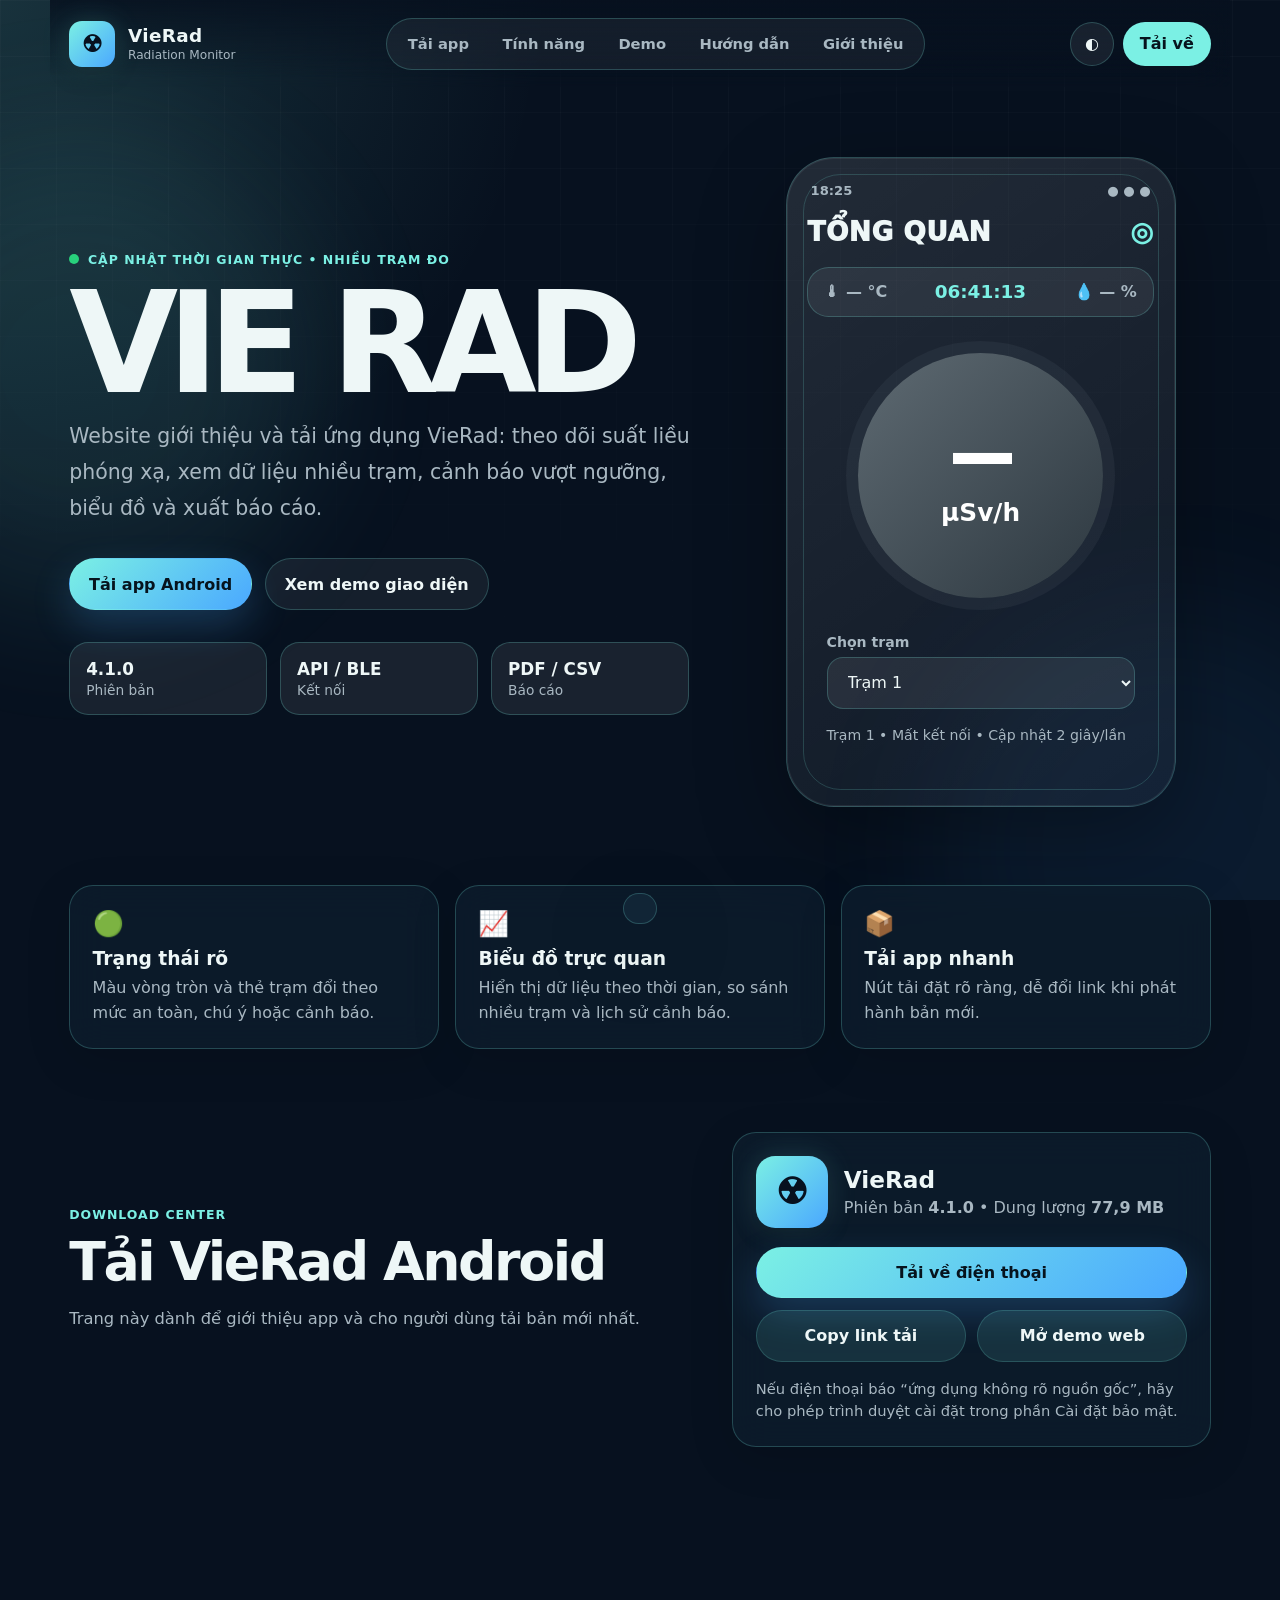
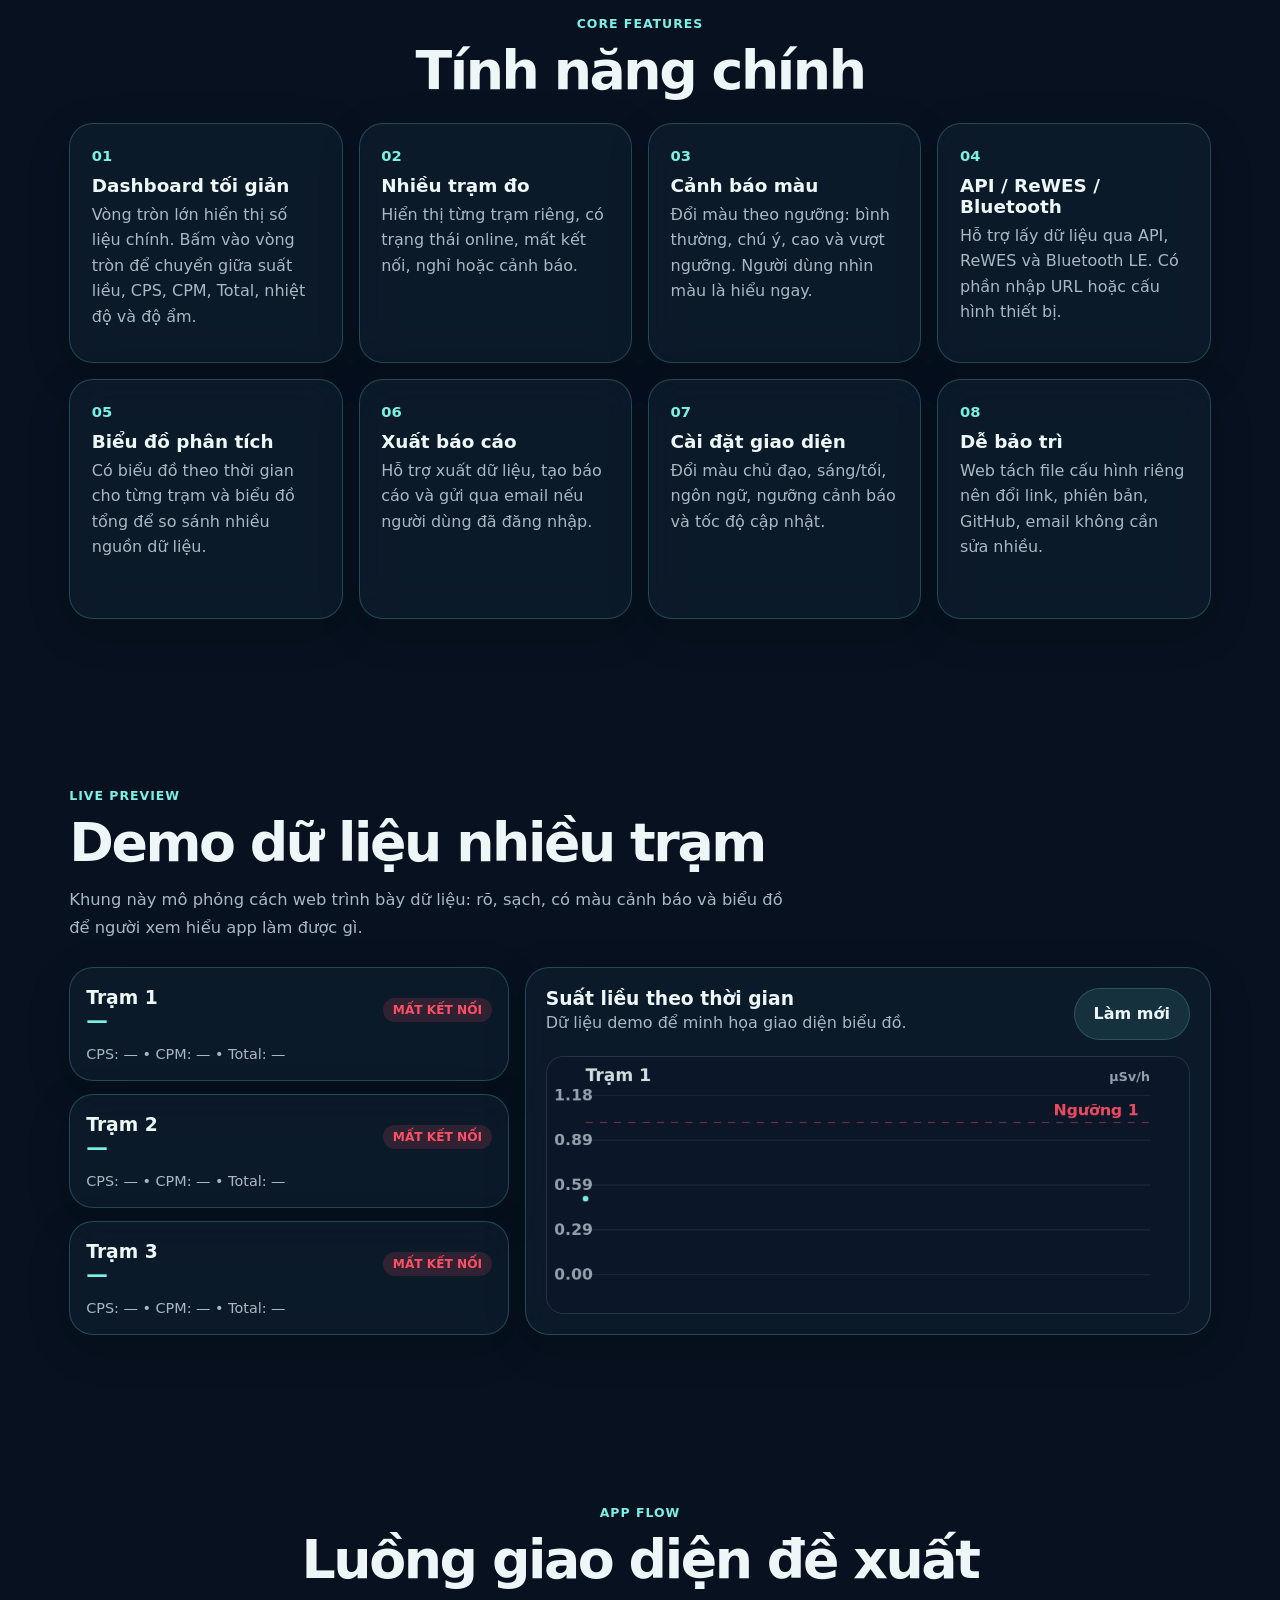
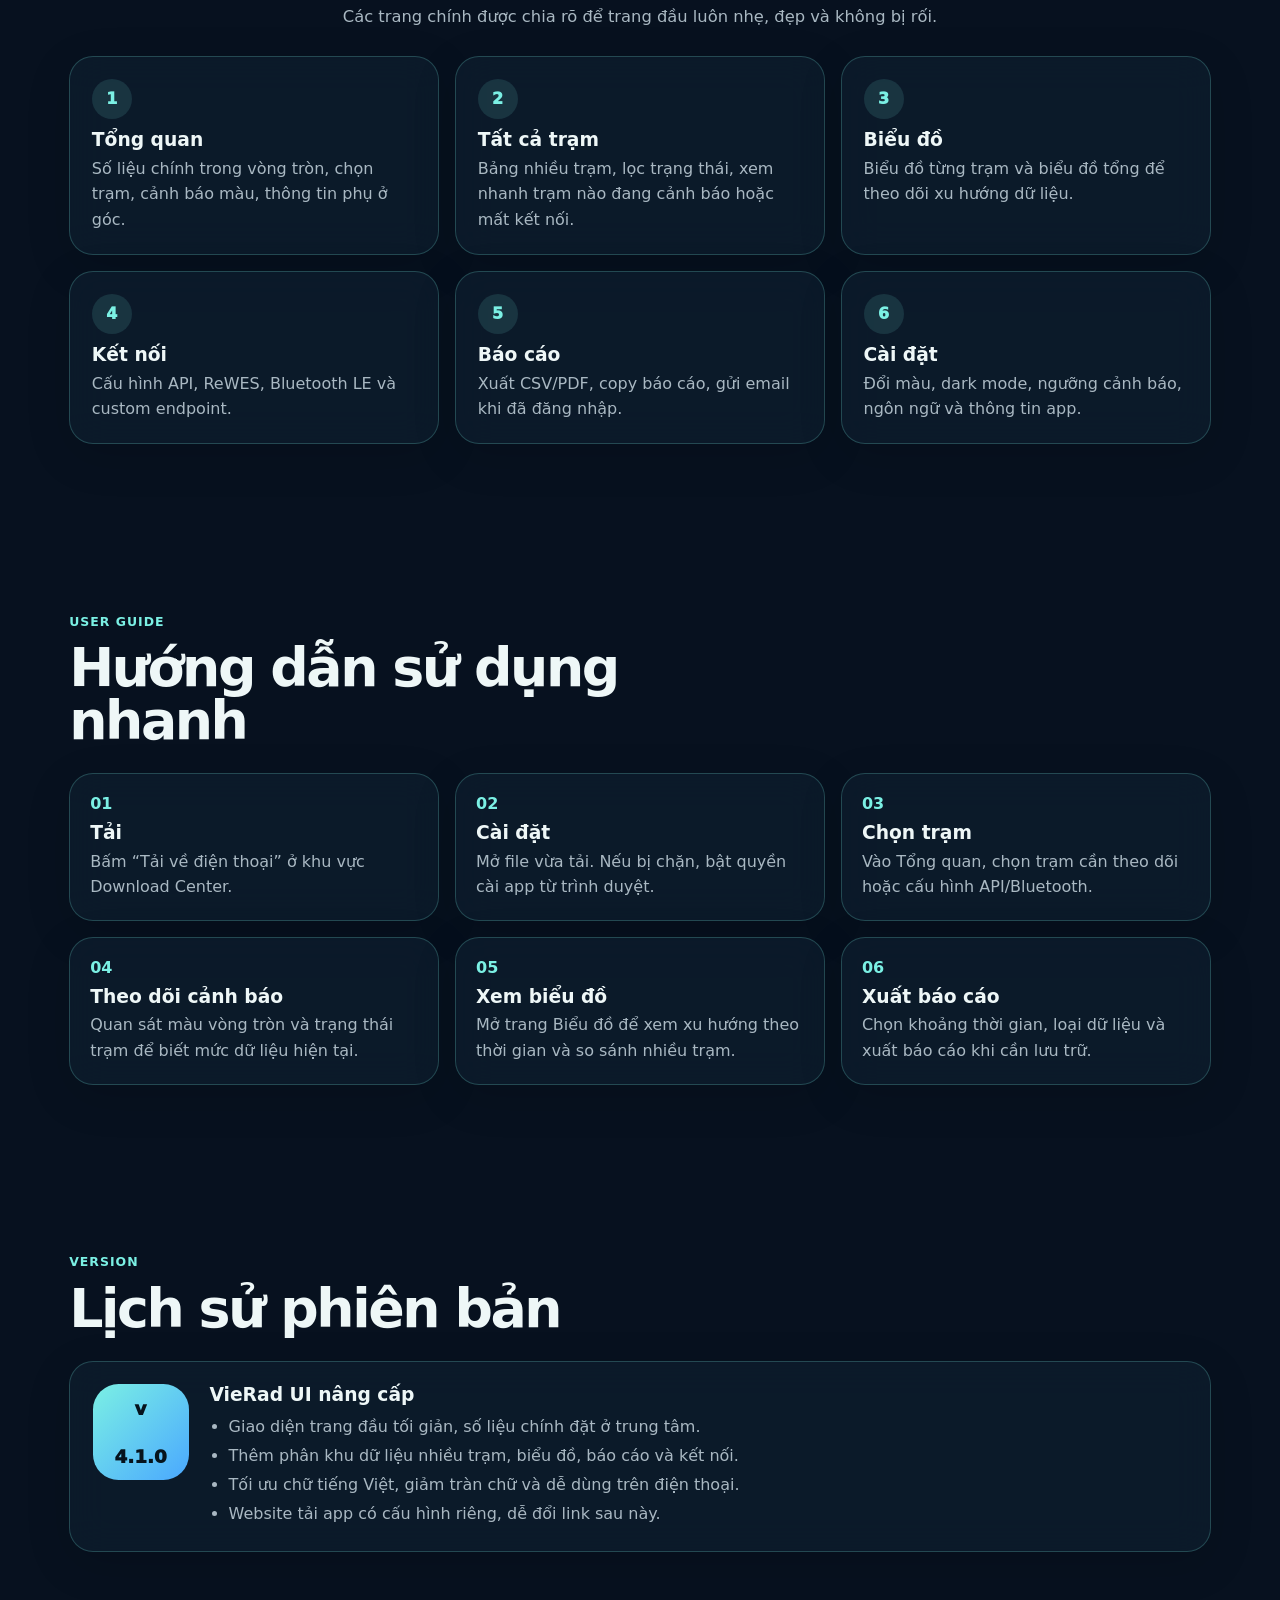
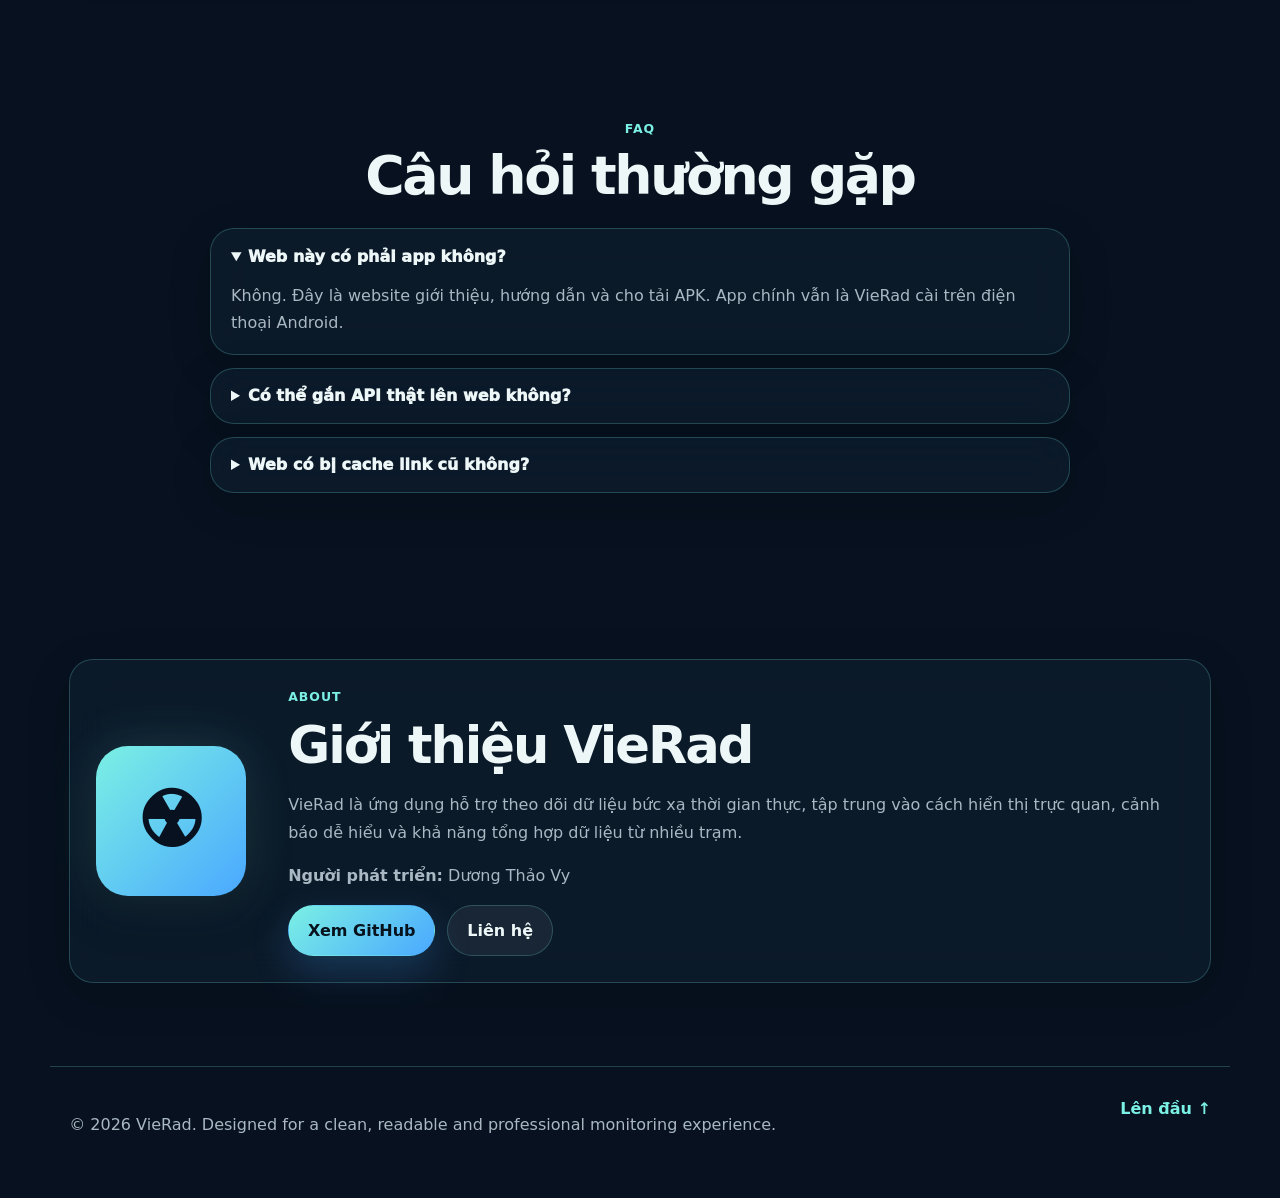
==== commit e6c5defc: "Add files via upload" ====
--- a/index.html
+++ b/index.html
@@ -259,7 +259,7 @@
 
   <div class="toast" id="toast" role="status" aria-live="polite"></div>
 
-  <script src="config.js?v=4.1.0"></script>
-  <script src="script.js?v=4.1.0"></script>
+  <script src="config.js?v=4.1.1"></script>
+  <script src="script.js?v=4.1.1"></script>
 </body>
 </html>
